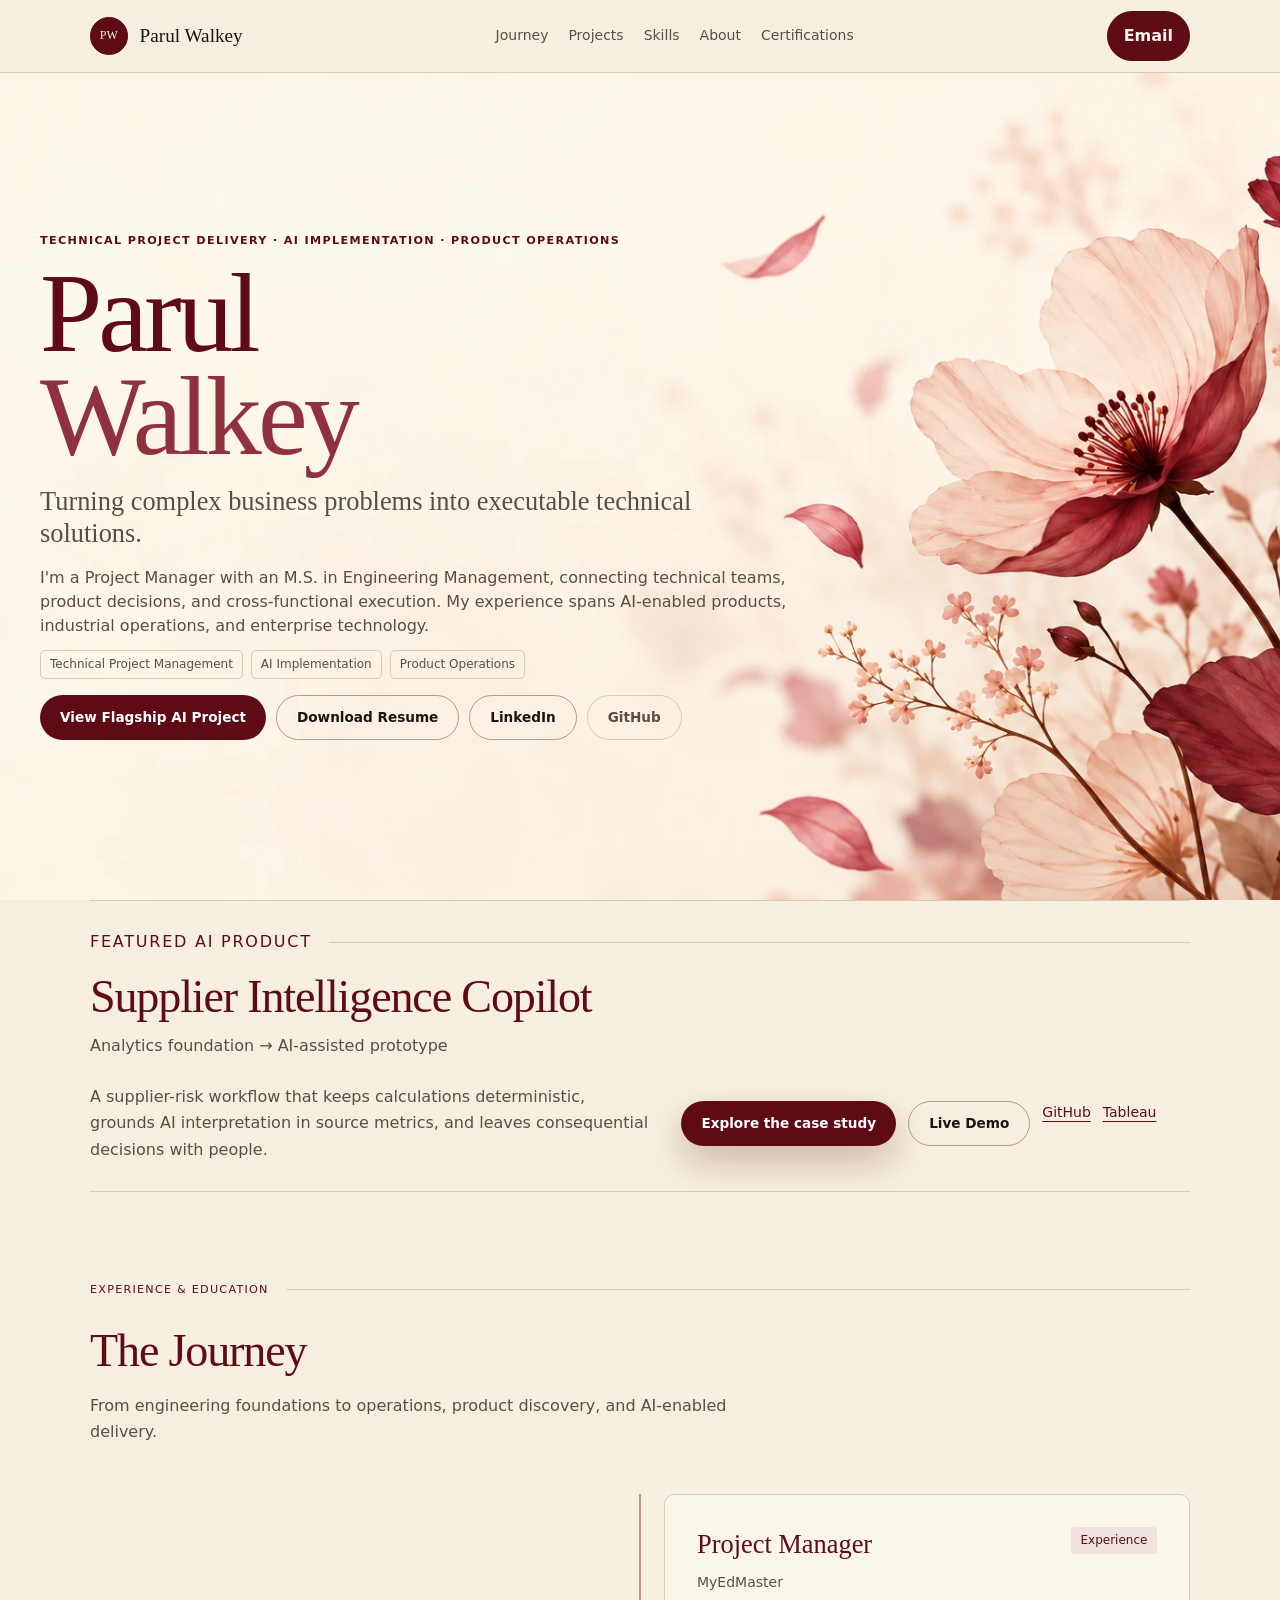
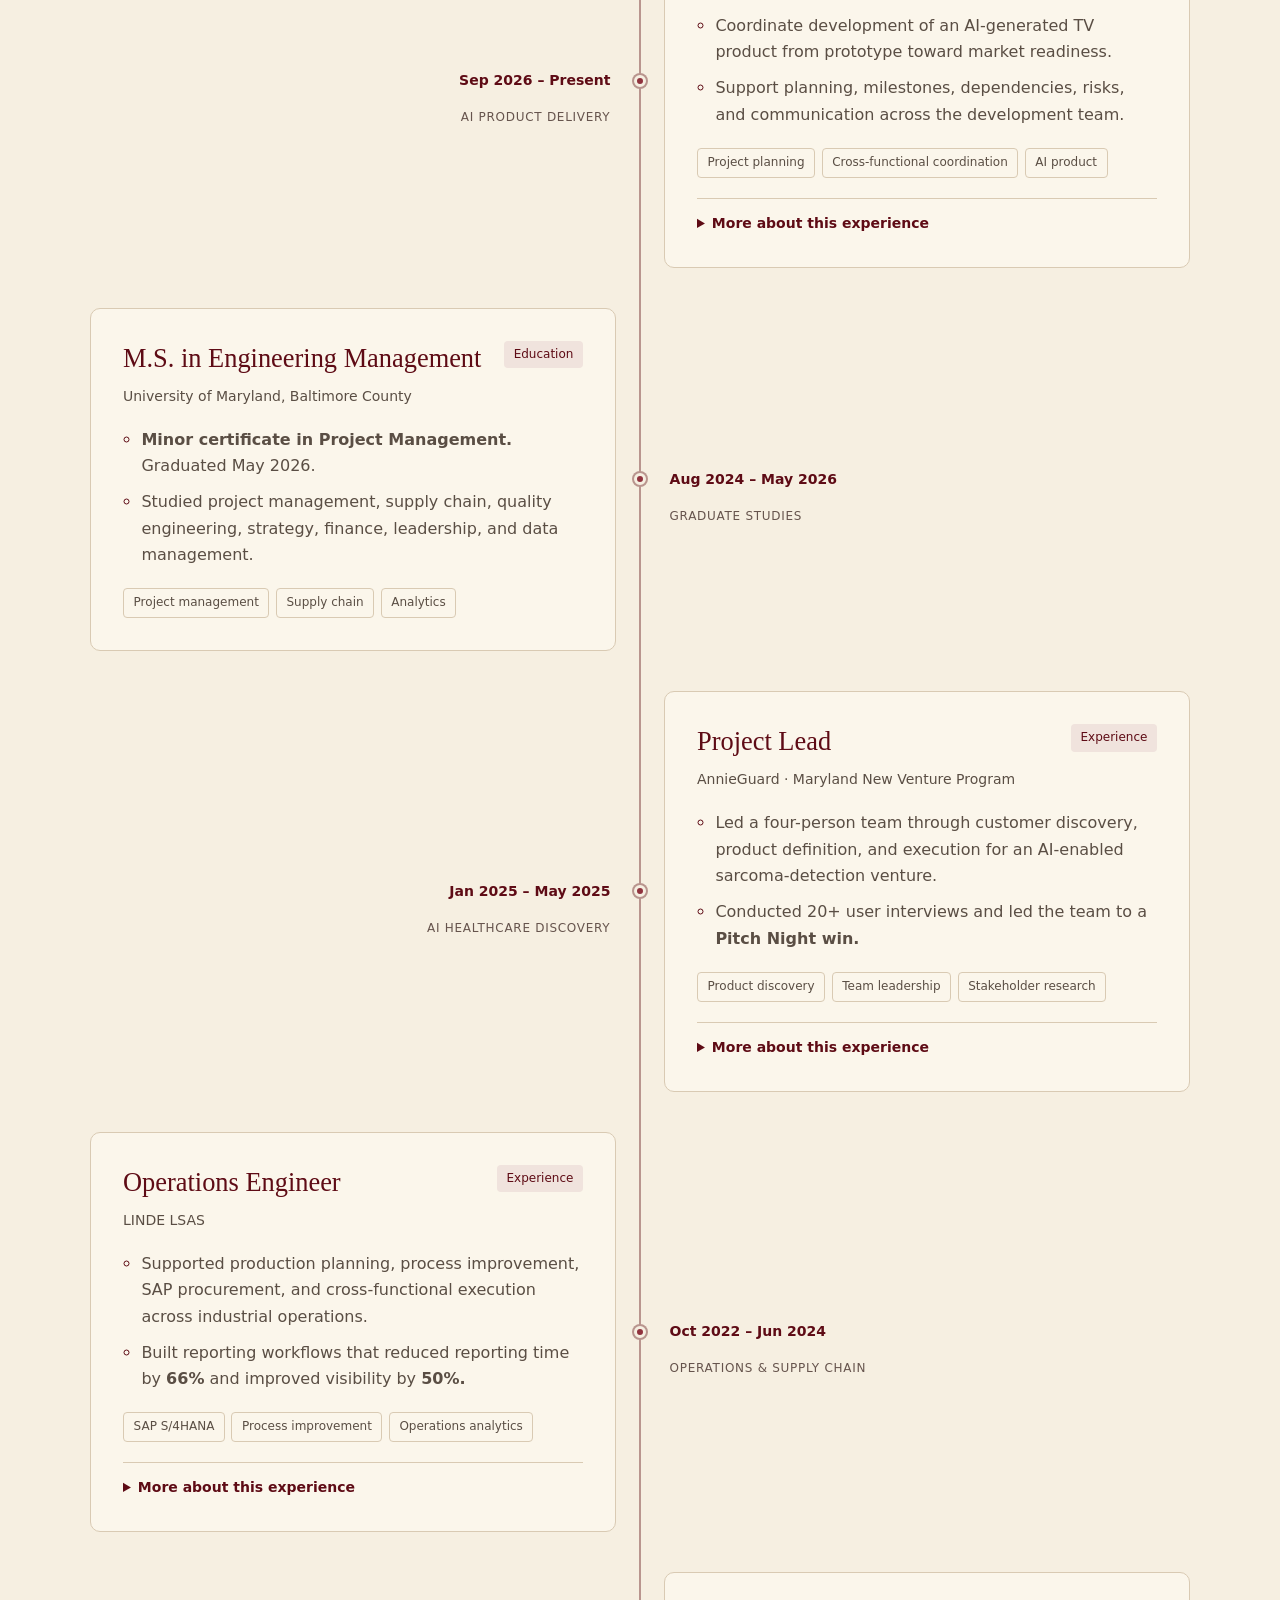
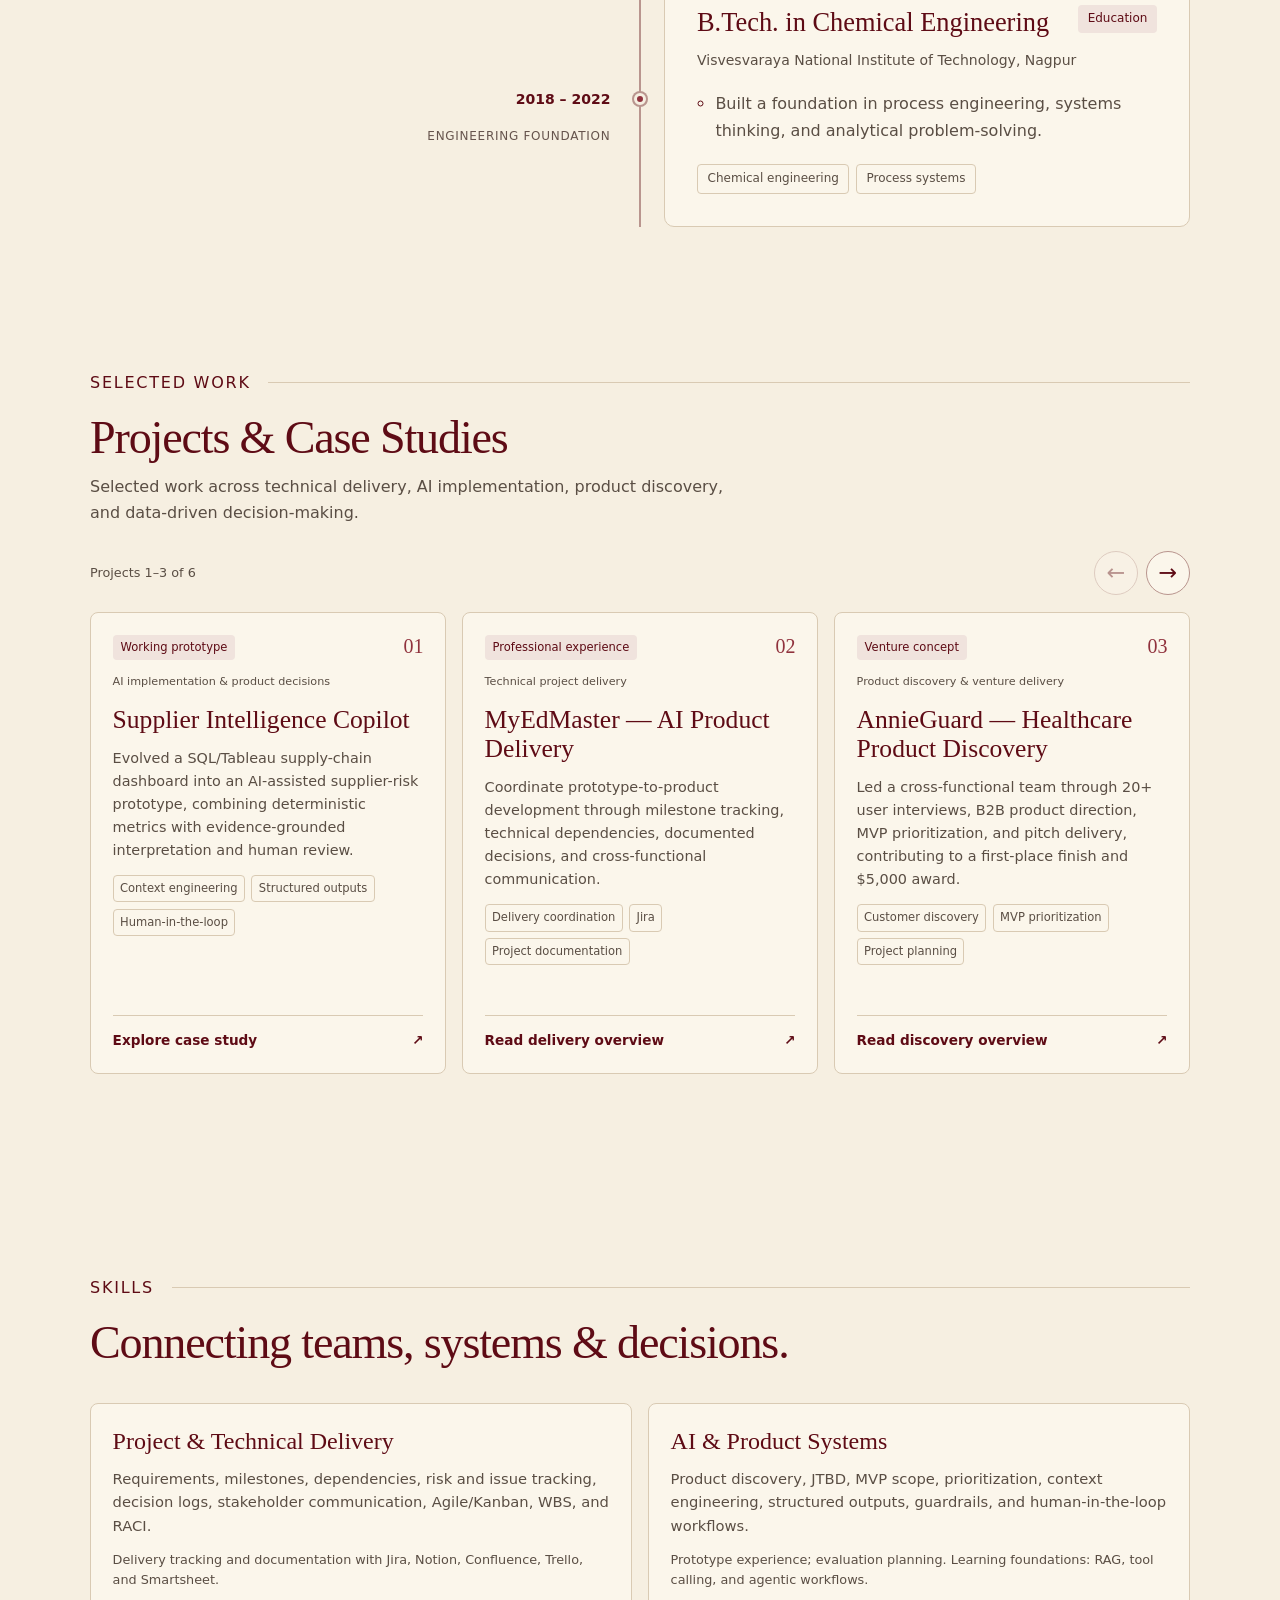
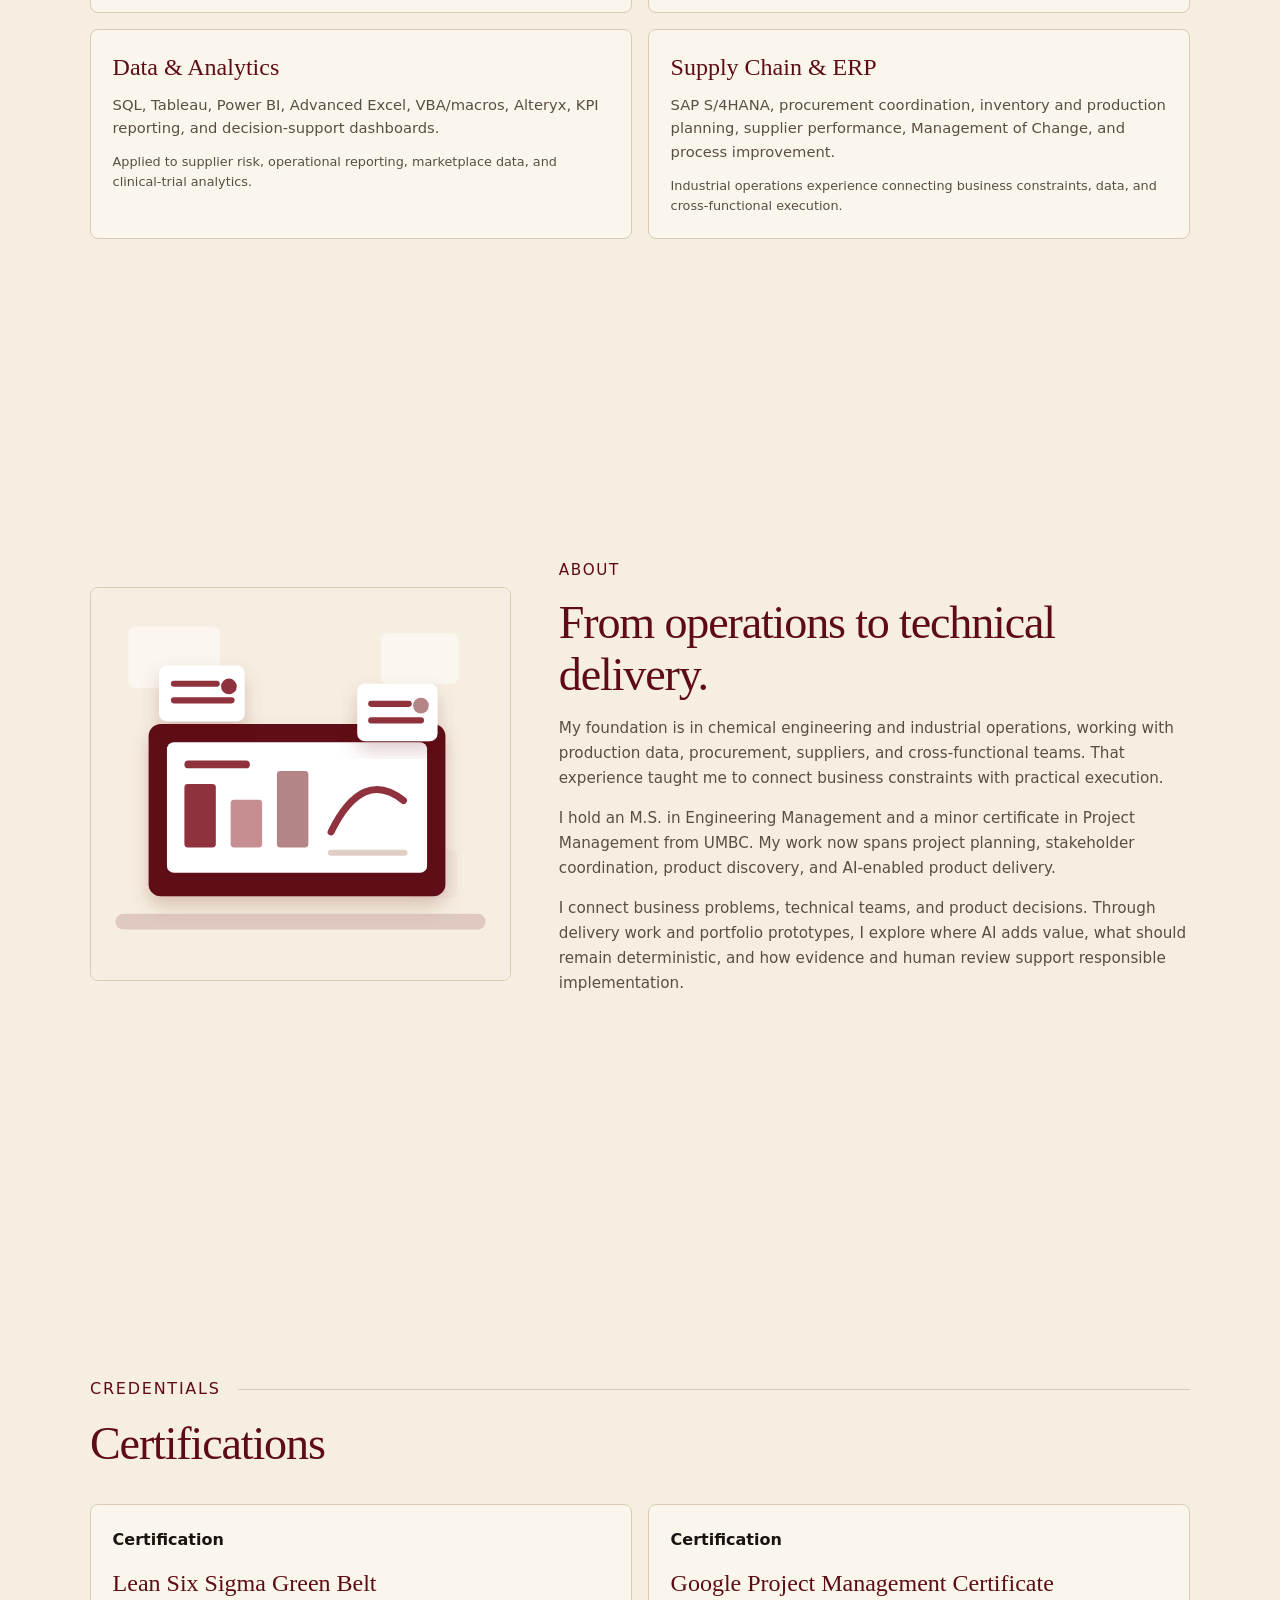
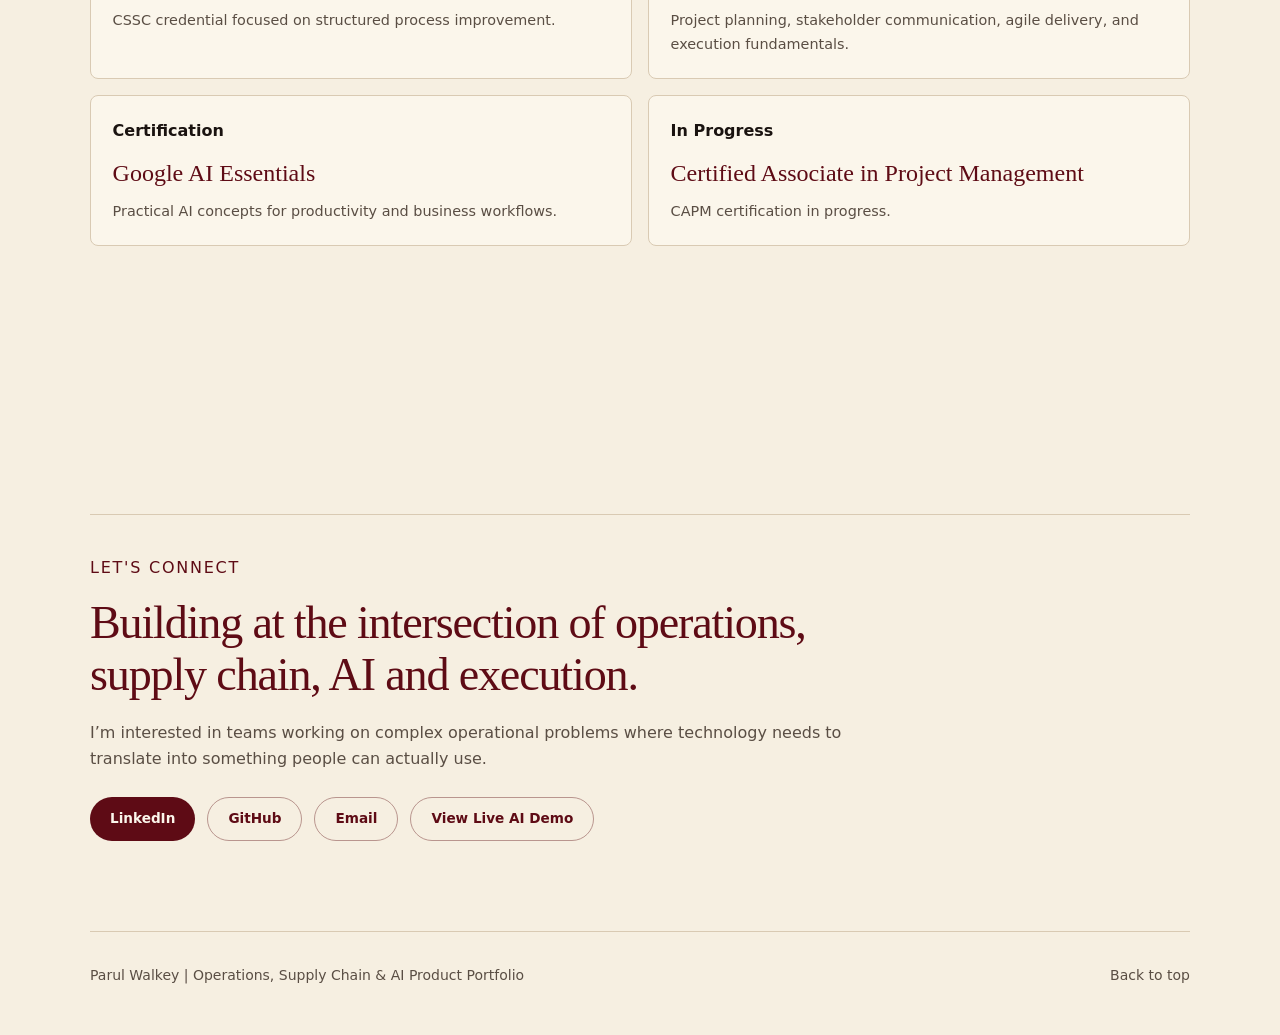
==== index.html @ 0cdbbcbc "Apply approved portfolio showcase and responsive floral hero" ====
<!doctype html>
<html lang="en">
  <head>
    <meta charset="utf-8">
    <meta name="viewport" content="width=device-width, initial-scale=1">
    <title>Parul Walkey | Technical Project Delivery, AI Implementation & Product Operations</title>
    <meta
      name="description"
      content="Project Manager with an M.S. in Engineering Management, focused on technical project delivery, AI implementation, product operations, and cross-functional execution."
    >
    <meta property="og:title" content="Parul Walkey | Technical Project Delivery, AI Implementation &amp; Product Operations">
    <meta
      property="og:description"
      content="Turning complex business problems into executable technical solutions. Technical project delivery, AI implementation, and product operations, with domain expertise in industrial operations, supply chain, and SAP S/4HANA."
    >
    <meta property="og:type" content="website">
    <link rel="preload" href="styles.css" as="style">
    <link rel="stylesheet" href="styles.css">
  </head>
  <body>
    <a class="skip-link" href="#main">Skip to content</a>

    <header class="site-header">
      <nav class="nav" aria-label="Primary navigation">
        <a class="brand" href="#top" aria-label="Parul Walkey home">
          <span class="brand-mark" aria-hidden="true">PW</span>
          <span>Parul Walkey</span>
        </a>
        <div class="nav-links" aria-label="Page sections">
          <a href="#experience">Journey</a>
          <a href="#projects">Projects</a>
          <a href="#skills">Skills</a>
          <a href="#about">About</a>
          <a href="#certificates">Certifications</a>
        </div>
        <a class="nav-cta" href="mailto:parulwalkey189@gmail.com">Email</a>
      </nav>
    </header>

    <main id="main">
      <section id="top" class="hero section-band">
        <div class="hero-inner">
        <div class="hero-content">
          <p class="eyebrow">Technical Project Delivery · AI Implementation · Product Operations</p>
          <h1>Parul <span>Walkey</span></h1>
          <p class="hero-copy">
            Turning complex business problems into executable technical solutions.
          </p>
          <p class="hero-copy">
            I'm a Project Manager with an M.S. in Engineering Management, connecting technical teams, product decisions, and cross-functional execution. My experience spans AI-enabled products, industrial operations, and enterprise technology.
          </p>
          <p class="hero-subtitle" aria-label="Technical Project Management, AI Implementation, Product Operations">
            <span>Technical Project Management</span>
            <span>AI Implementation</span>
            <span>Product Operations</span>
          </p>
          <div class="hero-actions" aria-label="Featured links">
            <a class="button button-primary" href="#supplier-copilot">View Flagship AI Project</a>
            <a class="button button-secondary" href="https://drive.google.com/file/d/1v-3nt0WyWOJF43YOQ17Bl2f2DAYqGX24/view?usp=drive_link" target="_blank" rel="noreferrer">Download Resume</a>
            <a class="button button-secondary" href="https://www.linkedin.com/in/parul-walkey/" rel="noreferrer">LinkedIn</a>
            <a class="button button-secondary button-compact" href="https://github.com/parulwalkey" rel="noreferrer">GitHub</a>
          </div>
        </div>
        </div>
      </section>

<section id="supplier-copilot" class="section flagship-section" aria-labelledby="supplier-copilot-title">
        <div class="section-heading">
          <p class="section-kicker">Featured AI Product</p>
          <h2 id="supplier-copilot-title">Supplier Intelligence Copilot</h2>
          <p>Analytics foundation → AI-assisted prototype</p>
        </div>
        <div class="flagship-intro">
          <p>A supplier-risk workflow that keeps calculations deterministic, grounds AI interpretation in source metrics, and leaves consequential decisions with people.</p>
          <div class="project-actions">
            <a class="button button-primary" href="case-studies/supplier-intelligence-copilot.html">Explore the case study</a>
            <a class="button button-secondary" href="https://supplier-intelligence-copilot.netlify.app" rel="noreferrer">Live Demo</a>
            <a class="text-link" href="https://github.com/parulwalkey/supply-chain-health-monitor" rel="noreferrer">GitHub</a>
            <a class="text-link" href="https://public.tableau.com/views/InventorySupplyChainHealthMonitoringStory/Story1?:language=en-US&amp;:sid=&amp;:redirect=auth&amp;:display_count=n&amp;:origin=viz_share_link" rel="noreferrer">Tableau</a>
          </div>
        </div>
      </section>

      <section id="experience" class="section career-journey" aria-labelledby="journey-title">
        <div class="journey-heading">
          <p class="section-kicker">Experience &amp; Education</p>
          <h2 id="journey-title">The Journey</h2>
          <p>From engineering foundations to operations, product discovery, and AI-enabled delivery.</p>
        </div>
        <ol class="journey-line" aria-label="Experience and education, most recent first">
          <li class="journey-milestone">
            <div class="journey-date"><span>Sep 2026 – Present</span><p>AI product delivery</p></div>
            <span class="journey-dot" aria-hidden="true"></span>
            <article class="journey-card">
              <div class="journey-card-heading"><h3>Project Manager</h3><span class="journey-kind">Experience</span></div>
              <p class="journey-organization">MyEdMaster</p>
              <ul class="journey-contributions"><li>Coordinate development of an AI-generated TV product from prototype toward market readiness.</li><li>Support planning, milestones, dependencies, risks, and communication across the development team.</li></ul>
              <div class="journey-tags" aria-label="Capabilities"><span>Project planning</span><span>Cross-functional coordination</span><span>AI product</span></div>
              <details class="journey-details"><summary>More about this experience</summary><div><ul><li><strong>Product Development.</strong> Supporting the progression of an AI-generated TV product from an early-stage prototype toward a market-ready product, translating product objectives into structured development activities and milestones.</li><li><strong>Technical Team Coordination.</strong> Coordinating with the development team across priorities, dependencies, deliverables, and technical implementation while helping maintain alignment between product goals and execution.</li><li><strong>Project Planning &amp; Execution.</strong> Supporting project planning, milestone tracking, task prioritization, risk identification, and follow-ups to maintain visibility into development progress and upcoming decisions.</li><li><strong>Prototype → Scale.</strong> Helping structure the transition from prototype development toward a scalable product by identifying requirements, execution gaps, dependencies, and considerations needed for future product readiness.</li></ul><p>This role is strengthening my experience at the intersection of project management, AI product development, and technical execution, particularly how an early-stage technology concept moves from prototype toward a usable and scalable product.</p></div></details>
            </article>
          </li>
          <li class="journey-milestone">
            <div class="journey-date"><span>Aug 2024 – May 2026</span><p>Graduate studies</p></div>
            <span class="journey-dot" aria-hidden="true"></span>
            <article class="journey-card">
              <div class="journey-card-heading"><h3>M.S. in Engineering Management</h3><span class="journey-kind">Education</span></div>
              <p class="journey-organization">University of Maryland, Baltimore County</p>
              <ul class="journey-contributions"><li><strong>Minor certificate in Project Management.</strong> Graduated May 2026.</li><li>Studied project management, supply chain, quality engineering, strategy, finance, leadership, and data management.</li></ul>
              <div class="journey-tags" aria-label="Capabilities"><span>Project management</span><span>Supply chain</span><span>Analytics</span></div>
              <span id="education" class="journey-anchor" aria-hidden="true"></span>
            </article>
          </li>
          <li class="journey-milestone">
            <div class="journey-date"><span>Jan 2025 – May 2025</span><p>AI healthcare discovery</p></div>
            <span class="journey-dot" aria-hidden="true"></span>
            <article class="journey-card">
              <div class="journey-card-heading"><h3>Project Lead</h3><span class="journey-kind">Experience</span></div>
              <p class="journey-organization">AnnieGuard · Maryland New Venture Program</p>
              <ul class="journey-contributions"><li>Led a four-person team through customer discovery, product definition, and execution for an AI-enabled sarcoma-detection venture.</li><li>Conducted 20+ user interviews and led the team to a <strong>Pitch Night win.</strong></li></ul>
              <div class="journey-tags" aria-label="Capabilities"><span>Product discovery</span><span>Team leadership</span><span>Stakeholder research</span></div>
              <details class="journey-details"><summary>More about this experience</summary><div><p>AnnieGuard was an AI-enabled healthcare venture exploring the use of a machine-learning API for sarcoma detection. I led a four-person team through the Maryland New Venture Program, working across customer discovery, product definition, prioritization, and project execution.</p><ul><li><strong>Discovery &amp; Problem Validation.</strong> Conducted 20+ user interviews to understand user needs, workflow challenges, adoption barriers, and assumptions around the proposed solution.</li><li><strong>Product Thinking.</strong> Translated Voice-of-Customer insights into product requirements and priorities, helping refine the problem statement and shape the direction of the proposed AI-enabled solution.</li><li><strong>Project Leadership.</strong> Led a four-person team across milestones, sprint planning, responsibilities, risks, dependencies, stakeholder communication, and final deliverables.</li><li><strong>Execution &amp; Outcome.</strong> Improved team execution cadence, reduced task slippage, and led the project through the final venture presentation, resulting in a Pitch Night win.</li></ul><p>AnnieGuard taught me that a strong AI model is only one part of a successful product. User needs, workflow fit, trust, adoption, execution, and measurable value determine whether the technology becomes useful.</p></div></details>
            </article>
          </li>
          <li class="journey-milestone">
            <div class="journey-date"><span>Oct 2022 – Jun 2024</span><p>Operations & supply chain</p></div>
            <span class="journey-dot" aria-hidden="true"></span>
            <article class="journey-card">
              <div class="journey-card-heading"><h3>Operations Engineer</h3><span class="journey-kind">Experience</span></div>
              <p class="journey-organization">LINDE LSAS</p>
              <ul class="journey-contributions"><li>Supported production planning, process improvement, SAP procurement, and cross-functional execution across industrial operations.</li><li>Built reporting workflows that reduced reporting time by <strong>66%</strong> and improved visibility by <strong>50%.</strong></li></ul>
              <div class="journey-tags" aria-label="Capabilities"><span>SAP S/4HANA</span><span>Process improvement</span><span>Operations analytics</span></div>
              <details class="journey-details"><summary>More about this experience</summary><div><p>The experience gave me a practical foundation in operations, supply chain, analytics, improvement, and cross-functional execution in real operational environments.</p><ul><li><strong>Operations &amp; Planning.</strong> Used historical production and demand data to support planning and operational decision-making across large-scale manufacturing operations.</li><li><strong>Process Improvement.</strong> Identified performance gaps and supported process optimization initiatives that reduced waste, improved efficiency, and contributed to significant recurring cost savings.</li><li><strong>Procurement &amp; SAP.</strong> Supported procurement workflows through SAP S/4HANA, including purchase-order processing, material coordination, vendor interactions, and GR/IR activities.</li><li><strong>Analytics &amp; Decision Support.</strong> Built reporting workflows that reduced reporting time by 66% and improved visibility by 50%, with biweekly procurement/change-order reporting related to procurement and Management of Change, alongside separate monthly customer reports.</li><li><strong>Cross-Functional Project Execution.</strong> Coordinated work across operations, engineering, maintenance, procurement, and external stakeholders while tracking priorities, dependencies, risks, and deliverables.</li></ul><p>The experience gave me a practical understanding of how data, supply chains, business constraints, technical teams, and project execution come together in real operational environments.</p></div></details>
            </article>
          </li>
          <li class="journey-milestone">
            <div class="journey-date"><span>2018 – 2022</span><p>Engineering foundation</p></div>
            <span class="journey-dot" aria-hidden="true"></span>
            <article class="journey-card">
              <div class="journey-card-heading"><h3>B.Tech. in Chemical Engineering</h3><span class="journey-kind">Education</span></div>
              <p class="journey-organization">Visvesvaraya National Institute of Technology, Nagpur</p>
              <ul class="journey-contributions"><li>Built a foundation in process engineering, systems thinking, and analytical problem-solving.</li></ul>
              <div class="journey-tags" aria-label="Capabilities"><span>Chemical engineering</span><span>Process systems</span></div>
              
            </article>
          </li>
        </ol>
      </section>

      <section id="projects" class="section projects-section viewport-section" aria-labelledby="projects-title">
        <div class="section-heading">
          <p class="section-kicker">Selected Work</p>
          <h2 id="projects-title">Projects &amp; Case Studies</h2>
          <p>Selected work across technical delivery, AI implementation, product discovery, and data-driven decision-making.</p>
        </div>
        <div class="project-showcase" role="region" aria-roledescription="carousel" aria-label="Projects and case studies">
          <div class="showcase-toolbar" hidden>
            <p class="showcase-position" aria-live="polite" aria-atomic="true">Projects 1–3 of 6</p>
            <div class="showcase-controls">
              <button class="icon-button" type="button" data-carousel-prev aria-label="Previous projects" aria-controls="project-track" title="Previous projects" disabled>
                <span aria-hidden="true">←</span>
              </button>
              <button class="icon-button" type="button" data-carousel-next aria-label="Next projects" aria-controls="project-track" title="Next projects">
                <span aria-hidden="true">→</span>
              </button>
            </div>
          </div>
          <div id="project-track" class="project-track" tabindex="0" aria-label="Project gallery">
            <article class="showcase-card" role="group" aria-roledescription="slide" aria-label="1 of 6: Supplier Intelligence Copilot">
              <div class="showcase-card-top"><span class="project-type">Working prototype</span><span class="project-index" aria-hidden="true">01</span></div>
              <p class="capability-label">AI implementation &amp; product decisions</p>
              <h3>Supplier Intelligence Copilot</h3>
              <p class="showcase-description">Evolved a SQL/Tableau supply-chain dashboard into an AI-assisted supplier-risk prototype, combining deterministic metrics with evidence-grounded interpretation and human review.</p>
              <ul class="showcase-competencies" aria-label="Competencies"><li>Context engineering</li><li>Structured outputs</li><li>Human-in-the-loop</li></ul>
              <a class="showcase-link" href="case-studies/supplier-intelligence-copilot.html">Explore case study <span aria-hidden="true">↗</span></a>

            </article>
            <article class="showcase-card" role="group" aria-roledescription="slide" aria-label="2 of 6: MyEdMaster — AI Product Delivery">
              <div class="showcase-card-top"><span class="project-type">Professional experience</span><span class="project-index" aria-hidden="true">02</span></div>
              <p class="capability-label">Technical project delivery</p>
              <h3>MyEdMaster — AI Product Delivery</h3>
              <p class="showcase-description">Coordinate prototype-to-product development through milestone tracking, technical dependencies, documented decisions, and cross-functional communication.</p>
              <ul class="showcase-competencies" aria-label="Competencies"><li>Delivery coordination</li><li>Jira</li><li>Project documentation</li></ul>
              <a class="showcase-link" href="case-studies/myedmaster.html">Read delivery overview <span aria-hidden="true">↗</span></a>

            </article>
            <article class="showcase-card" role="group" aria-roledescription="slide" aria-label="3 of 6: AnnieGuard — Healthcare Product Discovery">
              <div class="showcase-card-top"><span class="project-type">Venture concept</span><span class="project-index" aria-hidden="true">03</span></div>
              <p class="capability-label">Product discovery &amp; venture delivery</p>
              <h3>AnnieGuard — Healthcare Product Discovery</h3>
              <p class="showcase-description">Led a cross-functional team through 20+ user interviews, B2B product direction, MVP prioritization, and pitch delivery, contributing to a first-place finish and $5,000 award.</p>
              <ul class="showcase-competencies" aria-label="Competencies"><li>Customer discovery</li><li>MVP prioritization</li><li>Project planning</li></ul>
              <a class="showcase-link" href="case-studies/annieguard.html">Read discovery overview <span aria-hidden="true">↗</span></a>

            </article>
            <article class="showcase-card" role="group" aria-roledescription="slide" aria-label="4 of 6: ChatGPT Projects — Product Teardown">
              <div class="showcase-card-top"><span class="project-type">Concept proposal</span><span class="project-index" aria-hidden="true">04</span></div>
              <p class="capability-label">Product analysis &amp; strategy</p>
              <h3>ChatGPT Projects — Product Teardown</h3>
              <p class="showcase-description">Analyzed the difficulty of resuming long-running work and proposed a Project State experience covering decisions, open questions, constraints, and supporting sources.</p>
              <ul class="showcase-competencies" aria-label="Competencies"><li>Product analysis</li><li>Experiment design</li><li>User control</li></ul>
              <a class="showcase-link" href="case-studies/chatgpt-projects.html">Explore product teardown <span aria-hidden="true">↗</span></a>
              <a class="secondary-project-link" href="https://app.notion.com/p/Product-Teardown-3e2d02e1221d8037babde3b112c019e1">Original Notion analysis ↗</a>
            </article>
            <article class="showcase-card" role="group" aria-roledescription="slide" aria-label="5 of 6: Airbnb Rental Decision Support">
              <div class="showcase-card-top"><span class="project-type">Analytics dashboards</span><span class="project-index" aria-hidden="true">05</span></div>
              <p class="capability-label">Product analytics &amp; decision support</p>
              <h3>Airbnb Rental Decision Support</h3>
              <p class="showcase-description">Collaborated on Power BI dashboards translating NYC marketplace data into distinct Host and Traveler workflows for exploring pricing, location, reviews, and booking restrictions.</p>
              <ul class="showcase-competencies" aria-label="Competencies"><li>Power BI</li><li>User workflows</li><li>Marketplace analytics</li></ul>
              <a class="showcase-link" href="https://github.com/parulwalkey/airbnb-rental-decision-support">View project & dashboard <span aria-hidden="true">↗</span></a>
              <a class="secondary-project-link" href="https://github.com/parulwalkey/airbnb-rental-decision-support/blob/main/Airbnb.pdf">Host &amp; Traveler dashboard PDF ↗</a>
            </article>
            <article class="showcase-card" role="group" aria-roledescription="slide" aria-label="6 of 6: ClinicalIQ — Clinical Trial Analytics">
              <div class="showcase-card-top"><span class="project-type">Analytics dashboard</span><span class="project-index" aria-hidden="true">06</span></div>
              <p class="capability-label">Analytics &amp; monitoring</p>
              <h3>ClinicalIQ — Clinical Trial Analytics</h3>
              <p class="showcase-description">Collaborated on a three-page Tableau dashboard exploring enrollment, subject disposition, adverse events, and laboratory results across 500 subjects and five sites.</p>
              <ul class="showcase-competencies" aria-label="Competencies"><li>Tableau</li><li>KPI design</li><li>Clinical-trial analytics</li></ul>
              <a class="showcase-link" href="https://public.tableau.com/views/ClinicalIQ/Overview?:language=en-US&amp;publish=yes&amp;:sid=&amp;:redirect=auth&amp;:display_count=n&amp;:origin=viz_share_link">View Tableau dashboard <span aria-hidden="true">↗</span></a>

            </article>
          </div>
        </div>
      </section>

      <section id="skills" class="section skills-section viewport-section" aria-labelledby="skills-title">
        <div class="section-heading">
          <p class="section-kicker">Skills</p>
          <h2 id="skills-title">Connecting teams, systems &amp; decisions.</h2>
        </div>
        <div class="competency-grid">
          <article>
            <h3>Project &amp; Technical Delivery</h3>
            <p>Requirements, milestones, dependencies, risk and issue tracking, decision logs, stakeholder communication, Agile/Kanban, WBS, and RACI.</p>
            <p class="skill-evidence">Delivery tracking and documentation with Jira, Notion, Confluence, Trello, and Smartsheet.</p>
          </article>
          <article>
            <h3>AI &amp; Product Systems</h3>
            <p>Product discovery, JTBD, MVP scope, prioritization, context engineering, structured outputs, guardrails, and human-in-the-loop workflows.</p>
            <p class="skill-evidence">Prototype experience; evaluation planning. Learning foundations: RAG, tool calling, and agentic workflows.</p>
          </article>
          <article>
            <h3>Data &amp; Analytics</h3>
            <p>SQL, Tableau, Power BI, Advanced Excel, VBA/macros, Alteryx, KPI reporting, and decision-support dashboards.</p>
            <p class="skill-evidence">Applied to supplier risk, operational reporting, marketplace data, and clinical-trial analytics.</p>
          </article>
          <article>
            <h3>Supply Chain &amp; ERP</h3>
            <p>SAP S/4HANA, procurement coordination, inventory and production planning, supplier performance, Management of Change, and process improvement.</p>
            <p class="skill-evidence">Industrial operations experience connecting business constraints, data, and cross-functional execution.</p>
          </article>
        </div>
      </section>

      <section id="about" class="section split-section viewport-section" aria-labelledby="about-title">
        <div class="visual-panel">
          <img src="assets/performance-dashboard.svg" alt="Illustration of dashboards, project milestones, and performance metrics" width="960" height="900" loading="lazy">
        </div>
        <div class="copy-block">
          <p class="section-kicker">About</p>
          <h2 id="about-title">From operations to technical delivery.</h2>
          <p>My foundation is in chemical engineering and industrial operations, working with production data, procurement, suppliers, and cross-functional teams. That experience taught me to connect business constraints with practical execution.</p>
          <p>I hold an M.S. in Engineering Management and a minor certificate in Project Management from UMBC. My work now spans project planning, stakeholder coordination, product discovery, and AI-enabled product delivery.</p>
          <p>I connect business problems, technical teams, and product decisions. Through delivery work and portfolio prototypes, I explore where AI adds value, what should remain deterministic, and how evidence and human review support responsible implementation.</p>
        </div>
      </section>

      <section id="certificates" class="section education-section viewport-section" aria-labelledby="certificates-title">
        <div class="section-heading">
          <p class="section-kicker">Credentials</p>
          <h2 id="certificates-title">Certifications</h2>
        </div>
        <div class="education-grid">
          <article>
            <span>Certification</span>
            <h3>Lean Six Sigma Green Belt</h3>
            <p>CSSC credential focused on structured process improvement.</p>
          </article>
          <article>
            <span>Certification</span>
            <h3>Google Project Management Certificate</h3>
            <p>Project planning, stakeholder communication, agile delivery, and execution fundamentals.</p>
          </article>
          <article>
            <span>Certification</span>
            <h3>Google AI Essentials</h3>
            <p>Practical AI concepts for productivity and business workflows.</p>
          </article>
          <article>
            <span>In Progress</span>
            <h3>Certified Associate in Project Management</h3>
            <p>CAPM certification in progress.</p>
          </article>
        </div>
      </section>

      <section class="section contact-section reveal" aria-labelledby="contact-title">
        <div class="contact-card">
          <div>
            <p class="section-kicker">Let's Connect</p>
            <h2 id="contact-title">Building at the intersection of operations, supply chain, AI and execution.</h2>
            <p>
              I’m interested in teams working on complex operational problems where technology needs to translate into something people can actually use.
            </p>
          </div>
          <div class="contact-actions">
            <a class="button button-primary" href="https://www.linkedin.com/in/parul-walkey/" rel="noreferrer">LinkedIn</a>
            <a class="button button-secondary" href="https://github.com/parulwalkey" rel="noreferrer">GitHub</a>
            <a class="button button-secondary" href="mailto:parulwalkey189@gmail.com">Email</a>
            <a class="button button-secondary" href="https://supplier-intelligence-copilot.netlify.app" rel="noreferrer">View Live AI Demo</a>
          </div>
        </div>
      </section>
    </main>

    <footer class="site-footer">
      <p>Parul Walkey | Operations, Supply Chain & AI Product Portfolio</p>
      <a href="#top">Back to top</a>
    </footer>

    <script src="scripts/portfolio.js" defer></script>
  </body>
</html>
---- styles.css ----
:root {
  color-scheme: light;

  /* Bordeaux, rose, and warm paper; adapted from Amber Harriger, without bronze. */
  --bg: #FBF6EB;
  --bg-secondary: #F6EFE1;
  --bg-warm: #F3E6E1;
  --card: #ffffff;
  --card-hover: #FCF4F0;

  --text-primary: #1A1310;
  --text-secondary: #5A4E44;
  --text-muted: #66544D;

  --accent-primary: #5E0B15;
  --accent-hover: #470810;
  --accent-text: #5E0B15;
  --on-accent: #ffffff;
  --accent-secondary: #1A1310;
  --accent-soft: #F1E0DF;

  --tag-peach: #F3E3DE;
  --tag-mint: #F0E5DF;
  --tag-blue: #ECE6E8;
  --tag-pink: #F5E8E8;

  --border: #E0CFC4;
  --border-strong: #B58487;

  --success: #5E0B15;
  --success-soft: #F1E0DF;
  --warning: #90323D;
  --warning-soft: #F5E8E8;

  --font-xs: 0.75rem;
  --font-sm: 0.875rem;
  --font-base: 1rem;
  --font-md: 1.125rem;
  --font-lg: 1.375rem;
  --font-xl: 1.75rem;
  --font-2xl: 2.25rem;
  --font-3xl: 3rem;
  --font-hero: clamp(3.5rem, 6vw, 5.25rem);

  --content-width: 1220px;
  --section-space: clamp(5rem, 8vw, 8rem);
  --gap-sm: 0.75rem;
  --gap-card: 1.25rem;
  --gap-section: clamp(2rem, 4vw, 3rem);
  --card-padding: clamp(1.5rem, 3vw, 2rem);
  --button-height: 3rem;

  /* Legacy aliases used throughout the existing portfolio. */
  --ink: var(--text-primary);
  --muted: var(--text-secondary);
  --paper: var(--bg);
  --surface: var(--card);
  --accent: var(--accent-text);
  --secondary: var(--text-primary);
  --secondary-soft: var(--card-hover);
  --gold: var(--warning);
  --peach: var(--tag-peach);
  --peach-soft: var(--tag-peach);
  --sage: var(--accent-text);
  --sage-soft: var(--accent-soft);
  --blue: var(--accent-text);
  --blue-soft: var(--accent-soft);
  --line: var(--border);

  --shadow: 0 18px 48px rgba(94, 11, 21, 0.07);
  --radius: 26px;

  font-family: Inter, ui-sans-serif, system-ui, -apple-system, BlinkMacSystemFont, "Segoe UI", sans-serif;
  color: var(--ink);
  background: var(--paper);
}

* {
  box-sizing: border-box;
}

html {
  scroll-behavior: smooth;
  scroll-padding-top: 6rem;
}

body {
  margin: 0;
  min-width: 320px;
  overflow-x: clip;
  background: var(--bg);
  color: var(--ink);
  font-size: var(--font-base);
  line-height: 1.65;
}

a {
  color: inherit;
  text-decoration: none;
}

a:focus-visible,
button:focus-visible,
summary:focus-visible {
  outline: 3px solid var(--accent-text);
  outline-offset: 4px;
}

img {
  display: block;
  max-width: 100%;
}

.skip-link {
  position: absolute;
  left: 1rem;
  top: -4rem;
  z-index: 10;
  border-radius: var(--radius);
  background: var(--accent-primary);
  color: var(--on-accent);
  padding: 0.75rem 1rem;
  transition: top 160ms ease;
}

.skip-link:focus {
  top: 1rem;
}

.site-header {
  position: sticky;
  top: 0;
  z-index: 5;
  border-bottom: 1px solid var(--border);
  background: rgba(251, 246, 235, 0.94);
  backdrop-filter: blur(18px);
}

.nav {
  width: min(var(--content-width), calc(100% - 32px));
  margin: 0 auto;
  min-height: 72px;
  display: flex;
  align-items: center;
  justify-content: space-between;
  gap: var(--gap-card);
}

.brand,
.nav-links,
.hero-actions,
.contact-actions {
  display: flex;
  align-items: center;
}

.brand {
  gap: var(--gap-sm);
  font-weight: 700;
}

.brand-mark {
  display: grid;
  place-items: center;
  width: 2.35rem;
  aspect-ratio: 1;
  border-radius: var(--radius);
  border: 1px solid var(--border-strong);
  background: var(--accent-soft);
  color: var(--accent-text);
  font-size: var(--font-xs);
  letter-spacing: 0;
}

.nav-links {
  gap: var(--gap-card);
  font-size: var(--font-sm);
  color: var(--muted);
}

.nav-links a,
.site-footer a {
  transition: color 160ms ease;
}

.nav-links a:hover,
.site-footer a:hover {
  color: var(--accent);
  text-decoration: underline;
  text-underline-offset: 0.3em;
}

.nav-links a:focus-visible,
.site-footer a:focus-visible {
  color: var(--accent);
}

.nav-cta {
  border: 1px solid var(--line);
  border-radius: 999px;
  padding: 0.65rem 1rem;
  font-weight: 700;
  background: var(--surface);
  box-shadow: 0 10px 24px rgba(94, 11, 21, 0.08);
}

.nav-cta:hover {
  border-color: var(--border-strong);
  color: var(--accent-text);
  background: var(--accent-soft);
}

.section {
  width: min(var(--content-width), calc(100% - 32px));
  margin: 0 auto;
  padding: var(--section-space) 0;
}

.section-band {
  width: min(var(--content-width), calc(100% - 24px));
  margin: 12px auto 0;
}

.hero {
  position: relative;
  min-height: min(720px, calc(100vh - 96px));
  display: grid;
  grid-template-columns: minmax(0, 1.45fr) minmax(340px, 0.95fr);
  align-items: center;
  gap: var(--gap-section);
  overflow: hidden;
  border-radius: var(--radius);
  background: var(--bg);
  box-shadow: var(--shadow);
  padding: var(--card-padding);
}

.hero::after {
  content: none;
}

.hero-media {
  position: relative;
  z-index: 1;
  grid-column: 2;
  grid-row: 1;
  align-self: center;
}

.hero-content {
  position: relative;
  z-index: 1;
  grid-column: 1;
  grid-row: 1;
  width: min(100%, 690px);
  padding: var(--card-padding);
}

.eyebrow,
.section-kicker {
  margin: 0 0 1rem;
  width: fit-content;
  border: 1px solid var(--border-strong);
  border-radius: 999px;
  padding: 0.45rem 0.75rem;
  background: var(--accent-soft);
  color: var(--accent);
  font-size: var(--font-xs);
  font-weight: 700;
  line-height: 1;
  text-transform: uppercase;
  letter-spacing: 0.1em;
}

h1,
h2,
h3,
p {
  margin-top: 0;
}

h1 {
  margin-bottom: 1rem;
  font-size: var(--font-hero);
  line-height: 0.98;
  letter-spacing: 0;
}

.hero-copy {
  max-width: 600px;
  margin-bottom: 1.4rem;
  color: var(--muted);
  font-size: var(--font-md);
  line-height: 1.65;
}

.hero-subtitle {
  display: flex;
  flex-wrap: wrap;
  gap: var(--gap-sm);
  max-width: 620px;
  margin-bottom: 1.8rem;
  color: var(--secondary);
  font-size: var(--font-sm);
  line-height: 1.2;
}

.hero-subtitle span {
  border: 1px solid var(--border);
  border-radius: 999px;
  background: rgba(255, 255, 255, 0.9);
  padding: 0.45rem 0.75rem;
  color: var(--text-primary);
  font-weight: 600;
  transition: border-color 160ms ease, color 160ms ease, background 160ms ease;
}

.hero-subtitle span:hover {
  border-color: var(--border-strong);
  background: var(--card-hover);
  color: var(--accent-text);
}

.hero-actions,
.contact-actions {
  flex-wrap: wrap;
  gap: var(--gap-sm);
}

.button {
  display: inline-flex;
  align-items: center;
  justify-content: center;
  min-height: var(--button-height);
  border-radius: 999px;
  padding: 0.75rem 1.25rem;
  font-size: var(--font-sm);
  font-weight: 700;
  line-height: 1.1;
  transition: transform 160ms ease, box-shadow 160ms ease, border-color 160ms ease, background 160ms ease, color 160ms ease;
}

.button:hover {
  transform: translateY(-2px);
}

.button-primary {
  background: var(--accent-primary);
  color: var(--on-accent);
  box-shadow: 0 12px 30px rgba(94, 11, 21, 0.22);
}

.button-primary:hover {
  background: var(--accent-hover);
}

.button-secondary {
  border: 1px solid var(--text-primary);
  background: transparent;
  color: var(--text-primary);
}

.button-secondary:hover {
  border-color: var(--accent-primary);
  color: var(--accent-text);
}

.hero-actions .button-secondary:last-child {
  border-color: var(--line);
  background: transparent;
  color: var(--muted);
  box-shadow: none;
}

.hero-preview-card {
  display: block;
  border: 1px solid var(--border-strong);
  border-radius: var(--radius);
  background: #ffffff;
  padding: var(--card-padding);
  box-shadow: 0 24px 60px rgba(94, 11, 21, 0.1);
  transition: transform 160ms ease, box-shadow 160ms ease, border-color 160ms ease;
}

.hero-preview-card:hover {
  border-color: var(--accent-primary);
  box-shadow: 0 28px 72px rgba(94, 11, 21, 0.16);
  transform: translateY(-3px);
}

.preview-label,
.preview-tags span,
.preview-link {
  text-transform: uppercase;
  letter-spacing: 0.08em;
}

.preview-label {
  display: inline-flex;
  margin-bottom: 0.75rem;
  border-radius: 999px;
  background: var(--accent-soft);
  padding: 0.45rem 0.75rem;
  color: var(--accent-text);
  font-size: var(--font-xs);
  font-weight: 700;
}

.hero-preview-card h2 {
  margin-bottom: 0.45rem;
  color: var(--text-primary);
  font-size: var(--font-xl);
  line-height: 1.15;
}

.hero-preview-card > p {
  margin-bottom: 1rem;
  color: var(--muted);
  line-height: 1.55;
}

.preview-tags {
  display: flex;
  flex-wrap: wrap;
  gap: var(--gap-sm);
  margin-bottom: 1rem;
}

.preview-tags span {
  border: 1px solid var(--line);
  border-radius: 999px;
  background: var(--bg-secondary);
  padding: 0.45rem 0.75rem;
  color: var(--accent);
  font-size: var(--font-xs);
  font-weight: 700;
}

.preview-tags span:nth-child(3) {
  background: var(--success-soft);
  color: var(--success);
}

.preview-interface {
  display: grid;
  gap: var(--gap-sm);
  border: 1px solid var(--line);
  border-radius: calc(var(--radius) - 2px);
  background: var(--bg);
  padding: 1rem;
}

.preview-interface-header,
.preview-metric {
  display: flex;
  align-items: center;
  justify-content: space-between;
  gap: var(--gap-sm);
}

.preview-interface-header {
  border-bottom: 1px solid var(--line);
  padding-bottom: 0.75rem;
}

.preview-interface-header strong {
  color: var(--text-primary);
}

.preview-interface-header span {
  border-radius: 999px;
  background: var(--warning-soft);
  padding: 0.45rem 0.75rem;
  color: var(--warning);
  font-size: var(--font-xs);
  font-weight: 700;
}

.preview-metric span {
  color: var(--muted);
  font-size: var(--font-sm);
}

.preview-metric strong {
  color: var(--text-primary);
  font-size: var(--font-sm);
}

.preview-link {
  display: inline-flex;
  margin-top: 1rem;
  color: var(--accent);
  font-size: var(--font-xs);
  font-weight: 700;
}

.split-section {
  display: grid;
  grid-template-columns: minmax(280px, 0.92fr) minmax(320px, 1fr);
  gap: var(--gap-section);
  align-items: center;
}

.split-section.reverse {
  grid-template-columns: minmax(320px, 1fr) minmax(280px, 0.92fr);
}

.visual-panel {
  overflow: hidden;
  border: 1px solid var(--line);
  border-radius: var(--radius);
  background: var(--surface);
  box-shadow: var(--shadow);
}

.visual-panel.dark {
  background: var(--card-hover);
  border-color: var(--border);
}

.visual-panel img {
  width: 100%;
  min-height: 420px;
  object-fit: cover;
}

.copy-block h2,
.section-heading h2,
.contact-card h2 {
  margin-bottom: 1.2rem;
  font-size: var(--font-2xl);
  line-height: 1.15;
  letter-spacing: 0;
  color: var(--text-primary);
}

.copy-block p,
.section-heading p,
.contact-card p,
.experience-entry p,
.feature-card p,
.process-grid p,
.competency-grid p,
.education-grid p,
.timeline p,
.stacked-list p,
.project-card p {
  color: var(--muted);
  font-size: var(--font-base);
  line-height: 1.65;
}

.eyebrow,
.section-heading .section-kicker,
.copy-block .section-kicker,
.contact-card .section-kicker {
  color: var(--accent-text);
}

.copy-block > p:not(.section-kicker) {
  max-width: 72ch;
  font-size: var(--font-base);
}

.section-heading {
  display: grid;
  grid-template-columns: minmax(260px, 0.8fr) minmax(320px, 1.2fr);
  gap: var(--gap-section);
  align-items: end;
  margin-bottom: var(--gap-section);
}

.section-heading.compact {
  display: block;
  max-width: 880px;
}

.section-heading .section-kicker {
  align-self: start;
}

.feature-grid,
.process-grid,
.competency-grid,
.education-grid {
  display: grid;
  gap: var(--gap-card);
}

.feature-card,
.process-grid article,
.competency-grid article,
.education-grid article {
  border: 1px solid var(--line);
  border-radius: var(--radius);
  background: var(--surface);
  box-shadow: var(--shadow);
  transition: transform 160ms ease, border-color 160ms ease, background 160ms ease;
}

.feature-card:hover,
.process-grid article:hover,
.competency-grid article:hover,
.education-grid article:hover,
.project-card:hover,
.experience-entry:hover {
  border-color: var(--border-strong);
  background: var(--card-hover);
}

.education-grid span {
  display: block;
  margin-bottom: 0.9rem;
  color: var(--text-primary);
  font-size: var(--font-base);
  font-weight: 700;
}

.feature-section,
.experience-section {
  padding-top: var(--section-space);
}

.experience-stack {
  display: grid;
  gap: var(--gap-card);
}

.experience-entry {
  display: grid;
  grid-template-columns: minmax(220px, 0.45fr) minmax(0, 1fr);
  gap: var(--gap-section);
  border: 1px solid var(--line);
  border-radius: var(--radius);
  background: var(--surface);
  box-shadow: var(--shadow);
  padding: var(--card-padding);
  transition: border-color 160ms ease, background 160ms ease;
}

.experience-entry:nth-child(3) {
  border-top: 4px solid var(--accent-primary);
}

.experience-entry-header h3,
.experience-entry-body h2 {
  margin-bottom: 0.65rem;
  letter-spacing: 0;
}

.experience-entry-header h3 {
  font-size: var(--font-lg);
  line-height: 1.25;
}

.experience-entry-header p,
.experience-entry-body > p {
  margin-bottom: 0;
}

.experience-entry-body h2 {
  font-size: var(--font-xl);
  line-height: 1.15;
}

.experience-entry-body > p + .feature-grid,
.experience-entry-body > p + .stacked-list {
  margin-top: 1.8rem;
}

.feature-grid {
  grid-template-columns: repeat(auto-fit, minmax(190px, 1fr));
}

.feature-card {
  min-height: 260px;
  padding: var(--card-padding);
}

.card-number,
.process-grid span,
.timeline-index {
  display: grid;
  place-items: center;
  width: 2.55rem;
  aspect-ratio: 1;
  margin-bottom: 1.6rem;
  border-radius: 50%;
  background: var(--sage-soft);
  color: var(--sage);
  font-weight: 700;
}

.feature-card h3,
.process-grid h3,
.competency-grid h3,
.education-grid h3,
.stacked-list h3,
.timeline h3 {
  margin-bottom: 0.65rem;
  font-size: var(--font-lg);
  line-height: 1.25;
  letter-spacing: 0;
  color: var(--text-primary);
}

.stacked-list {
  display: grid;
  gap: var(--gap-sm);
  margin-top: 1.8rem;
}

.stacked-list article {
  border-left: 4px solid var(--accent-primary);
  padding: 0.2rem 0 0.25rem 1rem;
}

.stacked-list p {
  margin-bottom: 0;
}

.projects-section {
  padding-top: var(--section-space);
}

.project-card {
  display: grid;
  grid-template-columns: minmax(0, 1.45fr) minmax(280px, 0.75fr);
  gap: var(--gap-card);
  border: 1px solid var(--line);
  border-radius: var(--radius);
  background: var(--surface);
  box-shadow: var(--shadow);
  padding: var(--card-padding);
  transition: border-color 160ms ease, background 160ms ease, box-shadow 160ms ease;
}

.flagship-section {
  width: min(var(--content-width), calc(100% - 32px));
  margin: 0 auto;
  border: 1px solid #5E0B15;
  border-radius: var(--radius);
  background: var(--bg);
  padding: var(--section-space) var(--card-padding);
}

.flagship-section .section-heading h2,
.flagship-section .section-heading p:not(.section-kicker) {
  color: #FBF6EB;
}

.flagship-section .section-kicker {
  border-color: #DDBBB8;
  background: #F1E0DF;
  color: #5E0B15;
}

.flagship-section .project-card {
  border-color: var(--border-strong);
  box-shadow: 0 24px 70px rgba(94, 11, 21, 0.12);
}

.flagship-section .project-actions .button-primary {
  box-shadow: 0 16px 36px rgba(94, 11, 21, 0.25);
}

.flagship-section .project-card-aside > .feature-card {
  min-height: auto;
}

.flagship-section .project-card-aside h3 {
  font-size: var(--font-lg);
  line-height: 1.25;
}

.flagship-section .tech-stack + .project-actions {
  margin-top: 1rem;
}

.project-card-main,
.project-card-aside {
  min-width: 0;
}

.project-label {
  margin-bottom: 0.8rem;
  color: var(--accent-text);
  font-size: var(--font-xs);
  font-weight: 700;
  line-height: 1.35;
  text-transform: uppercase;
  letter-spacing: 0.08em;
}

.project-card h3 {
  margin-bottom: 0.9rem;
  font-size: var(--font-xl);
  line-height: 1.15;
  letter-spacing: 0;
  color: var(--text-primary);
}

.project-summary {
  max-width: 780px;
  margin-bottom: 1rem;
  font-size: var(--font-md);
}

.project-impact {
  border-left: 4px solid var(--accent-primary);
  margin-bottom: 1.2rem;
  border-radius: 0 var(--radius) var(--radius) 0;
  background: var(--accent-soft);
  padding: 0.85rem 1rem;
  color: var(--text-primary);
  font-weight: 700;
}

.project-achievements {
  display: grid;
  gap: var(--gap-sm);
  margin: 0 0 1.45rem;
  padding-left: 1.15rem;
  color: var(--muted);
  line-height: 1.65;
}

.project-achievements li::marker {
  color: var(--accent);
}

.project-actions {
  display: flex;
  flex-wrap: wrap;
  gap: var(--gap-sm);
}

.project-card-aside {
  display: grid;
  align-content: start;
  gap: var(--gap-sm);
}

.project-stat {
  border-radius: var(--radius);
  background: var(--tag-peach);
  padding: var(--card-padding);
}

.project-stat:nth-child(2) {
  background: var(--tag-mint);
}

.project-stat:nth-child(3) {
  background: var(--tag-blue);
}

.project-stat strong {
  display: block;
  margin-bottom: 0.35rem;
  color: var(--blue);
  font-size: clamp(2.5rem, 4vw, 3.5rem);
  line-height: 1;
}

.project-stat span {
  display: block;
  color: var(--text-primary);
  font-size: var(--font-base);
  font-weight: 700;
  line-height: 1.35;
}

.tech-stack {
  display: flex;
  flex-wrap: wrap;
  gap: var(--gap-sm);
  padding-top: 0.3rem;
}

.tech-stack span {
  border: 1px solid var(--line);
  border-radius: 999px;
  background: var(--bg-secondary);
  padding: 0.45rem 0.75rem;
  color: var(--text-secondary);
  font-size: var(--font-sm);
  font-weight: 600;
  line-height: 1;
}

.project-details {
  grid-column: 1 / -1;
  border-top: 1px solid var(--line);
  padding-top: 1rem;
}

.project-details summary {
  width: fit-content;
  cursor: pointer;
  color: var(--blue);
  font-weight: 700;
}

.project-details summary:focus-visible {
  outline: 3px solid var(--accent-text);
  outline-offset: 4px;
}

.project-detail-grid {
  display: grid;
  grid-template-columns: repeat(2, minmax(0, 1fr));
  gap: var(--gap-card);
  margin-top: 1rem;
}

.project-detail-grid h4 {
  margin: 0 0 0.45rem;
  font-size: var(--font-base);
}

.project-detail-grid p {
  margin-bottom: 0;
}

.process-grid,
.competency-grid {
  grid-template-columns: repeat(2, minmax(0, 1fr));
}

.process-grid article,
.competency-grid article,
.education-grid article {
  padding: var(--card-padding);
}

.process-grid article:nth-child(2),
.competency-grid article:nth-child(2),
.education-grid article:nth-child(3) {
  background: var(--tag-mint);
}

.process-grid article:nth-child(3),
.competency-grid article:nth-child(3),
.education-grid article:nth-child(4) {
  background: var(--tag-blue);
}

.process-grid article:nth-child(4),
.competency-grid article:nth-child(4) {
  background: var(--tag-pink);
}

.journey-section {
  padding-top: 48px;
}

.timeline {
  display: grid;
  grid-template-columns: repeat(4, minmax(0, 1fr));
  gap: var(--gap-card);
  padding: 0;
  margin: 0;
  list-style: none;
  counter-reset: none;
}

.timeline li {
  min-height: 260px;
  border: 1px solid var(--line);
  border-radius: var(--radius);
  background: var(--surface);
  padding: var(--card-padding);
  box-shadow: var(--shadow);
}

.timeline-index {
  background: var(--accent-soft);
  color: var(--accent);
}

.skills-section {
  padding-top: var(--section-space);
}

.tool-cloud {
  display: flex;
  flex-wrap: wrap;
  gap: var(--gap-sm);
  margin-top: 1.4rem;
}

.process-section,
.education-section:nth-of-type(odd) {
  position: relative;
}

.process-section::before {
  content: "";
  position: absolute;
  inset: 32px 0;
  z-index: -1;
  border-radius: var(--radius);
  background: rgba(246, 239, 225, 0.8);
}

.tool-cloud span {
  border: 1px solid var(--line);
  border-radius: 999px;
  background: var(--surface);
  padding: 0.45rem 0.75rem;
  color: var(--text-secondary);
  font-size: var(--font-sm);
  font-weight: 600;
}

.education-grid {
  grid-template-columns: repeat(3, minmax(0, 1fr));
}

.contact-section {
  padding-top: var(--section-space);
}

.contact-card {
  display: grid;
  grid-template-columns: 1fr auto;
  gap: var(--gap-section);
  align-items: end;
  border-radius: var(--radius);
  border: 1px solid #5E0B15;
  background: var(--bg);
  color: #FBF6EB;
  padding: var(--card-padding);
  box-shadow: var(--shadow);
}

.contact-card .section-kicker {
  border-color: #DDBBB8;
  background: #F1E0DF;
  color: #5E0B15;
}

.contact-card h2,
.contact-card p {
  max-width: 760px;
  color: #FBF6EB;
}

.contact-card .button-secondary {
  background: transparent;
  color: #FBF6EB;
  border-color: #DDBBB8;
}

.contact-card .button-secondary:hover {
  background: #FBF6EB;
  color: #5E0B15;
  border-color: #FBF6EB;
}

.contact-card .button-primary {
  background: #F1E0DF;
  color: #5E0B15;
}

.contact-card .button-primary:hover {
  background: #FFFFFF;
}

.flagship-section a:focus-visible,
.contact-card a:focus-visible {
  outline-color: #FFFFFF;
}

.project-details summary:hover {
  color: var(--accent-hover);
}

.site-footer {
  width: min(var(--content-width), calc(100% - 32px));
  margin: 0 auto;
  padding: 32px 0 48px;
  display: flex;
  justify-content: space-between;
  gap: var(--gap-card);
  color: var(--muted);
  font-size: var(--font-sm);
}

.site-footer p {
  margin: 0;
}

@media (prefers-reduced-motion: reduce) {
  html {
    scroll-behavior: auto;
  }

  *,
  *::before,
  *::after {
    animation-duration: 1ms !important;
    scroll-behavior: auto !important;
    transition-duration: 1ms !important;
  }
}

@media (max-width: 980px) {
  :root {
    --font-2xl: 2rem;
    --font-xl: 1.625rem;
    --font-lg: 1.3rem;
  }

  .nav {
    flex-wrap: wrap;
    gap: 0.2rem 1rem;
    padding: 0.5rem 0;
  }

  .nav-links {
    order: 3;
    flex-basis: 100%;
    justify-content: space-between;
    gap: 1rem;
    overflow-x: auto;
    white-space: nowrap;
    padding: 0.25rem 0 0.45rem;
  }

  html {
    scroll-padding-top: 8rem;
  }

  .hero {
    min-height: auto;
    grid-template-columns: 1fr;
    gap: var(--gap-card);
  }

  .hero-media,
  .hero-content {
    grid-column: 1;
    grid-row: auto;
  }

  .hero-media {
    order: 2;
    padding: 0 var(--card-padding) var(--card-padding);
  }

  .split-section,
  .split-section.reverse,
  .section-heading,
  .experience-entry,
  .project-card,
  .contact-card {
    grid-template-columns: 1fr;
  }

  .timeline,
  .education-grid {
    grid-template-columns: repeat(2, minmax(0, 1fr));
  }

  .contact-actions {
    justify-content: flex-start;
  }

  .project-card-aside {
    grid-template-columns: repeat(3, minmax(0, 1fr));
  }

  .tech-stack {
    grid-column: 1 / -1;
  }
}

@media (max-width: 680px) {
  :root {
    --font-hero: 3rem;
    --font-2xl: 2rem;
    --font-xl: 1.5rem;
    --font-lg: 1.3rem;
    --section-space: 3.5rem;
    --card-padding: 1.4rem;
  }

  .section {
    width: min(100% - 24px, var(--content-width));
    padding: var(--section-space) 0;
  }

  .section-band {
    width: min(100% - 16px, var(--content-width));
  }

  .nav {
    width: min(100% - 24px, var(--content-width));
    min-height: 64px;
  }

  .nav-links {
    gap: 0.5rem;
  }

  .nav-cta {
    display: inline-flex;
  }

  .hero {
    padding: 0;
  }

  .hero-content {
    padding: var(--card-padding);
  }

  .hero-media {
    padding: 0 var(--card-padding) var(--card-padding);
  }

  .button {
    width: 100%;
  }

  .hero-actions,
  .project-actions,
  .contact-actions {
    width: 100%;
  }

  .visual-panel img {
    min-height: 320px;
  }

  .feature-grid,
  .process-grid,
  .competency-grid,
  .education-grid,
  .timeline,
  .project-card-aside,
  .project-detail-grid {
    grid-template-columns: 1fr;
  }

  .feature-card,
  .process-grid article,
  .competency-grid article,
  .education-grid article,
  .timeline li {
    min-height: auto;
  }

  .site-footer {
    width: min(100% - 24px, var(--content-width));
    flex-direction: column;
  }
}

/* Connected experience and education milestones. */
.journey-heading { text-align: center; max-width: 720px; margin: 0 auto 3.5rem; }
.journey-heading .section-kicker { margin-inline: auto; }
.journey-heading h2 { font-size: var(--font-2xl); line-height: 1.15; margin: 0 0 1rem; }
.journey-heading > p:last-child { color: var(--text-secondary); margin: 0; }
.journey-line { position: relative; margin: 0; padding: 0; list-style: none; display: grid; gap: 2.5rem; }
.journey-line::before { content: ""; position: absolute; width: 2px; background: var(--border-strong); top: 0; bottom: 0; left: calc(50% - 1px); }
.journey-milestone { position: relative; display: grid; grid-template-columns: minmax(0, 1fr) 48px minmax(0, 1fr); align-items: center; }
.journey-date { grid-column: 1; grid-row: 1; text-align: right; padding-right: .35rem; }
.journey-date > span { display: inline-block; border: 1px solid var(--border); border-radius: 999px; padding: .4rem .85rem; background: var(--card); font-size: var(--font-sm); font-weight: 600; }
.journey-date p { color: var(--text-muted); font-size: var(--font-xs); text-transform: uppercase; letter-spacing: .06em; margin: .6rem 0 0; }
.journey-dot { grid-column: 2; grid-row: 1; align-self: center; justify-self: center; margin-top: 0; width: 12px; height: 12px; border-radius: 50%; background: var(--accent-primary); border: 3px solid var(--bg); box-shadow: 0 0 0 2px var(--border-strong); z-index: 1; }
.journey-card { position: relative; grid-column: 3; grid-row: 1; min-width: 0; border: 1px solid var(--border); border-radius: var(--radius); background: var(--card); padding: var(--card-padding); box-shadow: var(--shadow); transition: border-color 160ms ease, background 160ms ease; }
.journey-card:hover { border-color: var(--border-strong); background: var(--card-hover); }
.journey-milestone:nth-child(even) .journey-card { grid-column: 1; }
.journey-milestone:nth-child(even) .journey-date { grid-column: 3; text-align: left; padding: 0 0 0 .35rem; }
.journey-card-heading { display: flex; align-items: flex-start; justify-content: space-between; gap: .75rem; }
.journey-card h3 { margin: 0; font-size: var(--font-lg); line-height: 1.3; }
.journey-kind { flex-shrink: 0; border-radius: 999px; padding: .25rem .6rem; color: var(--accent-text); background: var(--accent-soft); font-size: var(--font-xs); font-weight: 600; }
.journey-organization { color: var(--text-secondary); font-weight: 600; font-size: var(--font-sm); margin: .6rem 0 1.2rem; }
.journey-contributions { margin: 0 0 1.25rem; padding-left: 1.15rem; color: var(--text-secondary); display: grid; gap: .6rem; }
.journey-contributions li::marker { color: var(--accent-primary); }
.journey-tags { display: flex; flex-wrap: wrap; gap: .4rem; }
.journey-tags span { font-size: var(--font-xs); border: 1px solid var(--border); border-radius: 999px; padding: .25rem .6rem; color: var(--text-secondary); background: var(--bg); }
.journey-details { border-top: 1px solid var(--border); margin-top: 1.25rem; padding-top: .8rem; font-size: var(--font-sm); color: var(--text-secondary); }
.journey-details summary { cursor: pointer; color: var(--accent-text); font-weight: 600; width: fit-content; }
.journey-details li { margin-bottom: .75rem; }
.journey-anchor { position: absolute; top: 0; scroll-margin-top: 9rem; }
@media (max-width: 760px) {
 .journey-line { gap: 2rem; }
 .journey-line::before { left: 9px; }
 .journey-milestone { grid-template-columns: 20px minmax(0, 1fr); gap: .75rem; align-items: start; }
 .journey-dot { grid-column: 1; grid-row: 2; margin-top: 0; }
 .journey-milestone .journey-date, .journey-milestone:nth-child(even) .journey-date { grid-column: 2; grid-row: 1; text-align: left; padding: 0; }
 .journey-milestone .journey-card, .journey-milestone:nth-child(even) .journey-card { grid-column: 2; grid-row: 2; }
 .journey-card-heading { flex-direction: column-reverse; gap: .6rem; }
 .journey-heading { margin-bottom: 2rem; }
}

/* Align the date pill itself with each card's midpoint. */
@media (min-width: 761px) {
 .journey-date { position: relative; }
 .journey-date p { position: absolute; top: 100%; right: .35rem; margin-top: .6rem; }
 .journey-milestone:nth-child(even) .journey-date p { right: auto; left: .35rem; }
}

/* Solid paper canvas, editorial typography, and consistent surfaces. */
:root {
 --bg: #F6EFE1;
 --bg-secondary: #F6EFE1;
 --bg-warm: #F6EFE1;
 --card: #FBF6EB;
 --card-hover: #FBF6EB;
 --text-primary: #1A1310;
 --text-secondary: #5A4E44;
 --text-muted: #66544D;
 --accent-primary: #5E0B15;
 --accent-hover: #90323D;
 --accent-text: #5E0B15;
 --accent-soft: #F0E3DD;
 --rose: #90323D;
 --border: #D9CAB3;
 --border-strong: #B9958E;
 --tag-peach: #F0E3DD;
 --tag-mint: #FBF6EB;
 --tag-blue: #FBF6EB;
 --tag-pink: #FBF6EB;
 --radius: 10px;
 --content-width: 1100px;
 --section-space: clamp(3.75rem, 7vw, 6rem);
 --shadow: 0 4px 16px rgba(94,11,21,.035);
 --font-editorial: Georgia, 'Times New Roman', serif;
}
body { background: var(--bg); -webkit-font-smoothing: antialiased; }
::selection { color: #5E0B15; background: #EBD0CE; }
.site-header { background: var(--bg); backdrop-filter: none; border-color: var(--border); }
.brand { font-family: var(--font-editorial); font-size: 1.2rem; font-weight: 500; }
.brand-mark { background: var(--accent-primary); color: #FBF6EB; border-color: var(--accent-primary); border-radius: 50%; }
.nav-cta { background: var(--accent-primary); color: #FBF6EB; border-color: var(--accent-primary); box-shadow: none; }
.nav-cta:hover { background: var(--rose); color: #FBF6EB; border-color: var(--rose); }
.nav-links a:hover, .site-footer a:hover { color: var(--rose); }
.hero { min-height: auto; background: var(--bg); border: 0; border-radius: 0; box-shadow: none; padding: clamp(3rem, 6vw, 5rem) 0; gap: clamp(2rem, 5vw, 4rem); grid-template-columns: minmax(0, 1.25fr) minmax(0, .85fr); }
.hero-content { padding: 0; }
.hero h1 { font-family: var(--font-editorial); font-size: clamp(5.5rem, 9vw, 8rem); font-weight: 400; color: var(--accent-primary); letter-spacing: -.035em; line-height: .96; margin-bottom: 1.8rem; }
.hero h1 span { display: block; color: var(--rose); }
.hero-copy { font-size: 1.05rem; max-width: 55ch; }
.eyebrow { border: 0; padding: 0; background: none; border-radius: 0; letter-spacing: .12em; margin-bottom: 1.75rem; line-height: 1.5; }
.hero-subtitle { gap: .4rem 1rem; }
.hero-subtitle span { background: transparent; border: 0; border-radius: 0; padding: .2rem 0; color: var(--text-secondary); font-size: .8rem; font-weight: 500; }
.hero-preview-card { background: var(--card); border-radius: 10px; border: 1px solid var(--border); padding: 1.75rem; box-shadow: none; }
.hero-preview-card:hover { border-color: var(--border-strong); box-shadow: var(--shadow); transform: translateY(-2px); }
.hero-preview-card h2 { font-family: var(--font-editorial); font-size: 2rem; font-weight: 400; color: var(--accent-primary); }
.preview-label { color: var(--rose); background: none; padding: 0; border-radius: 0; font-weight: 500; }
.preview-interface { background: var(--bg); border-radius: 6px; }
.preview-tags span { background: var(--card); border-radius: 4px; padding: .35rem .55rem; letter-spacing: .04em; }
.preview-tags span:nth-child(3) { background: var(--accent-soft); color: var(--accent-primary); }
.preview-interface-header span { background: var(--accent-soft); color: var(--rose); }
.button { min-height: 2.8rem; border-radius: 999px; font-size: .85rem; }
.button-primary { box-shadow: none; }
.button-secondary { border-color: var(--border-strong); }
.button-secondary:hover { background: var(--card); }
.section-heading { display: block; margin-bottom: 2.25rem; }
.section-kicker { background: transparent; border: 0; border-radius: 0; padding: 0; letter-spacing: .11em; font-size: .7rem; font-weight: 500; line-height: 1.4; }
.section-heading > .section-kicker, .journey-heading > .section-kicker { display: flex; width: 100%; align-items: center; gap: 1.1rem; margin-bottom: 1.75rem; }
.section-heading > .section-kicker::after, .journey-heading > .section-kicker::after { content: ""; flex: 1; height: 1px; background: var(--border); }
.section-heading h2, .copy-block h2, .journey-heading h2, .contact-card h2 { font-family: var(--font-editorial); font-weight: 400; font-size: clamp(2rem, 3.6vw, 3rem); line-height: 1.12; color: var(--accent-primary); letter-spacing: -.025em; }
.section-heading p:not(.section-kicker) { max-width: 65ch; }
.flagship-section { background: var(--bg); border: 0; border-radius: 0; padding: var(--section-space) 0; }
.flagship-section .section-heading h2 { color: var(--accent-primary); }
.flagship-section .section-heading p:not(.section-kicker) { color: var(--text-secondary); }
.flagship-section .section-kicker { color: var(--accent-primary); background: none; border: 0; }
.flagship-section .project-card, .project-card { background: var(--card); box-shadow: none; border-color: var(--border); }
.project-card:hover { background: var(--card); box-shadow: var(--shadow); }
.project-card h3 { font-family: var(--font-editorial); font-weight: 400; color: var(--accent-primary); }
.project-impact { background: var(--bg); border-left: 2px solid var(--rose); border-radius: 0; font-weight: 500; }
.tech-stack span, .tool-cloud span { background: transparent; border-radius: 4px; font-size: .75rem; font-weight: 500; }
.stacked-list article { border-left: 2px solid var(--border-strong); }
.process-section::before { content: none; }
.process-grid article { background: transparent; border: 0; border-top: 1px solid var(--border); border-radius: 0; box-shadow: none; padding: 1.5rem 0; }
.process-grid article:nth-child(n) { background: transparent; }
.process-grid span { display: block; width: auto; aspect-ratio: auto; background: none; border-radius: 0; color: var(--rose); font-family: var(--font-editorial); font-size: 1.6rem; font-weight: 400; margin-bottom: .75rem; }
.competency-grid article, .education-grid article { background: var(--card); box-shadow: none; }
.competency-grid article:nth-child(n), .education-grid article:nth-child(n) { background: var(--card); }
.competency-grid h3, .education-grid h3 { font-family: var(--font-editorial); font-size: 1.5rem; font-weight: 400; color: var(--accent-primary); }
.journey-heading { max-width: none; text-align: left; margin: 0 0 3rem; }
.journey-heading .section-kicker { margin-inline: 0; }
.journey-heading > p:last-child { max-width: 65ch; }
.journey-line::before { background: var(--border-strong); }
.journey-dot { background: var(--rose); }
.journey-card { background: var(--card); border-color: var(--border); box-shadow: none; }
.journey-card:hover { background: var(--card); border-color: var(--border-strong); box-shadow: none; }
.journey-card h3 { font-family: var(--font-editorial); font-size: 1.65rem; font-weight: 400; color: var(--accent-primary); }
.journey-organization { font-weight: 500; }
.journey-date > span { background: transparent; border: 0; border-radius: 0; color: var(--accent-primary); padding: .4rem 0; }
.journey-kind { background: var(--accent-soft); border-radius: 4px; font-weight: 500; }
.journey-tags span { background: transparent; border-radius: 4px; }
.visual-panel { background: var(--card); box-shadow: none; }
.contact-card { display: block; background: var(--bg); border: 0; border-top: 1px solid var(--border); border-radius: 0; box-shadow: none; padding: 2.5rem 0 0; }
.contact-card h2 { max-width: 800px; }
.contact-card p { color: var(--text-secondary); }
.contact-card .section-kicker { background: transparent; border: 0; color: var(--accent-primary); }
.contact-actions { justify-content: flex-start; margin-top: 1.5rem; }
.contact-card .button-primary { color: #FBF6EB; background: var(--accent-primary); }
.contact-card .button-primary:hover { background: var(--rose); }
.contact-card .button-secondary { color: var(--accent-primary); border-color: var(--border-strong); }
.contact-card .button-secondary:hover { color: var(--accent-primary); background: var(--card); border-color: var(--accent-primary); }
.flagship-section a:focus-visible, .contact-card a:focus-visible { outline-color: var(--accent-primary); }
.site-footer { border-top: 1px solid var(--border); }
@media (max-width: 980px) {
 .hero { grid-template-columns: 1fr; }
 .hero-media { padding: 0; }
}
@media (max-width: 680px) {
 .hero { padding: 2.5rem .75rem; }
 .hero-content { padding: 0; }
 .hero h1 { font-size: clamp(4rem, 20vw, 5.4rem); }
 .hero-preview-card { padding: 1.4rem; }
 .journey-heading { margin-bottom: 2rem; }
 .journey-card-heading { gap: .7rem; }
 .journey-card h3 { font-size: 1.45rem; }
 .contact-actions { flex-wrap: wrap; }
}

/* Compact editorial sections; content can always grow beyond the viewport. */
:root { --header-height: 73px; --section-inset: 28px; }
html { scroll-padding-top: var(--header-height); }
.section.viewport-section, .hero, .flagship-section { padding-block: var(--section-inset); }
.viewport-section { min-height: calc(100svh - var(--header-height)); display: flex; flex-direction: column; justify-content: center; }
.section-heading { margin-bottom: 1.5rem; }
.section-heading > .section-kicker { margin-bottom: 1rem; }
.section-heading h2 { margin-bottom: .65rem; }
.section-heading p:last-child { margin-bottom: 0; }
.hero { display: block; overflow: visible; min-height: calc(100svh - var(--header-height)); margin-top: 0; }
.hero-content { display: grid; grid-template-columns: minmax(0, .9fr) minmax(0, 1.1fr); column-gap: 3rem; row-gap: .85rem; width: 100%; }
.hero-content .eyebrow { grid-column: 1 / -1; margin-bottom: .25rem; }
.hero-content h1 { grid-column: 1; grid-row: 2 / 7; align-self: start; margin: 0; }
.hero-content .hero-copy { grid-column: 2; margin: 0; }
.hero-content .hero-subtitle { grid-column: 2; margin: 0; line-height: 1.45; }
.hero-content .hero-actions { grid-column: 1 / -1; margin-top: .5rem; }
.flagship-section { border-block: 1px solid var(--border); }
.flagship-intro { display: grid; grid-template-columns: 1.1fr 1fr; gap: 2rem; align-items: center; }
.flagship-intro > p { color: var(--text-secondary); margin: 0; }
.flagship-intro .project-actions { margin: 0; }
.text-link { color: var(--accent-primary); text-decoration: underline; text-underline-offset: 4px; font-size: .875rem; }
[hidden] { display: none !important; }
.showcase-toolbar { display: flex; justify-content: space-between; align-items: center; gap: 1rem; margin-bottom: .8rem; }
.showcase-position { color: var(--text-secondary); font-size: .8rem; margin: 0; }
.showcase-controls { display: flex; gap: .5rem; }
.icon-button { display: inline-grid; place-items: center; width: 44px; height: 44px; flex: 0 0 44px; border: 1px solid var(--border-strong); border-radius: 50%; background: var(--card); color: var(--accent-primary); font: inherit; font-size: 1.4rem; cursor: pointer; }
.icon-button:hover:not(:disabled) { color: var(--card); background: var(--accent-primary); }
.icon-button:disabled { opacity: .4; cursor: default; }
.project-showcase { min-width: 0; }
.project-track { display: grid; grid-auto-flow: column; grid-auto-columns: calc((100% - 32px) / 3); gap: 16px; overflow-x: auto; overscroll-behavior-x: contain; padding: 5px 4px 16px; margin-inline: -4px; scrollbar-width: thin; scrollbar-color: var(--border-strong) transparent; touch-action: pan-x pan-y; }
.project-track:focus-visible { outline: 3px solid var(--accent-primary); outline-offset: 4px; }
.project-track[data-draggable] { cursor: grab; }
.project-track.is-dragging { cursor: grabbing; user-select: none; }
.showcase-card { min-width: 0; display: flex; flex-direction: column; gap: .8rem; padding: 1.35rem; background: var(--card); border: 1px solid var(--border); border-radius: 8px; }
.showcase-card-top { display: flex; align-items: start; justify-content: space-between; gap: .5rem; }
.project-type { font-size: .72rem; color: var(--accent-primary); background: var(--accent-soft); padding: .2rem .5rem; border-radius: 4px; }
.project-index { font: 1.25rem var(--font-editorial); color: var(--rose); }
.capability-label { font-size: .7rem; color: var(--text-secondary); margin: 0; }
.showcase-card h3 { font: 400 1.6rem/1.15 var(--font-editorial); color: var(--accent-primary); margin: 0; }
.showcase-description { font-size: .9rem; line-height: 1.6; color: var(--text-secondary); margin: 0; }
.showcase-competencies { display: flex; flex-wrap: wrap; gap: .4rem; list-style: none; padding: 0; margin: 0 0 .25rem; }
.showcase-competencies li { font-size: .72rem; padding: .2rem .4rem; border: 1px solid var(--border); border-radius: 4px; color: var(--text-secondary); }
.showcase-link { display: flex; justify-content: space-between; gap: .5rem; padding-top: .85rem; border-top: 1px solid var(--border); margin-top: auto; color: var(--accent-primary); font-size: .85rem; font-weight: 600; }
.showcase-link:hover, .secondary-project-link:hover { text-decoration: underline; text-underline-offset: 4px; }
.secondary-project-link { color: var(--text-secondary); font-size: .75rem; }
.competency-grid { display: grid; grid-template-columns: repeat(2, minmax(0, 1fr)); gap: 1rem; }
.competency-grid article, .education-grid article { padding: 1.35rem; border-radius: 8px; }
.competency-grid h3, .education-grid h3 { margin-bottom: .7rem; }
.competency-grid p { font-size: .92rem; line-height: 1.6; margin-bottom: .75rem; }
.competency-grid .skill-evidence { font-size: .8rem; color: var(--text-secondary); margin: 0; }
#about { display: grid; grid-template-columns: minmax(0, .8fr) minmax(0, 1.2fr); align-items: center; gap: 3rem; }
#about .visual-panel { border-radius: 8px; }
#about .visual-panel img { width: 100%; height: auto; min-height: 0; aspect-ratio: 960 / 900; object-fit: contain; }
#about h2 { margin-bottom: 1rem; }
#about .copy-block p { font-size: .95rem; line-height: 1.65; margin-bottom: .9rem; }
.education-grid { display: grid; grid-template-columns: repeat(2, minmax(0, 1fr)); gap: 1rem; }
.education-grid p { font-size: .9rem; margin-bottom: 0; }
.case-main { max-width: 860px; margin: 0 auto; padding: 2.5rem 24px 4rem; }
.case-header { padding-bottom: 2rem; border-bottom: 1px solid var(--border); }
.case-header h1 { font: 400 3rem/1.1 var(--font-editorial); color: var(--accent-primary); margin: 1rem 0; letter-spacing: 0; }
.case-deck { font-size: 1.1rem; color: var(--text-secondary); }
.case-main section { padding: 2rem 0; border-bottom: 1px solid var(--border); }
.case-main section h2 { font: 400 2rem/1.2 var(--font-editorial); color: var(--accent-primary); letter-spacing: 0; }
.case-main h3 { font: 400 1.4rem/1.3 var(--font-editorial); color: var(--accent-primary); }
.case-main p, .case-main li { color: var(--text-secondary); }
.case-main li { margin-bottom: .6rem; }
.case-main a:not(.button) { color: var(--accent-primary); text-decoration: underline; text-underline-offset: 4px; }
.case-main .project-card { display: block; border: 0; padding: 0; box-shadow: none; background: transparent; }
.case-main .project-card-main { padding: 0; }
.case-main .project-card-aside { margin-top: 2rem; }
.case-main .stacked-list { display: grid; grid-template-columns: repeat(3, minmax(0, 1fr)); gap: 1rem; }
.case-main .stacked-list article { padding-left: 1rem; }
.case-main .project-card .project-actions { display: none; }
.case-facts { display: flex; flex-wrap: wrap; gap: .6rem; list-style: none; padding: 0; }
.case-facts li { padding: .35rem .65rem; background: var(--card); border: 1px solid var(--border); border-radius: 4px; font-size: .8rem; }
.artifact-links { display: flex; flex-wrap: wrap; gap: .75rem 1.25rem; }
@media (max-width: 1100px) and (min-width: 981px) {
 .project-track { grid-auto-columns: calc((100% - 16px) / 2); }
 .hero-content { column-gap: 2rem; }
}
@media (max-width: 980px) {
 :root { --header-height: 104px; --section-inset: 28px; }
 .hero-content { display: block; }
 .hero-content .eyebrow, .hero-content .hero-copy, .hero-content .hero-subtitle { margin-bottom: 1.2rem; }
 .hero-content h1 { margin-bottom: 1.8rem; }
 .project-track { grid-auto-columns: calc((100% - 16px) / 2); }
 #about { gap: 1.5rem; grid-template-columns: minmax(0, .75fr) minmax(0, 1.25fr); }
 .flagship-intro { display: block; }
 .flagship-intro > p { margin-bottom: 1rem; }
}
@media (max-width: 680px) {
 .viewport-section, .hero { min-height: auto; }
 .hero { padding-inline: .75rem; }
 .project-track { grid-auto-columns: 100%; }
 .showcase-card { padding: 1.25rem; }
 .competency-grid, .education-grid { grid-template-columns: 1fr; }
 #about { display: flex; flex-direction: column; gap: 1.5rem; }
 #about .visual-panel { width: min(100%, 320px); align-self: center; }
 #about .copy-block { width: 100%; }
 .case-header h1 { font-size: 2.25rem; }
 .case-main .stacked-list { grid-template-columns: 1fr; }
 .case-main .button { width: auto; }
}
@media (min-width: 981px) and (max-height: 800px) {
 .project-track { grid-auto-columns: calc((100% - 16px) / 2); }
}

/* Floral landing page: isolated from the approved portfolio sections. */
#top.hero {
  width: 100%;
  max-width: none;
  display: flex;
  flex-direction: column;
  justify-content: center;
  position: relative;
  isolation: isolate;
  overflow: clip;
  min-height: calc(100svh - var(--header-height));
  padding: 24px 0;
  background: #FBF6EB url("assets/hero-background-landscape.webp") left center / 112% auto no-repeat;
}
#top .hero-inner {
  position: relative;
  z-index: 1;
  display: grid;
  grid-template-columns: minmax(0, .65fr) minmax(0, .35fr);
  column-gap: 32px;
  width: min(1200px, calc(100% - 64px));
  margin-inline: auto;
}
#top .hero-content { display: block; width: 100%; min-width: 0; padding: 0; }
#top .hero-content .eyebrow {
  font-size: .7rem;
  line-height: 1.5;
  letter-spacing: .12em;
  margin: 0 0 12px;
}
#top .hero-content h1 {
  font-size: 7rem;
  line-height: .92;
  margin: 0 0 18px;
}
#top .hero-content .hero-copy {
  max-width: none;
  font-size: 1rem;
  line-height: 1.5;
  margin: 0 0 12px;
}
#top .hero-content h1 + .hero-copy {
  font-family: var(--font-editorial);
  font-size: 1.65rem;
  line-height: 1.2;
  margin-bottom: 16px;
}
#top .hero-content .hero-subtitle {
  max-width: none;
  gap: 6px 8px;
  align-items: center;
  margin: 4px 0 16px;
}
#top .hero-subtitle span { font-size: .75rem; padding: 0; }
#top .hero-subtitle span {
  border: 1px solid var(--border);
  border-radius: 5px;
  padding: 5px 9px;
  background: transparent;
}
#top .hero-content .hero-actions { margin: 0; gap: 10px; }
@media (max-width: 1100px) {
  #top.hero {
    background-image: url("assets/hero-background-portrait.webp");
    background-position: right top;
    background-size: cover;
  }
}
@media (min-width: 981px) and (max-height: 800px) {
  #top.hero { padding-block: 20px; }
  #top .hero-content h1 { font-size: 6.25rem; margin-bottom: 12px; }
  #top .hero-content .eyebrow { margin-bottom: 8px; }
  #top .hero-content .hero-copy { margin-bottom: 10px; }
  #top .hero-content h1 + .hero-copy { font-size: 1.5rem; margin-bottom: 12px; }
  #top .hero-content .hero-subtitle { margin-bottom: 12px; }
}
@media (min-width: 1600px) and (min-height: 901px) {
  #top .hero-content h1 { font-size: 8rem; }
  #top .hero-content .hero-copy { line-height: 1.65; margin-bottom: 16px; }
}
@media (max-width: 980px) {
  #top.hero { min-height: auto; justify-content: flex-start; padding: 28px 0; }
  #top .hero-inner { width: calc(100% - 48px); display: block; }
  #top .hero-content { width: 100%; }
  #top .hero-content h1 { font-size: 6rem; }
  #top .hero-content .hero-copy { margin-bottom: 16px; }
  #top .hero-content .hero-subtitle { margin-bottom: 20px; }
}
@media (max-width: 680px) {
  #top .hero-inner { width: calc(100% - 40px); }
  #top .hero-content .eyebrow { font-size: .65rem; margin-bottom: 20px; }
  #top .hero-content h1 { font-size: 4.75rem; line-height: .96; margin-bottom: 24px; }
  #top .hero-content h1 + .hero-copy { font-size: 1.45rem; line-height: 1.3; margin-bottom: 22px; }
  #top .hero-content .hero-copy { line-height: 1.65; margin-bottom: 20px; }
  #top .hero-subtitle { line-height: 1.45; }
  #top .hero-content .hero-actions { gap: 10px; }
}
@media (max-width: 350px) {
  #top .hero-content h1 { font-size: 4.25rem; }
}
@media (max-width: 1100px) {
  #top.hero::before {
    content: "";
    position: absolute;
    inset: 0;
    pointer-events: none;
    background: linear-gradient(to right, rgb(251 246 235 / .94), rgb(251 246 235 / .86) 60%, rgb(251 246 235 / .28) 100%);
  }
}
---- styles.css ----
:root {
  color-scheme: light;

  /* Bordeaux, rose, and warm paper; adapted from Amber Harriger, without bronze. */
  --bg: #FBF6EB;
  --bg-secondary: #F6EFE1;
  --bg-warm: #F3E6E1;
  --card: #ffffff;
  --card-hover: #FCF4F0;

  --text-primary: #1A1310;
  --text-secondary: #5A4E44;
  --text-muted: #66544D;

  --accent-primary: #5E0B15;
  --accent-hover: #470810;
  --accent-text: #5E0B15;
  --on-accent: #ffffff;
  --accent-secondary: #1A1310;
  --accent-soft: #F1E0DF;

  --tag-peach: #F3E3DE;
  --tag-mint: #F0E5DF;
  --tag-blue: #ECE6E8;
  --tag-pink: #F5E8E8;

  --border: #E0CFC4;
  --border-strong: #B58487;

  --success: #5E0B15;
  --success-soft: #F1E0DF;
  --warning: #90323D;
  --warning-soft: #F5E8E8;

  --font-xs: 0.75rem;
  --font-sm: 0.875rem;
  --font-base: 1rem;
  --font-md: 1.125rem;
  --font-lg: 1.375rem;
  --font-xl: 1.75rem;
  --font-2xl: 2.25rem;
  --font-3xl: 3rem;
  --font-hero: clamp(3.5rem, 6vw, 5.25rem);

  --content-width: 1220px;
  --section-space: clamp(5rem, 8vw, 8rem);
  --gap-sm: 0.75rem;
  --gap-card: 1.25rem;
  --gap-section: clamp(2rem, 4vw, 3rem);
  --card-padding: clamp(1.5rem, 3vw, 2rem);
  --button-height: 3rem;

  /* Legacy aliases used throughout the existing portfolio. */
  --ink: var(--text-primary);
  --muted: var(--text-secondary);
  --paper: var(--bg);
  --surface: var(--card);
  --accent: var(--accent-text);
  --secondary: var(--text-primary);
  --secondary-soft: var(--card-hover);
  --gold: var(--warning);
  --peach: var(--tag-peach);
  --peach-soft: var(--tag-peach);
  --sage: var(--accent-text);
  --sage-soft: var(--accent-soft);
  --blue: var(--accent-text);
  --blue-soft: var(--accent-soft);
  --line: var(--border);

  --shadow: 0 18px 48px rgba(94, 11, 21, 0.07);
  --radius: 26px;

  font-family: Inter, ui-sans-serif, system-ui, -apple-system, BlinkMacSystemFont, "Segoe UI", sans-serif;
  color: var(--ink);
  background: var(--paper);
}

* {
  box-sizing: border-box;
}

html {
  scroll-behavior: smooth;
  scroll-padding-top: 6rem;
}

body {
  margin: 0;
  min-width: 320px;
  overflow-x: clip;
  background: var(--bg);
  color: var(--ink);
  font-size: var(--font-base);
  line-height: 1.65;
}

a {
  color: inherit;
  text-decoration: none;
}

a:focus-visible,
button:focus-visible,
summary:focus-visible {
  outline: 3px solid var(--accent-text);
  outline-offset: 4px;
}

img {
  display: block;
  max-width: 100%;
}

.skip-link {
  position: absolute;
  left: 1rem;
  top: -4rem;
  z-index: 10;
  border-radius: var(--radius);
  background: var(--accent-primary);
  color: var(--on-accent);
  padding: 0.75rem 1rem;
  transition: top 160ms ease;
}

.skip-link:focus {
  top: 1rem;
}

.site-header {
  position: sticky;
  top: 0;
  z-index: 5;
  border-bottom: 1px solid var(--border);
  background: rgba(251, 246, 235, 0.94);
  backdrop-filter: blur(18px);
}

.nav {
  width: min(var(--content-width), calc(100% - 32px));
  margin: 0 auto;
  min-height: 72px;
  display: flex;
  align-items: center;
  justify-content: space-between;
  gap: var(--gap-card);
}

.brand,
.nav-links,
.hero-actions,
.contact-actions {
  display: flex;
  align-items: center;
}

.brand {
  gap: var(--gap-sm);
  font-weight: 700;
}

.brand-mark {
  display: grid;
  place-items: center;
  width: 2.35rem;
  aspect-ratio: 1;
  border-radius: var(--radius);
  border: 1px solid var(--border-strong);
  background: var(--accent-soft);
  color: var(--accent-text);
  font-size: var(--font-xs);
  letter-spacing: 0;
}

.nav-links {
  gap: var(--gap-card);
  font-size: var(--font-sm);
  color: var(--muted);
}

.nav-links a,
.site-footer a {
  transition: color 160ms ease;
}

.nav-links a:hover,
.site-footer a:hover {
  color: var(--accent);
  text-decoration: underline;
  text-underline-offset: 0.3em;
}

.nav-links a:focus-visible,
.site-footer a:focus-visible {
  color: var(--accent);
}

.nav-cta {
  border: 1px solid var(--line);
  border-radius: 999px;
  padding: 0.65rem 1rem;
  font-weight: 700;
  background: var(--surface);
  box-shadow: 0 10px 24px rgba(94, 11, 21, 0.08);
}

.nav-cta:hover {
  border-color: var(--border-strong);
  color: var(--accent-text);
  background: var(--accent-soft);
}

.section {
  width: min(var(--content-width), calc(100% - 32px));
  margin: 0 auto;
  padding: var(--section-space) 0;
}

.section-band {
  width: min(var(--content-width), calc(100% - 24px));
  margin: 12px auto 0;
}

.hero {
  position: relative;
  min-height: min(720px, calc(100vh - 96px));
  display: grid;
  grid-template-columns: minmax(0, 1.45fr) minmax(340px, 0.95fr);
  align-items: center;
  gap: var(--gap-section);
  overflow: hidden;
  border-radius: var(--radius);
  background: var(--bg);
  box-shadow: var(--shadow);
  padding: var(--card-padding);
}

.hero::after {
  content: none;
}

.hero-media {
  position: relative;
  z-index: 1;
  grid-column: 2;
  grid-row: 1;
  align-self: center;
}

.hero-content {
  position: relative;
  z-index: 1;
  grid-column: 1;
  grid-row: 1;
  width: min(100%, 690px);
  padding: var(--card-padding);
}

.eyebrow,
.section-kicker {
  margin: 0 0 1rem;
  width: fit-content;
  border: 1px solid var(--border-strong);
  border-radius: 999px;
  padding: 0.45rem 0.75rem;
  background: var(--accent-soft);
  color: var(--accent);
  font-size: var(--font-xs);
  font-weight: 700;
  line-height: 1;
  text-transform: uppercase;
  letter-spacing: 0.1em;
}

h1,
h2,
h3,
p {
  margin-top: 0;
}

h1 {
  margin-bottom: 1rem;
  font-size: var(--font-hero);
  line-height: 0.98;
  letter-spacing: 0;
}

.hero-copy {
  max-width: 600px;
  margin-bottom: 1.4rem;
  color: var(--muted);
  font-size: var(--font-md);
  line-height: 1.65;
}

.hero-subtitle {
  display: flex;
  flex-wrap: wrap;
  gap: var(--gap-sm);
  max-width: 620px;
  margin-bottom: 1.8rem;
  color: var(--secondary);
  font-size: var(--font-sm);
  line-height: 1.2;
}

.hero-subtitle span {
  border: 1px solid var(--border);
  border-radius: 999px;
  background: rgba(255, 255, 255, 0.9);
  padding: 0.45rem 0.75rem;
  color: var(--text-primary);
  font-weight: 600;
  transition: border-color 160ms ease, color 160ms ease, background 160ms ease;
}

.hero-subtitle span:hover {
  border-color: var(--border-strong);
  background: var(--card-hover);
  color: var(--accent-text);
}

.hero-actions,
.contact-actions {
  flex-wrap: wrap;
  gap: var(--gap-sm);
}

.button {
  display: inline-flex;
  align-items: center;
  justify-content: center;
  min-height: var(--button-height);
  border-radius: 999px;
  padding: 0.75rem 1.25rem;
  font-size: var(--font-sm);
  font-weight: 700;
  line-height: 1.1;
  transition: transform 160ms ease, box-shadow 160ms ease, border-color 160ms ease, background 160ms ease, color 160ms ease;
}

.button:hover {
  transform: translateY(-2px);
}

.button-primary {
  background: var(--accent-primary);
  color: var(--on-accent);
  box-shadow: 0 12px 30px rgba(94, 11, 21, 0.22);
}

.button-primary:hover {
  background: var(--accent-hover);
}

.button-secondary {
  border: 1px solid var(--text-primary);
  background: transparent;
  color: var(--text-primary);
}

.button-secondary:hover {
  border-color: var(--accent-primary);
  color: var(--accent-text);
}

.hero-actions .button-secondary:last-child {
  border-color: var(--line);
  background: transparent;
  color: var(--muted);
  box-shadow: none;
}

.hero-preview-card {
  display: block;
  border: 1px solid var(--border-strong);
  border-radius: var(--radius);
  background: #ffffff;
  padding: var(--card-padding);
  box-shadow: 0 24px 60px rgba(94, 11, 21, 0.1);
  transition: transform 160ms ease, box-shadow 160ms ease, border-color 160ms ease;
}

.hero-preview-card:hover {
  border-color: var(--accent-primary);
  box-shadow: 0 28px 72px rgba(94, 11, 21, 0.16);
  transform: translateY(-3px);
}

.preview-label,
.preview-tags span,
.preview-link {
  text-transform: uppercase;
  letter-spacing: 0.08em;
}

.preview-label {
  display: inline-flex;
  margin-bottom: 0.75rem;
  border-radius: 999px;
  background: var(--accent-soft);
  padding: 0.45rem 0.75rem;
  color: var(--accent-text);
  font-size: var(--font-xs);
  font-weight: 700;
}

.hero-preview-card h2 {
  margin-bottom: 0.45rem;
  color: var(--text-primary);
  font-size: var(--font-xl);
  line-height: 1.15;
}

.hero-preview-card > p {
  margin-bottom: 1rem;
  color: var(--muted);
  line-height: 1.55;
}

.preview-tags {
  display: flex;
  flex-wrap: wrap;
  gap: var(--gap-sm);
  margin-bottom: 1rem;
}

.preview-tags span {
  border: 1px solid var(--line);
  border-radius: 999px;
  background: var(--bg-secondary);
  padding: 0.45rem 0.75rem;
  color: var(--accent);
  font-size: var(--font-xs);
  font-weight: 700;
}

.preview-tags span:nth-child(3) {
  background: var(--success-soft);
  color: var(--success);
}

.preview-interface {
  display: grid;
  gap: var(--gap-sm);
  border: 1px solid var(--line);
  border-radius: calc(var(--radius) - 2px);
  background: var(--bg);
  padding: 1rem;
}

.preview-interface-header,
.preview-metric {
  display: flex;
  align-items: center;
  justify-content: space-between;
  gap: var(--gap-sm);
}

.preview-interface-header {
  border-bottom: 1px solid var(--line);
  padding-bottom: 0.75rem;
}

.preview-interface-header strong {
  color: var(--text-primary);
}

.preview-interface-header span {
  border-radius: 999px;
  background: var(--warning-soft);
  padding: 0.45rem 0.75rem;
  color: var(--warning);
  font-size: var(--font-xs);
  font-weight: 700;
}

.preview-metric span {
  color: var(--muted);
  font-size: var(--font-sm);
}

.preview-metric strong {
  color: var(--text-primary);
  font-size: var(--font-sm);
}

.preview-link {
  display: inline-flex;
  margin-top: 1rem;
  color: var(--accent);
  font-size: var(--font-xs);
  font-weight: 700;
}

.split-section {
  display: grid;
  grid-template-columns: minmax(280px, 0.92fr) minmax(320px, 1fr);
  gap: var(--gap-section);
  align-items: center;
}

.split-section.reverse {
  grid-template-columns: minmax(320px, 1fr) minmax(280px, 0.92fr);
}

.visual-panel {
  overflow: hidden;
  border: 1px solid var(--line);
  border-radius: var(--radius);
  background: var(--surface);
  box-shadow: var(--shadow);
}

.visual-panel.dark {
  background: var(--card-hover);
  border-color: var(--border);
}

.visual-panel img {
  width: 100%;
  min-height: 420px;
  object-fit: cover;
}

.copy-block h2,
.section-heading h2,
.contact-card h2 {
  margin-bottom: 1.2rem;
  font-size: var(--font-2xl);
  line-height: 1.15;
  letter-spacing: 0;
  color: var(--text-primary);
}

.copy-block p,
.section-heading p,
.contact-card p,
.experience-entry p,
.feature-card p,
.process-grid p,
.competency-grid p,
.education-grid p,
.timeline p,
.stacked-list p,
.project-card p {
  color: var(--muted);
  font-size: var(--font-base);
  line-height: 1.65;
}

.eyebrow,
.section-heading .section-kicker,
.copy-block .section-kicker,
.contact-card .section-kicker {
  color: var(--accent-text);
}

.copy-block > p:not(.section-kicker) {
  max-width: 72ch;
  font-size: var(--font-base);
}

.section-heading {
  display: grid;
  grid-template-columns: minmax(260px, 0.8fr) minmax(320px, 1.2fr);
  gap: var(--gap-section);
  align-items: end;
  margin-bottom: var(--gap-section);
}

.section-heading.compact {
  display: block;
  max-width: 880px;
}

.section-heading .section-kicker {
  align-self: start;
}

.feature-grid,
.process-grid,
.competency-grid,
.education-grid {
  display: grid;
  gap: var(--gap-card);
}

.feature-card,
.process-grid article,
.competency-grid article,
.education-grid article {
  border: 1px solid var(--line);
  border-radius: var(--radius);
  background: var(--surface);
  box-shadow: var(--shadow);
  transition: transform 160ms ease, border-color 160ms ease, background 160ms ease;
}

.feature-card:hover,
.process-grid article:hover,
.competency-grid article:hover,
.education-grid article:hover,
.project-card:hover,
.experience-entry:hover {
  border-color: var(--border-strong);
  background: var(--card-hover);
}

.education-grid span {
  display: block;
  margin-bottom: 0.9rem;
  color: var(--text-primary);
  font-size: var(--font-base);
  font-weight: 700;
}

.feature-section,
.experience-section {
  padding-top: var(--section-space);
}

.experience-stack {
  display: grid;
  gap: var(--gap-card);
}

.experience-entry {
  display: grid;
  grid-template-columns: minmax(220px, 0.45fr) minmax(0, 1fr);
  gap: var(--gap-section);
  border: 1px solid var(--line);
  border-radius: var(--radius);
  background: var(--surface);
  box-shadow: var(--shadow);
  padding: var(--card-padding);
  transition: border-color 160ms ease, background 160ms ease;
}

.experience-entry:nth-child(3) {
  border-top: 4px solid var(--accent-primary);
}

.experience-entry-header h3,
.experience-entry-body h2 {
  margin-bottom: 0.65rem;
  letter-spacing: 0;
}

.experience-entry-header h3 {
  font-size: var(--font-lg);
  line-height: 1.25;
}

.experience-entry-header p,
.experience-entry-body > p {
  margin-bottom: 0;
}

.experience-entry-body h2 {
  font-size: var(--font-xl);
  line-height: 1.15;
}

.experience-entry-body > p + .feature-grid,
.experience-entry-body > p + .stacked-list {
  margin-top: 1.8rem;
}

.feature-grid {
  grid-template-columns: repeat(auto-fit, minmax(190px, 1fr));
}

.feature-card {
  min-height: 260px;
  padding: var(--card-padding);
}

.card-number,
.process-grid span,
.timeline-index {
  display: grid;
  place-items: center;
  width: 2.55rem;
  aspect-ratio: 1;
  margin-bottom: 1.6rem;
  border-radius: 50%;
  background: var(--sage-soft);
  color: var(--sage);
  font-weight: 700;
}

.feature-card h3,
.process-grid h3,
.competency-grid h3,
.education-grid h3,
.stacked-list h3,
.timeline h3 {
  margin-bottom: 0.65rem;
  font-size: var(--font-lg);
  line-height: 1.25;
  letter-spacing: 0;
  color: var(--text-primary);
}

.stacked-list {
  display: grid;
  gap: var(--gap-sm);
  margin-top: 1.8rem;
}

.stacked-list article {
  border-left: 4px solid var(--accent-primary);
  padding: 0.2rem 0 0.25rem 1rem;
}

.stacked-list p {
  margin-bottom: 0;
}

.projects-section {
  padding-top: var(--section-space);
}

.project-card {
  display: grid;
  grid-template-columns: minmax(0, 1.45fr) minmax(280px, 0.75fr);
  gap: var(--gap-card);
  border: 1px solid var(--line);
  border-radius: var(--radius);
  background: var(--surface);
  box-shadow: var(--shadow);
  padding: var(--card-padding);
  transition: border-color 160ms ease, background 160ms ease, box-shadow 160ms ease;
}

.flagship-section {
  width: min(var(--content-width), calc(100% - 32px));
  margin: 0 auto;
  border: 1px solid #5E0B15;
  border-radius: var(--radius);
  background: var(--bg);
  padding: var(--section-space) var(--card-padding);
}

.flagship-section .section-heading h2,
.flagship-section .section-heading p:not(.section-kicker) {
  color: #FBF6EB;
}

.flagship-section .section-kicker {
  border-color: #DDBBB8;
  background: #F1E0DF;
  color: #5E0B15;
}

.flagship-section .project-card {
  border-color: var(--border-strong);
  box-shadow: 0 24px 70px rgba(94, 11, 21, 0.12);
}

.flagship-section .project-actions .button-primary {
  box-shadow: 0 16px 36px rgba(94, 11, 21, 0.25);
}

.flagship-section .project-card-aside > .feature-card {
  min-height: auto;
}

.flagship-section .project-card-aside h3 {
  font-size: var(--font-lg);
  line-height: 1.25;
}

.flagship-section .tech-stack + .project-actions {
  margin-top: 1rem;
}

.project-card-main,
.project-card-aside {
  min-width: 0;
}

.project-label {
  margin-bottom: 0.8rem;
  color: var(--accent-text);
  font-size: var(--font-xs);
  font-weight: 700;
  line-height: 1.35;
  text-transform: uppercase;
  letter-spacing: 0.08em;
}

.project-card h3 {
  margin-bottom: 0.9rem;
  font-size: var(--font-xl);
  line-height: 1.15;
  letter-spacing: 0;
  color: var(--text-primary);
}

.project-summary {
  max-width: 780px;
  margin-bottom: 1rem;
  font-size: var(--font-md);
}

.project-impact {
  border-left: 4px solid var(--accent-primary);
  margin-bottom: 1.2rem;
  border-radius: 0 var(--radius) var(--radius) 0;
  background: var(--accent-soft);
  padding: 0.85rem 1rem;
  color: var(--text-primary);
  font-weight: 700;
}

.project-achievements {
  display: grid;
  gap: var(--gap-sm);
  margin: 0 0 1.45rem;
  padding-left: 1.15rem;
  color: var(--muted);
  line-height: 1.65;
}

.project-achievements li::marker {
  color: var(--accent);
}

.project-actions {
  display: flex;
  flex-wrap: wrap;
  gap: var(--gap-sm);
}

.project-card-aside {
  display: grid;
  align-content: start;
  gap: var(--gap-sm);
}

.project-stat {
  border-radius: var(--radius);
  background: var(--tag-peach);
  padding: var(--card-padding);
}

.project-stat:nth-child(2) {
  background: var(--tag-mint);
}

.project-stat:nth-child(3) {
  background: var(--tag-blue);
}

.project-stat strong {
  display: block;
  margin-bottom: 0.35rem;
  color: var(--blue);
  font-size: clamp(2.5rem, 4vw, 3.5rem);
  line-height: 1;
}

.project-stat span {
  display: block;
  color: var(--text-primary);
  font-size: var(--font-base);
  font-weight: 700;
  line-height: 1.35;
}

.tech-stack {
  display: flex;
  flex-wrap: wrap;
  gap: var(--gap-sm);
  padding-top: 0.3rem;
}

.tech-stack span {
  border: 1px solid var(--line);
  border-radius: 999px;
  background: var(--bg-secondary);
  padding: 0.45rem 0.75rem;
  color: var(--text-secondary);
  font-size: var(--font-sm);
  font-weight: 600;
  line-height: 1;
}

.project-details {
  grid-column: 1 / -1;
  border-top: 1px solid var(--line);
  padding-top: 1rem;
}

.project-details summary {
  width: fit-content;
  cursor: pointer;
  color: var(--blue);
  font-weight: 700;
}

.project-details summary:focus-visible {
  outline: 3px solid var(--accent-text);
  outline-offset: 4px;
}

.project-detail-grid {
  display: grid;
  grid-template-columns: repeat(2, minmax(0, 1fr));
  gap: var(--gap-card);
  margin-top: 1rem;
}

.project-detail-grid h4 {
  margin: 0 0 0.45rem;
  font-size: var(--font-base);
}

.project-detail-grid p {
  margin-bottom: 0;
}

.process-grid,
.competency-grid {
  grid-template-columns: repeat(2, minmax(0, 1fr));
}

.process-grid article,
.competency-grid article,
.education-grid article {
  padding: var(--card-padding);
}

.process-grid article:nth-child(2),
.competency-grid article:nth-child(2),
.education-grid article:nth-child(3) {
  background: var(--tag-mint);
}

.process-grid article:nth-child(3),
.competency-grid article:nth-child(3),
.education-grid article:nth-child(4) {
  background: var(--tag-blue);
}

.process-grid article:nth-child(4),
.competency-grid article:nth-child(4) {
  background: var(--tag-pink);
}

.journey-section {
  padding-top: 48px;
}

.timeline {
  display: grid;
  grid-template-columns: repeat(4, minmax(0, 1fr));
  gap: var(--gap-card);
  padding: 0;
  margin: 0;
  list-style: none;
  counter-reset: none;
}

.timeline li {
  min-height: 260px;
  border: 1px solid var(--line);
  border-radius: var(--radius);
  background: var(--surface);
  padding: var(--card-padding);
  box-shadow: var(--shadow);
}

.timeline-index {
  background: var(--accent-soft);
  color: var(--accent);
}

.skills-section {
  padding-top: var(--section-space);
}

.tool-cloud {
  display: flex;
  flex-wrap: wrap;
  gap: var(--gap-sm);
  margin-top: 1.4rem;
}

.process-section,
.education-section:nth-of-type(odd) {
  position: relative;
}

.process-section::before {
  content: "";
  position: absolute;
  inset: 32px 0;
  z-index: -1;
  border-radius: var(--radius);
  background: rgba(246, 239, 225, 0.8);
}

.tool-cloud span {
  border: 1px solid var(--line);
  border-radius: 999px;
  background: var(--surface);
  padding: 0.45rem 0.75rem;
  color: var(--text-secondary);
  font-size: var(--font-sm);
  font-weight: 600;
}

.education-grid {
  grid-template-columns: repeat(3, minmax(0, 1fr));
}

.contact-section {
  padding-top: var(--section-space);
}

.contact-card {
  display: grid;
  grid-template-columns: 1fr auto;
  gap: var(--gap-section);
  align-items: end;
  border-radius: var(--radius);
  border: 1px solid #5E0B15;
  background: var(--bg);
  color: #FBF6EB;
  padding: var(--card-padding);
  box-shadow: var(--shadow);
}

.contact-card .section-kicker {
  border-color: #DDBBB8;
  background: #F1E0DF;
  color: #5E0B15;
}

.contact-card h2,
.contact-card p {
  max-width: 760px;
  color: #FBF6EB;
}

.contact-card .button-secondary {
  background: transparent;
  color: #FBF6EB;
  border-color: #DDBBB8;
}

.contact-card .button-secondary:hover {
  background: #FBF6EB;
  color: #5E0B15;
  border-color: #FBF6EB;
}

.contact-card .button-primary {
  background: #F1E0DF;
  color: #5E0B15;
}

.contact-card .button-primary:hover {
  background: #FFFFFF;
}

.flagship-section a:focus-visible,
.contact-card a:focus-visible {
  outline-color: #FFFFFF;
}

.project-details summary:hover {
  color: var(--accent-hover);
}

.site-footer {
  width: min(var(--content-width), calc(100% - 32px));
  margin: 0 auto;
  padding: 32px 0 48px;
  display: flex;
  justify-content: space-between;
  gap: var(--gap-card);
  color: var(--muted);
  font-size: var(--font-sm);
}

.site-footer p {
  margin: 0;
}

@media (prefers-reduced-motion: reduce) {
  html {
    scroll-behavior: auto;
  }

  *,
  *::before,
  *::after {
    animation-duration: 1ms !important;
    scroll-behavior: auto !important;
    transition-duration: 1ms !important;
  }
}

@media (max-width: 980px) {
  :root {
    --font-2xl: 2rem;
    --font-xl: 1.625rem;
    --font-lg: 1.3rem;
  }

  .nav {
    flex-wrap: wrap;
    gap: 0.2rem 1rem;
    padding: 0.5rem 0;
  }

  .nav-links {
    order: 3;
    flex-basis: 100%;
    justify-content: space-between;
    gap: 1rem;
    overflow-x: auto;
    white-space: nowrap;
    padding: 0.25rem 0 0.45rem;
  }

  html {
    scroll-padding-top: 8rem;
  }

  .hero {
    min-height: auto;
    grid-template-columns: 1fr;
    gap: var(--gap-card);
  }

  .hero-media,
  .hero-content {
    grid-column: 1;
    grid-row: auto;
  }

  .hero-media {
    order: 2;
    padding: 0 var(--card-padding) var(--card-padding);
  }

  .split-section,
  .split-section.reverse,
  .section-heading,
  .experience-entry,
  .project-card,
  .contact-card {
    grid-template-columns: 1fr;
  }

  .timeline,
  .education-grid {
    grid-template-columns: repeat(2, minmax(0, 1fr));
  }

  .contact-actions {
    justify-content: flex-start;
  }

  .project-card-aside {
    grid-template-columns: repeat(3, minmax(0, 1fr));
  }

  .tech-stack {
    grid-column: 1 / -1;
  }
}

@media (max-width: 680px) {
  :root {
    --font-hero: 3rem;
    --font-2xl: 2rem;
    --font-xl: 1.5rem;
    --font-lg: 1.3rem;
    --section-space: 3.5rem;
    --card-padding: 1.4rem;
  }

  .section {
    width: min(100% - 24px, var(--content-width));
    padding: var(--section-space) 0;
  }

  .section-band {
    width: min(100% - 16px, var(--content-width));
  }

  .nav {
    width: min(100% - 24px, var(--content-width));
    min-height: 64px;
  }

  .nav-links {
    gap: 0.5rem;
  }

  .nav-cta {
    display: inline-flex;
  }

  .hero {
    padding: 0;
  }

  .hero-content {
    padding: var(--card-padding);
  }

  .hero-media {
    padding: 0 var(--card-padding) var(--card-padding);
  }

  .button {
    width: 100%;
  }

  .hero-actions,
  .project-actions,
  .contact-actions {
    width: 100%;
  }

  .visual-panel img {
    min-height: 320px;
  }

  .feature-grid,
  .process-grid,
  .competency-grid,
  .education-grid,
  .timeline,
  .project-card-aside,
  .project-detail-grid {
    grid-template-columns: 1fr;
  }

  .feature-card,
  .process-grid article,
  .competency-grid article,
  .education-grid article,
  .timeline li {
    min-height: auto;
  }

  .site-footer {
    width: min(100% - 24px, var(--content-width));
    flex-direction: column;
  }
}

/* Connected experience and education milestones. */
.journey-heading { text-align: center; max-width: 720px; margin: 0 auto 3.5rem; }
.journey-heading .section-kicker { margin-inline: auto; }
.journey-heading h2 { font-size: var(--font-2xl); line-height: 1.15; margin: 0 0 1rem; }
.journey-heading > p:last-child { color: var(--text-secondary); margin: 0; }
.journey-line { position: relative; margin: 0; padding: 0; list-style: none; display: grid; gap: 2.5rem; }
.journey-line::before { content: ""; position: absolute; width: 2px; background: var(--border-strong); top: 0; bottom: 0; left: calc(50% - 1px); }
.journey-milestone { position: relative; display: grid; grid-template-columns: minmax(0, 1fr) 48px minmax(0, 1fr); align-items: center; }
.journey-date { grid-column: 1; grid-row: 1; text-align: right; padding-right: .35rem; }
.journey-date > span { display: inline-block; border: 1px solid var(--border); border-radius: 999px; padding: .4rem .85rem; background: var(--card); font-size: var(--font-sm); font-weight: 600; }
.journey-date p { color: var(--text-muted); font-size: var(--font-xs); text-transform: uppercase; letter-spacing: .06em; margin: .6rem 0 0; }
.journey-dot { grid-column: 2; grid-row: 1; align-self: center; justify-self: center; margin-top: 0; width: 12px; height: 12px; border-radius: 50%; background: var(--accent-primary); border: 3px solid var(--bg); box-shadow: 0 0 0 2px var(--border-strong); z-index: 1; }
.journey-card { position: relative; grid-column: 3; grid-row: 1; min-width: 0; border: 1px solid var(--border); border-radius: var(--radius); background: var(--card); padding: var(--card-padding); box-shadow: var(--shadow); transition: border-color 160ms ease, background 160ms ease; }
.journey-card:hover { border-color: var(--border-strong); background: var(--card-hover); }
.journey-milestone:nth-child(even) .journey-card { grid-column: 1; }
.journey-milestone:nth-child(even) .journey-date { grid-column: 3; text-align: left; padding: 0 0 0 .35rem; }
.journey-card-heading { display: flex; align-items: flex-start; justify-content: space-between; gap: .75rem; }
.journey-card h3 { margin: 0; font-size: var(--font-lg); line-height: 1.3; }
.journey-kind { flex-shrink: 0; border-radius: 999px; padding: .25rem .6rem; color: var(--accent-text); background: var(--accent-soft); font-size: var(--font-xs); font-weight: 600; }
.journey-organization { color: var(--text-secondary); font-weight: 600; font-size: var(--font-sm); margin: .6rem 0 1.2rem; }
.journey-contributions { margin: 0 0 1.25rem; padding-left: 1.15rem; color: var(--text-secondary); display: grid; gap: .6rem; }
.journey-contributions li::marker { color: var(--accent-primary); }
.journey-tags { display: flex; flex-wrap: wrap; gap: .4rem; }
.journey-tags span { font-size: var(--font-xs); border: 1px solid var(--border); border-radius: 999px; padding: .25rem .6rem; color: var(--text-secondary); background: var(--bg); }
.journey-details { border-top: 1px solid var(--border); margin-top: 1.25rem; padding-top: .8rem; font-size: var(--font-sm); color: var(--text-secondary); }
.journey-details summary { cursor: pointer; color: var(--accent-text); font-weight: 600; width: fit-content; }
.journey-details li { margin-bottom: .75rem; }
.journey-anchor { position: absolute; top: 0; scroll-margin-top: 9rem; }
@media (max-width: 760px) {
 .journey-line { gap: 2rem; }
 .journey-line::before { left: 9px; }
 .journey-milestone { grid-template-columns: 20px minmax(0, 1fr); gap: .75rem; align-items: start; }
 .journey-dot { grid-column: 1; grid-row: 2; margin-top: 0; }
 .journey-milestone .journey-date, .journey-milestone:nth-child(even) .journey-date { grid-column: 2; grid-row: 1; text-align: left; padding: 0; }
 .journey-milestone .journey-card, .journey-milestone:nth-child(even) .journey-card { grid-column: 2; grid-row: 2; }
 .journey-card-heading { flex-direction: column-reverse; gap: .6rem; }
 .journey-heading { margin-bottom: 2rem; }
}

/* Align the date pill itself with each card's midpoint. */
@media (min-width: 761px) {
 .journey-date { position: relative; }
 .journey-date p { position: absolute; top: 100%; right: .35rem; margin-top: .6rem; }
 .journey-milestone:nth-child(even) .journey-date p { right: auto; left: .35rem; }
}

/* Solid paper canvas, editorial typography, and consistent surfaces. */
:root {
 --bg: #F6EFE1;
 --bg-secondary: #F6EFE1;
 --bg-warm: #F6EFE1;
 --card: #FBF6EB;
 --card-hover: #FBF6EB;
 --text-primary: #1A1310;
 --text-secondary: #5A4E44;
 --text-muted: #66544D;
 --accent-primary: #5E0B15;
 --accent-hover: #90323D;
 --accent-text: #5E0B15;
 --accent-soft: #F0E3DD;
 --rose: #90323D;
 --border: #D9CAB3;
 --border-strong: #B9958E;
 --tag-peach: #F0E3DD;
 --tag-mint: #FBF6EB;
 --tag-blue: #FBF6EB;
 --tag-pink: #FBF6EB;
 --radius: 10px;
 --content-width: 1100px;
 --section-space: clamp(3.75rem, 7vw, 6rem);
 --shadow: 0 4px 16px rgba(94,11,21,.035);
 --font-editorial: Georgia, 'Times New Roman', serif;
}
body { background: var(--bg); -webkit-font-smoothing: antialiased; }
::selection { color: #5E0B15; background: #EBD0CE; }
.site-header { background: var(--bg); backdrop-filter: none; border-color: var(--border); }
.brand { font-family: var(--font-editorial); font-size: 1.2rem; font-weight: 500; }
.brand-mark { background: var(--accent-primary); color: #FBF6EB; border-color: var(--accent-primary); border-radius: 50%; }
.nav-cta { background: var(--accent-primary); color: #FBF6EB; border-color: var(--accent-primary); box-shadow: none; }
.nav-cta:hover { background: var(--rose); color: #FBF6EB; border-color: var(--rose); }
.nav-links a:hover, .site-footer a:hover { color: var(--rose); }
.hero { min-height: auto; background: var(--bg); border: 0; border-radius: 0; box-shadow: none; padding: clamp(3rem, 6vw, 5rem) 0; gap: clamp(2rem, 5vw, 4rem); grid-template-columns: minmax(0, 1.25fr) minmax(0, .85fr); }
.hero-content { padding: 0; }
.hero h1 { font-family: var(--font-editorial); font-size: clamp(5.5rem, 9vw, 8rem); font-weight: 400; color: var(--accent-primary); letter-spacing: -.035em; line-height: .96; margin-bottom: 1.8rem; }
.hero h1 span { display: block; color: var(--rose); }
.hero-copy { font-size: 1.05rem; max-width: 55ch; }
.eyebrow { border: 0; padding: 0; background: none; border-radius: 0; letter-spacing: .12em; margin-bottom: 1.75rem; line-height: 1.5; }
.hero-subtitle { gap: .4rem 1rem; }
.hero-subtitle span { background: transparent; border: 0; border-radius: 0; padding: .2rem 0; color: var(--text-secondary); font-size: .8rem; font-weight: 500; }
.hero-preview-card { background: var(--card); border-radius: 10px; border: 1px solid var(--border); padding: 1.75rem; box-shadow: none; }
.hero-preview-card:hover { border-color: var(--border-strong); box-shadow: var(--shadow); transform: translateY(-2px); }
.hero-preview-card h2 { font-family: var(--font-editorial); font-size: 2rem; font-weight: 400; color: var(--accent-primary); }
.preview-label { color: var(--rose); background: none; padding: 0; border-radius: 0; font-weight: 500; }
.preview-interface { background: var(--bg); border-radius: 6px; }
.preview-tags span { background: var(--card); border-radius: 4px; padding: .35rem .55rem; letter-spacing: .04em; }
.preview-tags span:nth-child(3) { background: var(--accent-soft); color: var(--accent-primary); }
.preview-interface-header span { background: var(--accent-soft); color: var(--rose); }
.button { min-height: 2.8rem; border-radius: 999px; font-size: .85rem; }
.button-primary { box-shadow: none; }
.button-secondary { border-color: var(--border-strong); }
.button-secondary:hover { background: var(--card); }
.section-heading { display: block; margin-bottom: 2.25rem; }
.section-kicker { background: transparent; border: 0; border-radius: 0; padding: 0; letter-spacing: .11em; font-size: .7rem; font-weight: 500; line-height: 1.4; }
.section-heading > .section-kicker, .journey-heading > .section-kicker { display: flex; width: 100%; align-items: center; gap: 1.1rem; margin-bottom: 1.75rem; }
.section-heading > .section-kicker::after, .journey-heading > .section-kicker::after { content: ""; flex: 1; height: 1px; background: var(--border); }
.section-heading h2, .copy-block h2, .journey-heading h2, .contact-card h2 { font-family: var(--font-editorial); font-weight: 400; font-size: clamp(2rem, 3.6vw, 3rem); line-height: 1.12; color: var(--accent-primary); letter-spacing: -.025em; }
.section-heading p:not(.section-kicker) { max-width: 65ch; }
.flagship-section { background: var(--bg); border: 0; border-radius: 0; padding: var(--section-space) 0; }
.flagship-section .section-heading h2 { color: var(--accent-primary); }
.flagship-section .section-heading p:not(.section-kicker) { color: var(--text-secondary); }
.flagship-section .section-kicker { color: var(--accent-primary); background: none; border: 0; }
.flagship-section .project-card, .project-card { background: var(--card); box-shadow: none; border-color: var(--border); }
.project-card:hover { background: var(--card); box-shadow: var(--shadow); }
.project-card h3 { font-family: var(--font-editorial); font-weight: 400; color: var(--accent-primary); }
.project-impact { background: var(--bg); border-left: 2px solid var(--rose); border-radius: 0; font-weight: 500; }
.tech-stack span, .tool-cloud span { background: transparent; border-radius: 4px; font-size: .75rem; font-weight: 500; }
.stacked-list article { border-left: 2px solid var(--border-strong); }
.process-section::before { content: none; }
.process-grid article { background: transparent; border: 0; border-top: 1px solid var(--border); border-radius: 0; box-shadow: none; padding: 1.5rem 0; }
.process-grid article:nth-child(n) { background: transparent; }
.process-grid span { display: block; width: auto; aspect-ratio: auto; background: none; border-radius: 0; color: var(--rose); font-family: var(--font-editorial); font-size: 1.6rem; font-weight: 400; margin-bottom: .75rem; }
.competency-grid article, .education-grid article { background: var(--card); box-shadow: none; }
.competency-grid article:nth-child(n), .education-grid article:nth-child(n) { background: var(--card); }
.competency-grid h3, .education-grid h3 { font-family: var(--font-editorial); font-size: 1.5rem; font-weight: 400; color: var(--accent-primary); }
.journey-heading { max-width: none; text-align: left; margin: 0 0 3rem; }
.journey-heading .section-kicker { margin-inline: 0; }
.journey-heading > p:last-child { max-width: 65ch; }
.journey-line::before { background: var(--border-strong); }
.journey-dot { background: var(--rose); }
.journey-card { background: var(--card); border-color: var(--border); box-shadow: none; }
.journey-card:hover { background: var(--card); border-color: var(--border-strong); box-shadow: none; }
.journey-card h3 { font-family: var(--font-editorial); font-size: 1.65rem; font-weight: 400; color: var(--accent-primary); }
.journey-organization { font-weight: 500; }
.journey-date > span { background: transparent; border: 0; border-radius: 0; color: var(--accent-primary); padding: .4rem 0; }
.journey-kind { background: var(--accent-soft); border-radius: 4px; font-weight: 500; }
.journey-tags span { background: transparent; border-radius: 4px; }
.visual-panel { background: var(--card); box-shadow: none; }
.contact-card { display: block; background: var(--bg); border: 0; border-top: 1px solid var(--border); border-radius: 0; box-shadow: none; padding: 2.5rem 0 0; }
.contact-card h2 { max-width: 800px; }
.contact-card p { color: var(--text-secondary); }
.contact-card .section-kicker { background: transparent; border: 0; color: var(--accent-primary); }
.contact-actions { justify-content: flex-start; margin-top: 1.5rem; }
.contact-card .button-primary { color: #FBF6EB; background: var(--accent-primary); }
.contact-card .button-primary:hover { background: var(--rose); }
.contact-card .button-secondary { color: var(--accent-primary); border-color: var(--border-strong); }
.contact-card .button-secondary:hover { color: var(--accent-primary); background: var(--card); border-color: var(--accent-primary); }
.flagship-section a:focus-visible, .contact-card a:focus-visible { outline-color: var(--accent-primary); }
.site-footer { border-top: 1px solid var(--border); }
@media (max-width: 980px) {
 .hero { grid-template-columns: 1fr; }
 .hero-media { padding: 0; }
}
@media (max-width: 680px) {
 .hero { padding: 2.5rem .75rem; }
 .hero-content { padding: 0; }
 .hero h1 { font-size: clamp(4rem, 20vw, 5.4rem); }
 .hero-preview-card { padding: 1.4rem; }
 .journey-heading { margin-bottom: 2rem; }
 .journey-card-heading { gap: .7rem; }
 .journey-card h3 { font-size: 1.45rem; }
 .contact-actions { flex-wrap: wrap; }
}

/* Compact editorial sections; content can always grow beyond the viewport. */
:root { --header-height: 73px; --section-inset: 28px; }
html { scroll-padding-top: var(--header-height); }
.section.viewport-section, .hero, .flagship-section { padding-block: var(--section-inset); }
.viewport-section { min-height: calc(100svh - var(--header-height)); display: flex; flex-direction: column; justify-content: center; }
.section-heading { margin-bottom: 1.5rem; }
.section-heading > .section-kicker { margin-bottom: 1rem; }
.section-heading h2 { margin-bottom: .65rem; }
.section-heading p:last-child { margin-bottom: 0; }
.hero { display: block; overflow: visible; min-height: calc(100svh - var(--header-height)); margin-top: 0; }
.hero-content { display: grid; grid-template-columns: minmax(0, .9fr) minmax(0, 1.1fr); column-gap: 3rem; row-gap: .85rem; width: 100%; }
.hero-content .eyebrow { grid-column: 1 / -1; margin-bottom: .25rem; }
.hero-content h1 { grid-column: 1; grid-row: 2 / 7; align-self: start; margin: 0; }
.hero-content .hero-copy { grid-column: 2; margin: 0; }
.hero-content .hero-subtitle { grid-column: 2; margin: 0; line-height: 1.45; }
.hero-content .hero-actions { grid-column: 1 / -1; margin-top: .5rem; }
.flagship-section { border-block: 1px solid var(--border); }
.flagship-intro { display: grid; grid-template-columns: 1.1fr 1fr; gap: 2rem; align-items: center; }
.flagship-intro > p { color: var(--text-secondary); margin: 0; }
.flagship-intro .project-actions { margin: 0; }
.text-link { color: var(--accent-primary); text-decoration: underline; text-underline-offset: 4px; font-size: .875rem; }
[hidden] { display: none !important; }
.showcase-toolbar { display: flex; justify-content: space-between; align-items: center; gap: 1rem; margin-bottom: .8rem; }
.showcase-position { color: var(--text-secondary); font-size: .8rem; margin: 0; }
.showcase-controls { display: flex; gap: .5rem; }
.icon-button { display: inline-grid; place-items: center; width: 44px; height: 44px; flex: 0 0 44px; border: 1px solid var(--border-strong); border-radius: 50%; background: var(--card); color: var(--accent-primary); font: inherit; font-size: 1.4rem; cursor: pointer; }
.icon-button:hover:not(:disabled) { color: var(--card); background: var(--accent-primary); }
.icon-button:disabled { opacity: .4; cursor: default; }
.project-showcase { min-width: 0; }
.project-track { display: grid; grid-auto-flow: column; grid-auto-columns: calc((100% - 32px) / 3); gap: 16px; overflow-x: auto; overscroll-behavior-x: contain; padding: 5px 4px 16px; margin-inline: -4px; scrollbar-width: thin; scrollbar-color: var(--border-strong) transparent; touch-action: pan-x pan-y; }
.project-track:focus-visible { outline: 3px solid var(--accent-primary); outline-offset: 4px; }
.project-track[data-draggable] { cursor: grab; }
.project-track.is-dragging { cursor: grabbing; user-select: none; }
.showcase-card { min-width: 0; display: flex; flex-direction: column; gap: .8rem; padding: 1.35rem; background: var(--card); border: 1px solid var(--border); border-radius: 8px; }
.showcase-card-top { display: flex; align-items: start; justify-content: space-between; gap: .5rem; }
.project-type { font-size: .72rem; color: var(--accent-primary); background: var(--accent-soft); padding: .2rem .5rem; border-radius: 4px; }
.project-index { font: 1.25rem var(--font-editorial); color: var(--rose); }
.capability-label { font-size: .7rem; color: var(--text-secondary); margin: 0; }
.showcase-card h3 { font: 400 1.6rem/1.15 var(--font-editorial); color: var(--accent-primary); margin: 0; }
.showcase-description { font-size: .9rem; line-height: 1.6; color: var(--text-secondary); margin: 0; }
.showcase-competencies { display: flex; flex-wrap: wrap; gap: .4rem; list-style: none; padding: 0; margin: 0 0 .25rem; }
.showcase-competencies li { font-size: .72rem; padding: .2rem .4rem; border: 1px solid var(--border); border-radius: 4px; color: var(--text-secondary); }
.showcase-link { display: flex; justify-content: space-between; gap: .5rem; padding-top: .85rem; border-top: 1px solid var(--border); margin-top: auto; color: var(--accent-primary); font-size: .85rem; font-weight: 600; }
.showcase-link:hover, .secondary-project-link:hover { text-decoration: underline; text-underline-offset: 4px; }
.secondary-project-link { color: var(--text-secondary); font-size: .75rem; }
.competency-grid { display: grid; grid-template-columns: repeat(2, minmax(0, 1fr)); gap: 1rem; }
.competency-grid article, .education-grid article { padding: 1.35rem; border-radius: 8px; }
.competency-grid h3, .education-grid h3 { margin-bottom: .7rem; }
.competency-grid p { font-size: .92rem; line-height: 1.6; margin-bottom: .75rem; }
.competency-grid .skill-evidence { font-size: .8rem; color: var(--text-secondary); margin: 0; }
#about { display: grid; grid-template-columns: minmax(0, .8fr) minmax(0, 1.2fr); align-items: center; gap: 3rem; }
#about .visual-panel { border-radius: 8px; }
#about .visual-panel img { width: 100%; height: auto; min-height: 0; aspect-ratio: 960 / 900; object-fit: contain; }
#about h2 { margin-bottom: 1rem; }
#about .copy-block p { font-size: .95rem; line-height: 1.65; margin-bottom: .9rem; }
.education-grid { display: grid; grid-template-columns: repeat(2, minmax(0, 1fr)); gap: 1rem; }
.education-grid p { font-size: .9rem; margin-bottom: 0; }
.case-main { max-width: 860px; margin: 0 auto; padding: 2.5rem 24px 4rem; }
.case-header { padding-bottom: 2rem; border-bottom: 1px solid var(--border); }
.case-header h1 { font: 400 3rem/1.1 var(--font-editorial); color: var(--accent-primary); margin: 1rem 0; letter-spacing: 0; }
.case-deck { font-size: 1.1rem; color: var(--text-secondary); }
.case-main section { padding: 2rem 0; border-bottom: 1px solid var(--border); }
.case-main section h2 { font: 400 2rem/1.2 var(--font-editorial); color: var(--accent-primary); letter-spacing: 0; }
.case-main h3 { font: 400 1.4rem/1.3 var(--font-editorial); color: var(--accent-primary); }
.case-main p, .case-main li { color: var(--text-secondary); }
.case-main li { margin-bottom: .6rem; }
.case-main a:not(.button) { color: var(--accent-primary); text-decoration: underline; text-underline-offset: 4px; }
.case-main .project-card { display: block; border: 0; padding: 0; box-shadow: none; background: transparent; }
.case-main .project-card-main { padding: 0; }
.case-main .project-card-aside { margin-top: 2rem; }
.case-main .stacked-list { display: grid; grid-template-columns: repeat(3, minmax(0, 1fr)); gap: 1rem; }
.case-main .stacked-list article { padding-left: 1rem; }
.case-main .project-card .project-actions { display: none; }
.case-facts { display: flex; flex-wrap: wrap; gap: .6rem; list-style: none; padding: 0; }
.case-facts li { padding: .35rem .65rem; background: var(--card); border: 1px solid var(--border); border-radius: 4px; font-size: .8rem; }
.artifact-links { display: flex; flex-wrap: wrap; gap: .75rem 1.25rem; }
@media (max-width: 1100px) and (min-width: 981px) {
 .project-track { grid-auto-columns: calc((100% - 16px) / 2); }
 .hero-content { column-gap: 2rem; }
}
@media (max-width: 980px) {
 :root { --header-height: 104px; --section-inset: 28px; }
 .hero-content { display: block; }
 .hero-content .eyebrow, .hero-content .hero-copy, .hero-content .hero-subtitle { margin-bottom: 1.2rem; }
 .hero-content h1 { margin-bottom: 1.8rem; }
 .project-track { grid-auto-columns: calc((100% - 16px) / 2); }
 #about { gap: 1.5rem; grid-template-columns: minmax(0, .75fr) minmax(0, 1.25fr); }
 .flagship-intro { display: block; }
 .flagship-intro > p { margin-bottom: 1rem; }
}
@media (max-width: 680px) {
 .viewport-section, .hero { min-height: auto; }
 .hero { padding-inline: .75rem; }
 .project-track { grid-auto-columns: 100%; }
 .showcase-card { padding: 1.25rem; }
 .competency-grid, .education-grid { grid-template-columns: 1fr; }
 #about { display: flex; flex-direction: column; gap: 1.5rem; }
 #about .visual-panel { width: min(100%, 320px); align-self: center; }
 #about .copy-block { width: 100%; }
 .case-header h1 { font-size: 2.25rem; }
 .case-main .stacked-list { grid-template-columns: 1fr; }
 .case-main .button { width: auto; }
}
@media (min-width: 981px) and (max-height: 800px) {
 .project-track { grid-auto-columns: calc((100% - 16px) / 2); }
}

/* Floral landing page: isolated from the approved portfolio sections. */
#top.hero {
  width: 100%;
  max-width: none;
  display: flex;
  flex-direction: column;
  justify-content: center;
  position: relative;
  isolation: isolate;
  overflow: clip;
  min-height: calc(100svh - var(--header-height));
  padding: 24px 0;
  background: #FBF6EB url("assets/hero-background-landscape.webp") left center / 112% auto no-repeat;
}
#top .hero-inner {
  position: relative;
  z-index: 1;
  display: grid;
  grid-template-columns: minmax(0, .65fr) minmax(0, .35fr);
  column-gap: 32px;
  width: min(1200px, calc(100% - 64px));
  margin-inline: auto;
}
#top .hero-content { display: block; width: 100%; min-width: 0; padding: 0; }
#top .hero-content .eyebrow {
  font-size: .7rem;
  line-height: 1.5;
  letter-spacing: .12em;
  margin: 0 0 12px;
}
#top .hero-content h1 {
  font-size: 7rem;
  line-height: .92;
  margin: 0 0 18px;
}
#top .hero-content .hero-copy {
  max-width: none;
  font-size: 1rem;
  line-height: 1.5;
  margin: 0 0 12px;
}
#top .hero-content h1 + .hero-copy {
  font-family: var(--font-editorial);
  font-size: 1.65rem;
  line-height: 1.2;
  margin-bottom: 16px;
}
#top .hero-content .hero-subtitle {
  max-width: none;
  gap: 6px 8px;
  align-items: center;
  margin: 4px 0 16px;
}
#top .hero-subtitle span { font-size: .75rem; padding: 0; }
#top .hero-subtitle span {
  border: 1px solid var(--border);
  border-radius: 5px;
  padding: 5px 9px;
  background: transparent;
}
#top .hero-content .hero-actions { margin: 0; gap: 10px; }
@media (max-width: 1100px) {
  #top.hero {
    background-image: url("assets/hero-background-portrait.webp");
    background-position: right top;
    background-size: cover;
  }
}
@media (min-width: 981px) and (max-height: 800px) {
  #top.hero { padding-block: 20px; }
  #top .hero-content h1 { font-size: 6.25rem; margin-bottom: 12px; }
  #top .hero-content .eyebrow { margin-bottom: 8px; }
  #top .hero-content .hero-copy { margin-bottom: 10px; }
  #top .hero-content h1 + .hero-copy { font-size: 1.5rem; margin-bottom: 12px; }
  #top .hero-content .hero-subtitle { margin-bottom: 12px; }
}
@media (min-width: 1600px) and (min-height: 901px) {
  #top .hero-content h1 { font-size: 8rem; }
  #top .hero-content .hero-copy { line-height: 1.65; margin-bottom: 16px; }
}
@media (max-width: 980px) {
  #top.hero { min-height: auto; justify-content: flex-start; padding: 28px 0; }
  #top .hero-inner { width: calc(100% - 48px); display: block; }
  #top .hero-content { width: 100%; }
  #top .hero-content h1 { font-size: 6rem; }
  #top .hero-content .hero-copy { margin-bottom: 16px; }
  #top .hero-content .hero-subtitle { margin-bottom: 20px; }
}
@media (max-width: 680px) {
  #top .hero-inner { width: calc(100% - 40px); }
  #top .hero-content .eyebrow { font-size: .65rem; margin-bottom: 20px; }
  #top .hero-content h1 { font-size: 4.75rem; line-height: .96; margin-bottom: 24px; }
  #top .hero-content h1 + .hero-copy { font-size: 1.45rem; line-height: 1.3; margin-bottom: 22px; }
  #top .hero-content .hero-copy { line-height: 1.65; margin-bottom: 20px; }
  #top .hero-subtitle { line-height: 1.45; }
  #top .hero-content .hero-actions { gap: 10px; }
}
@media (max-width: 350px) {
  #top .hero-content h1 { font-size: 4.25rem; }
}
@media (max-width: 1100px) {
  #top.hero::before {
    content: "";
    position: absolute;
    inset: 0;
    pointer-events: none;
    background: linear-gradient(to right, rgb(251 246 235 / .94), rgb(251 246 235 / .86) 60%, rgb(251 246 235 / .28) 100%);
  }
}
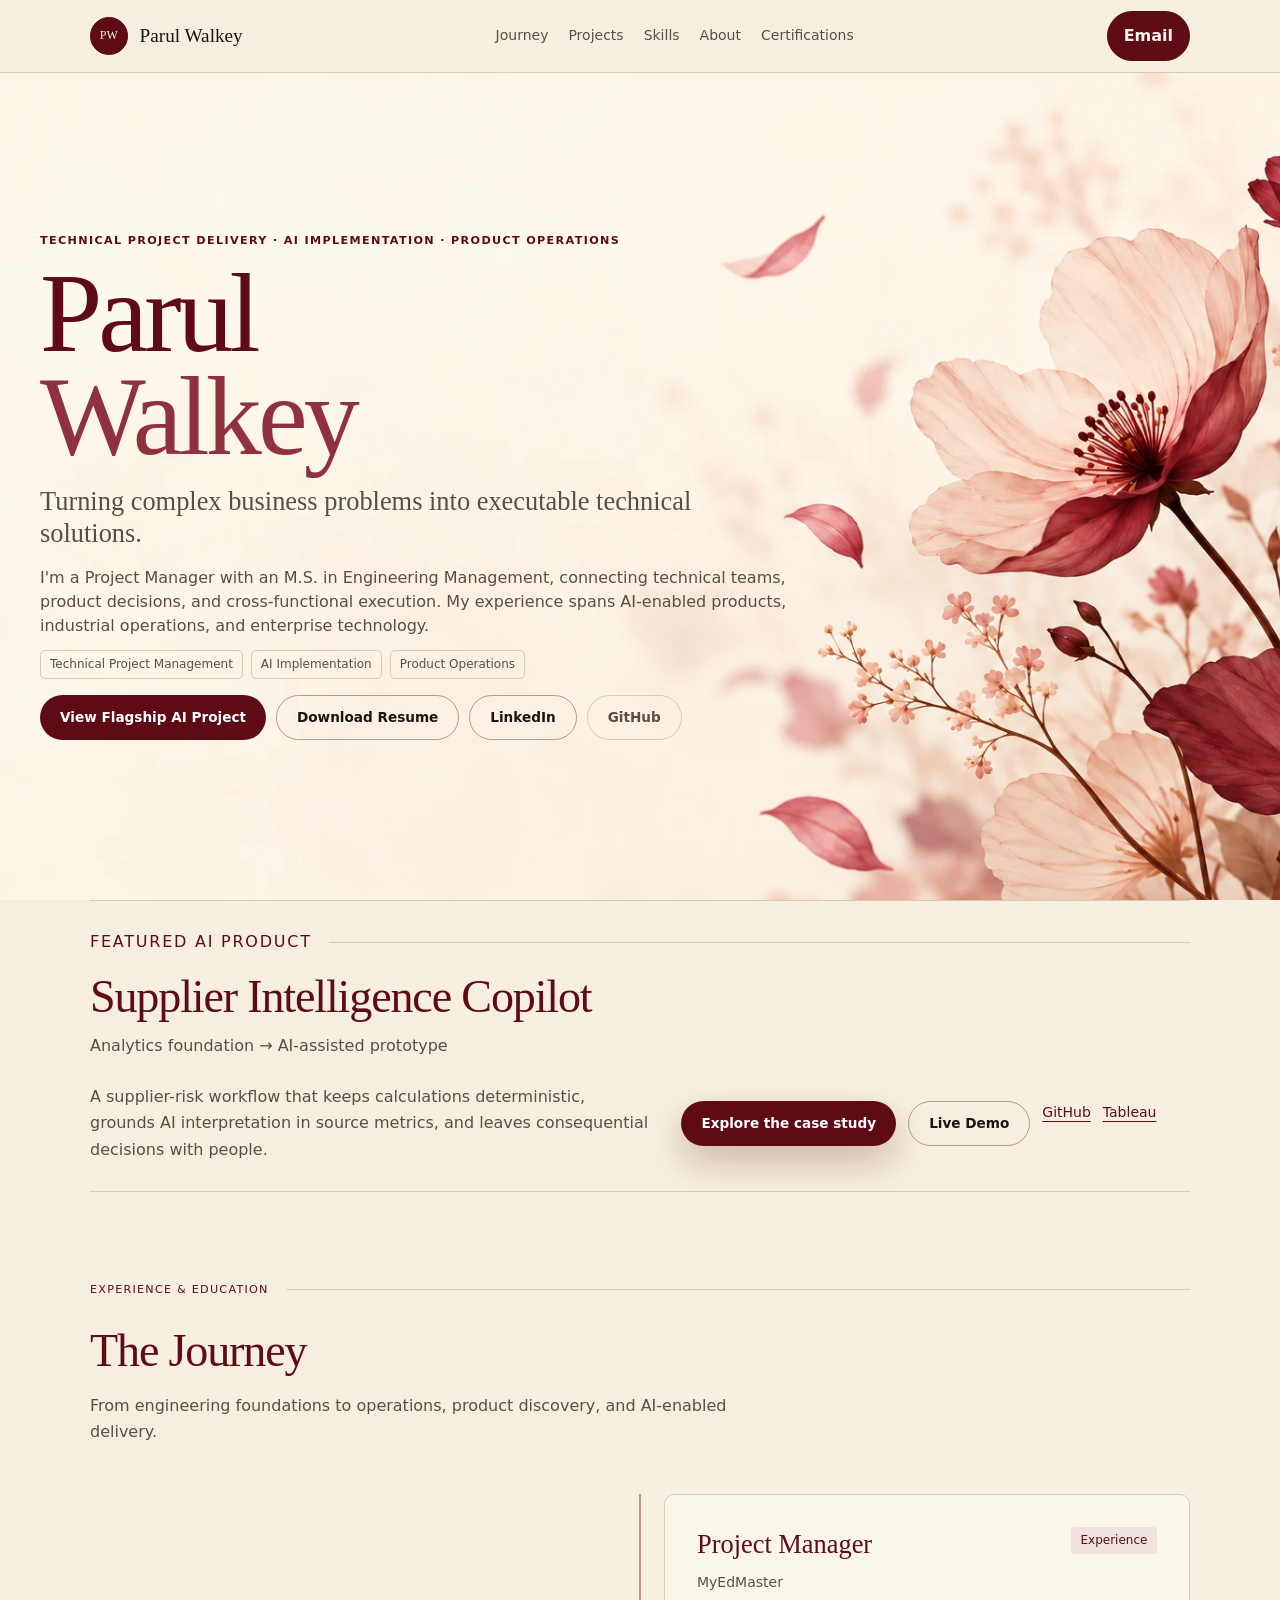
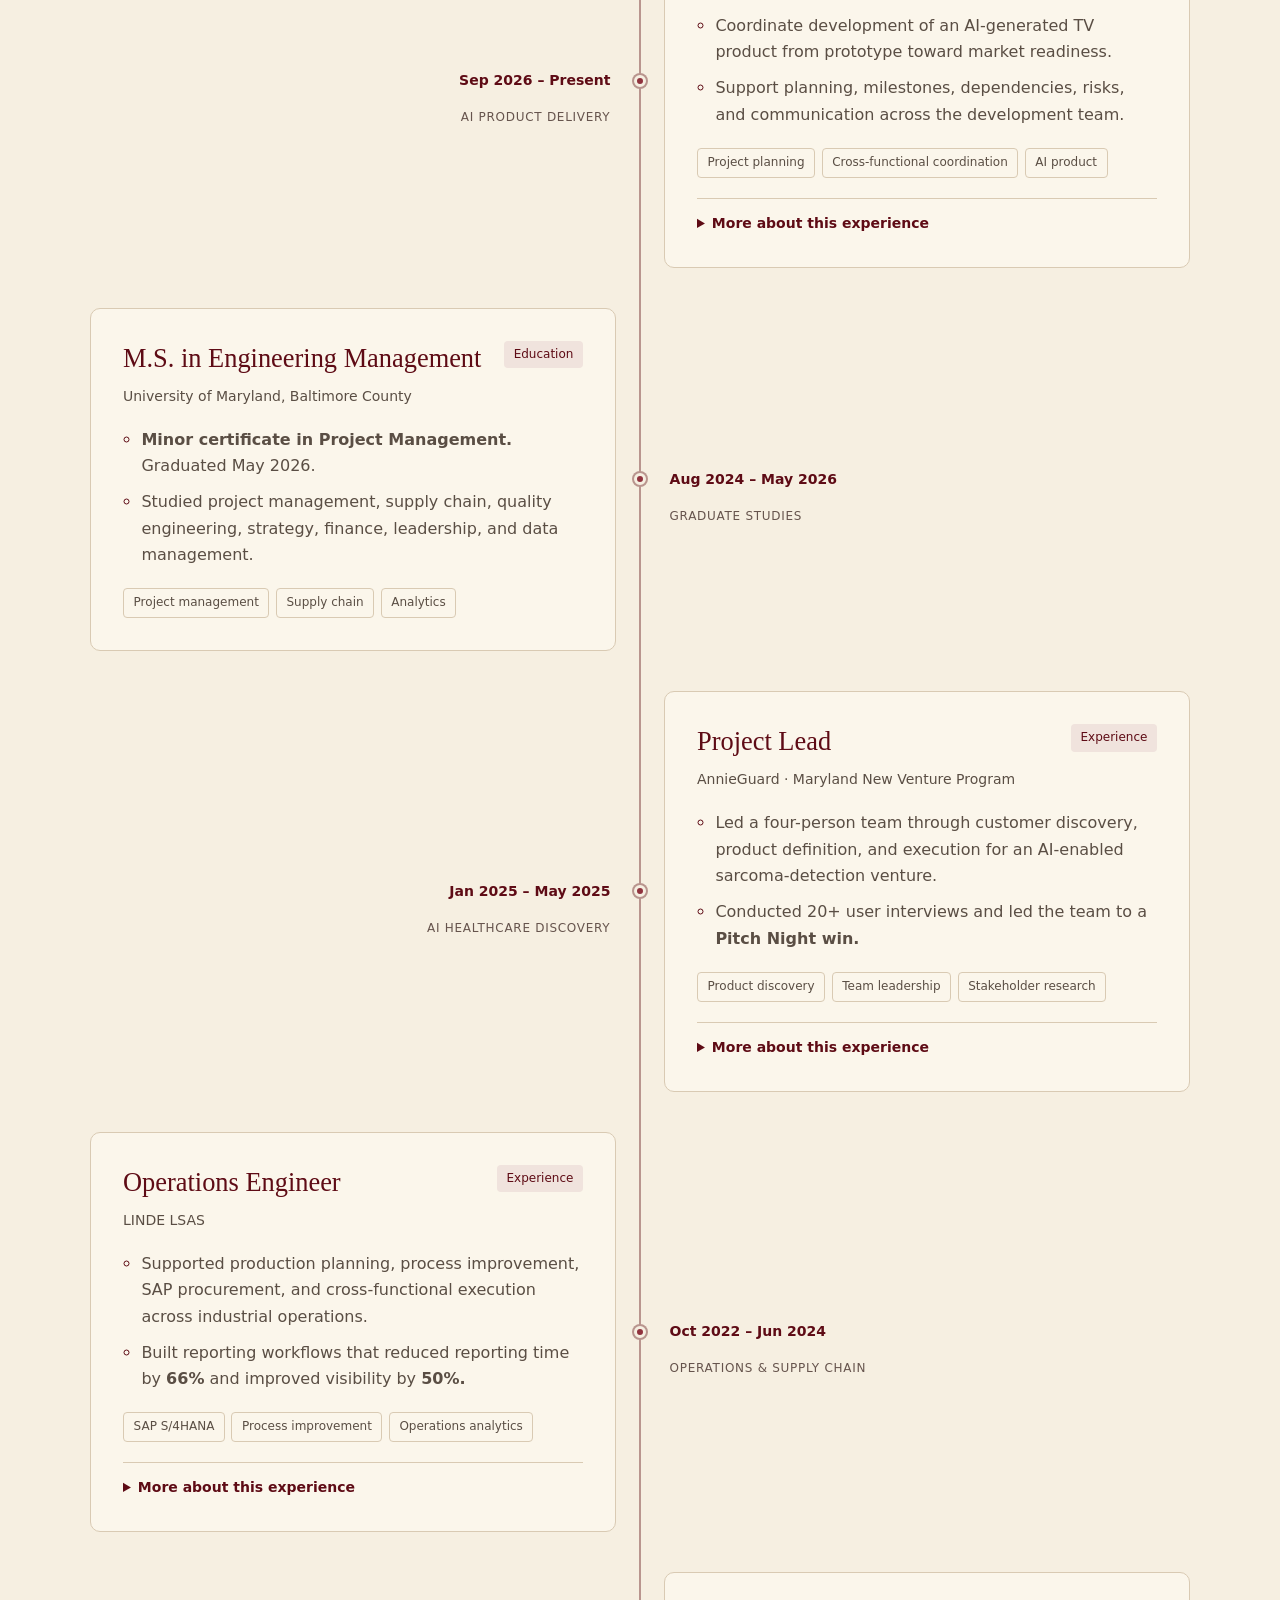
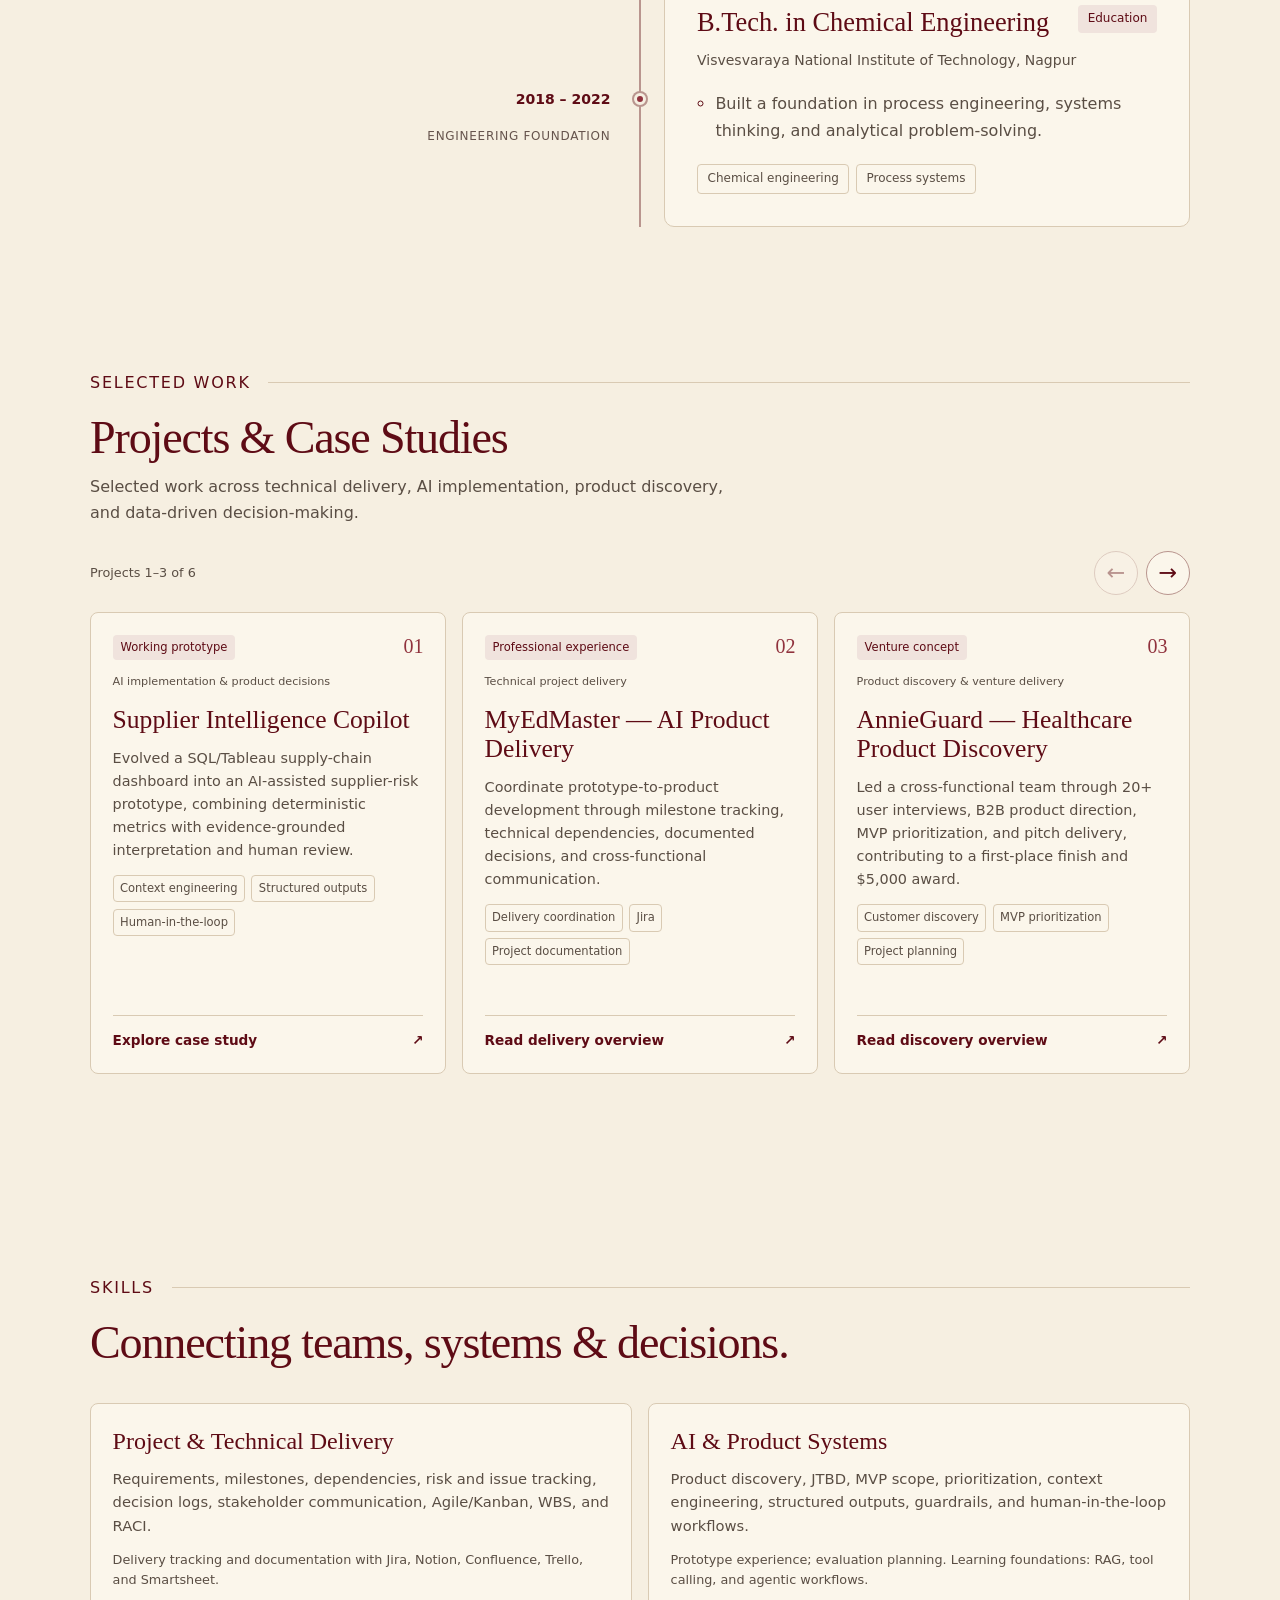
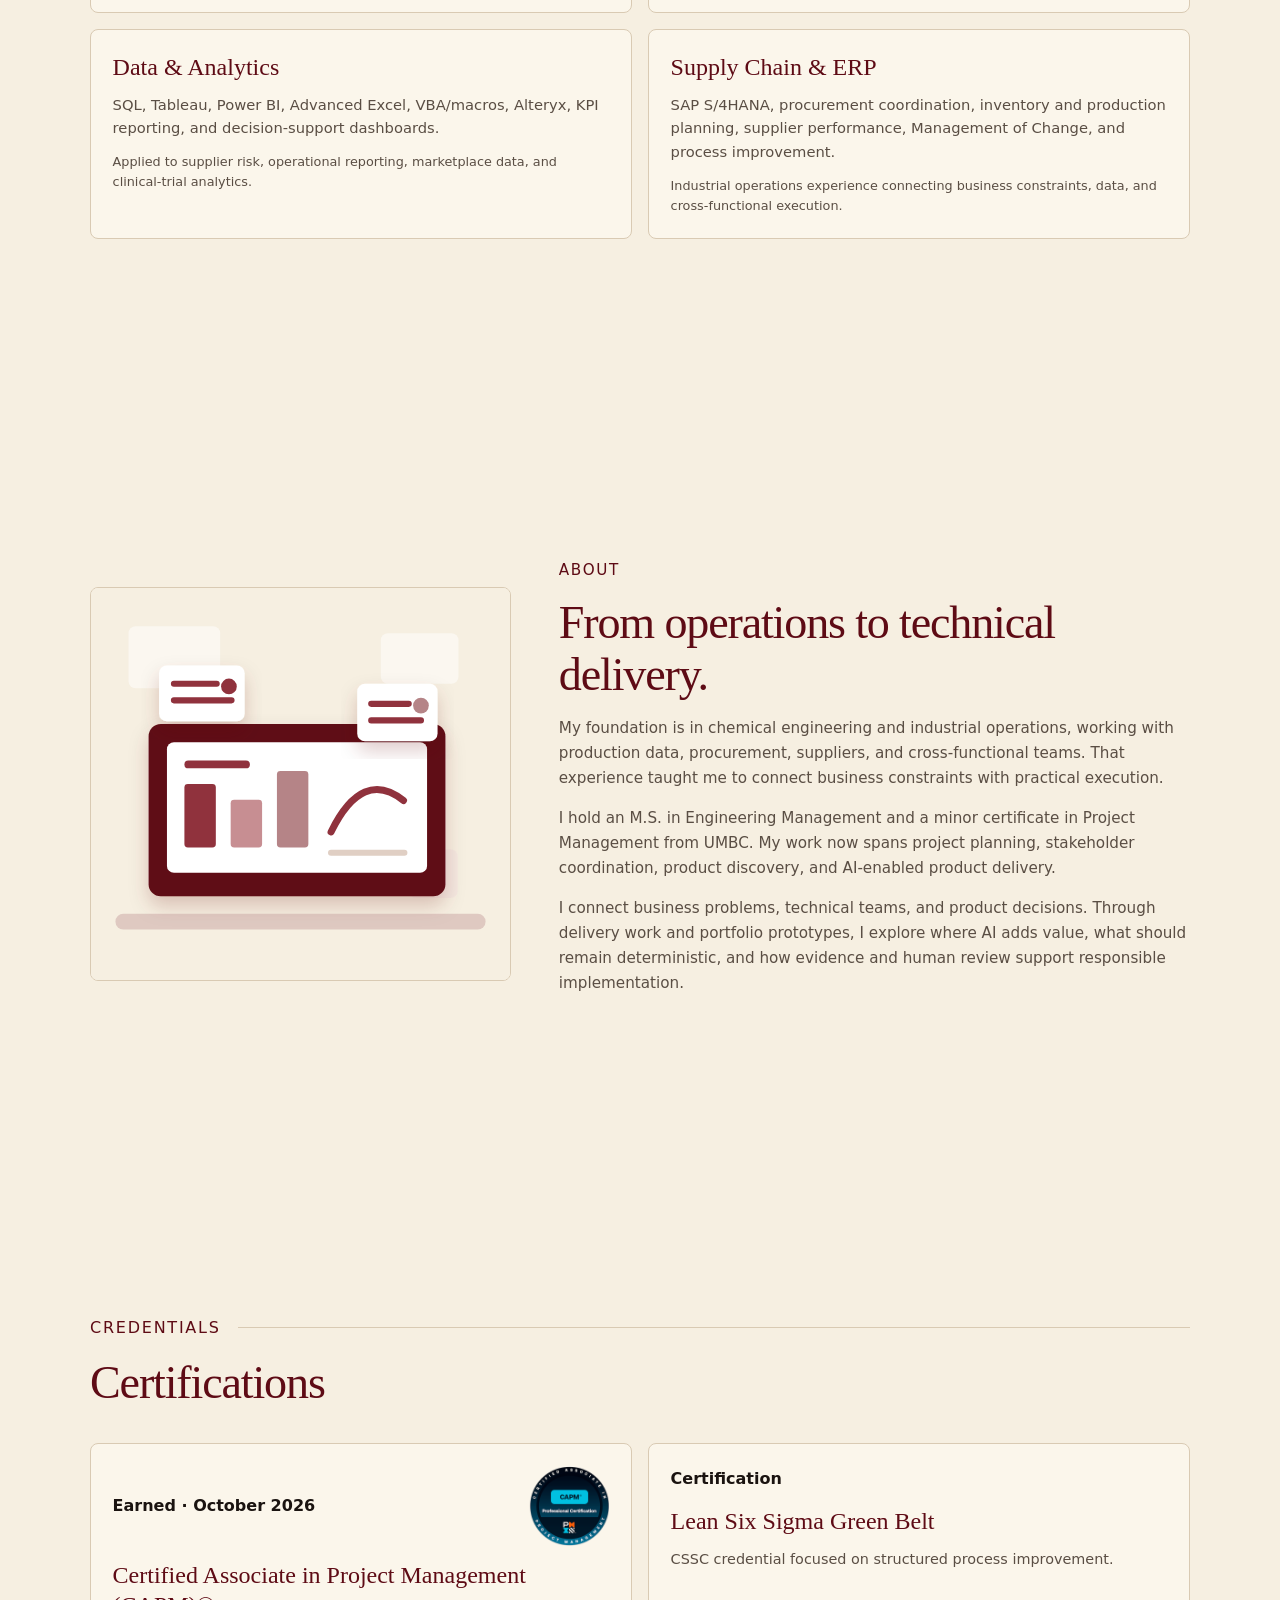
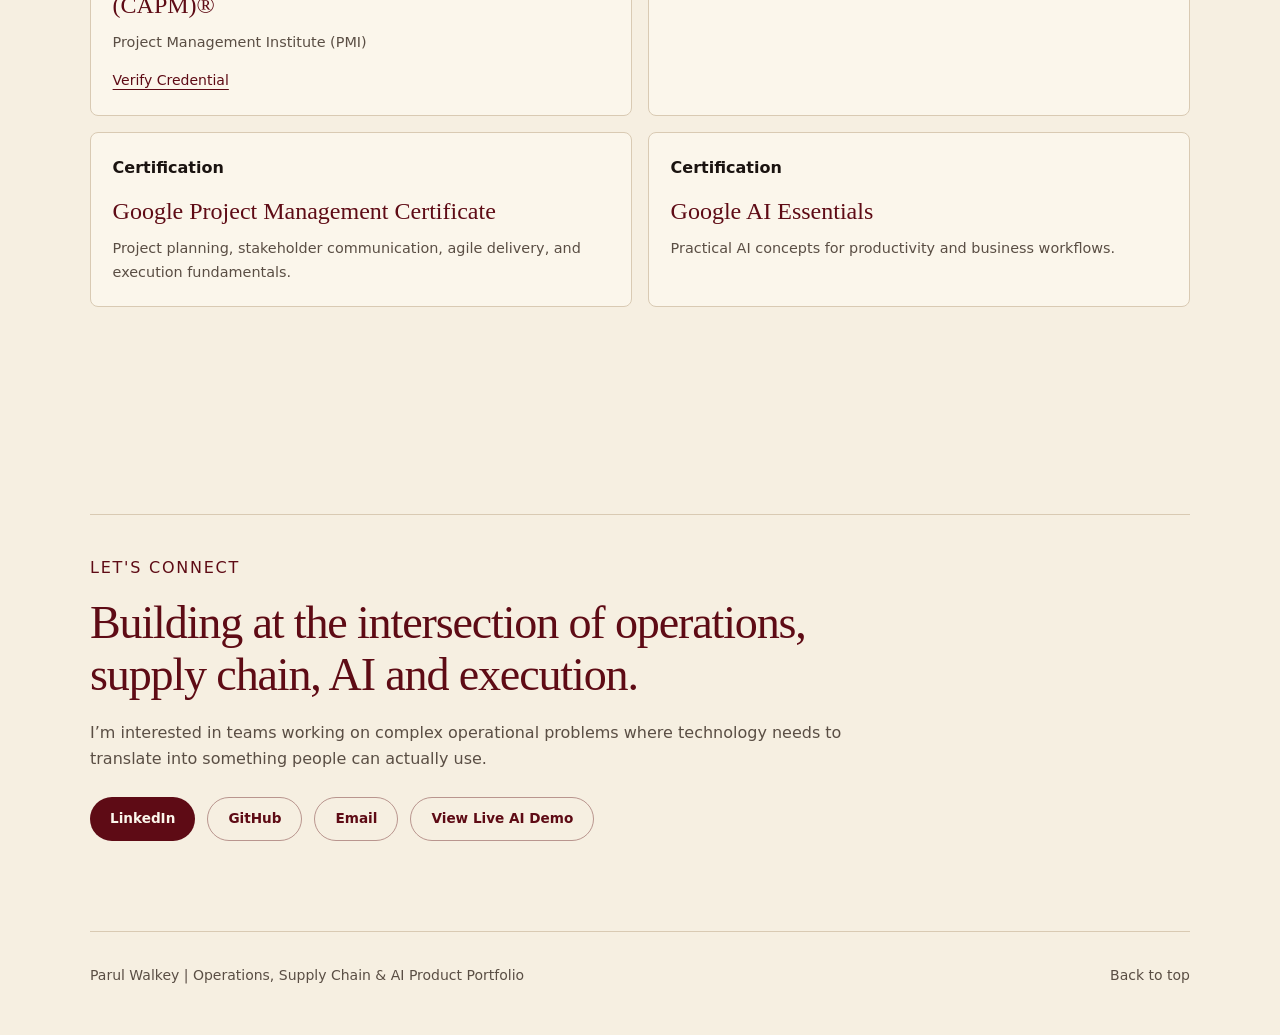
==== commit e7533e69: "Add earned CAPM credential and updated downloadable resume" ====
--- a/index.html
+++ b/index.html
@@ -56,7 +56,7 @@
           </p>
           <div class="hero-actions" aria-label="Featured links">
             <a class="button button-primary" href="#supplier-copilot">View Flagship AI Project</a>
-            <a class="button button-secondary" href="https://drive.google.com/file/d/1v-3nt0WyWOJF43YOQ17Bl2f2DAYqGX24/view?usp=drive_link" target="_blank" rel="noreferrer">Download Resume</a>
+            <a class="button button-secondary" href="assets/resume/Parul_Walkey_Resume.pdf" target="_blank" rel="noreferrer">Download Resume</a>
             <a class="button button-secondary" href="https://www.linkedin.com/in/parul-walkey/" rel="noreferrer">LinkedIn</a>
             <a class="button button-secondary button-compact" href="https://github.com/parulwalkey" rel="noreferrer">GitHub</a>
           </div>
@@ -271,6 +271,15 @@
           <h2 id="certificates-title">Certifications</h2>
         </div>
         <div class="education-grid">
+          <article class="capm-credential">
+            <div class="credential-status">
+              <span>Earned · October 2026</span>
+              <img class="credential-badge" src="assets/credentials/capm-badge.png" alt="PMI CAPM certification badge" width="672" height="352" loading="lazy">
+            </div>
+            <h3>Certified Associate in Project Management (CAPM)®</h3>
+            <p>Project Management Institute (PMI)</p>
+            <a class="text-link credential-verification" href="https://www.credly.com/badges/e8bd185b-4558-4ca3-914c-683b46bb1f6a/public_url" target="_blank" rel="noopener noreferrer">Verify Credential</a>
+          </article>
           <article>
             <span>Certification</span>
             <h3>Lean Six Sigma Green Belt</h3>
@@ -285,11 +294,6 @@
             <span>Certification</span>
             <h3>Google AI Essentials</h3>
             <p>Practical AI concepts for productivity and business workflows.</p>
-          </article>
-          <article>
-            <span>In Progress</span>
-            <h3>Certified Associate in Project Management</h3>
-            <p>CAPM certification in progress.</p>
           </article>
         </div>
       </section>
--- a/styles.css
+++ b/styles.css
@@ -1479,6 +1479,10 @@
 #about .copy-block p { font-size: .95rem; line-height: 1.65; margin-bottom: .9rem; }
 .education-grid { display: grid; grid-template-columns: repeat(2, minmax(0, 1fr)); gap: 1rem; }
 .education-grid p { font-size: .9rem; margin-bottom: 0; }
+.capm-credential .credential-status { display: flex; align-items: center; justify-content: space-between; gap: 1rem; margin-bottom: .9rem; }
+.capm-credential .credential-status span { margin: 0; }
+.capm-credential .credential-badge { width: 80px; height: 80px; flex: 0 0 80px; object-fit: cover; }
+.capm-credential .credential-verification { display: inline-block; margin-top: .9rem; }
 .case-main { max-width: 860px; margin: 0 auto; padding: 2.5rem 24px 4rem; }
 .case-header { padding-bottom: 2rem; border-bottom: 1px solid var(--border); }
 .case-header h1 { font: 400 3rem/1.1 var(--font-editorial); color: var(--accent-primary); margin: 1rem 0; letter-spacing: 0; }
--- a/styles.css
+++ b/styles.css
@@ -1479,6 +1479,10 @@
 #about .copy-block p { font-size: .95rem; line-height: 1.65; margin-bottom: .9rem; }
 .education-grid { display: grid; grid-template-columns: repeat(2, minmax(0, 1fr)); gap: 1rem; }
 .education-grid p { font-size: .9rem; margin-bottom: 0; }
+.capm-credential .credential-status { display: flex; align-items: center; justify-content: space-between; gap: 1rem; margin-bottom: .9rem; }
+.capm-credential .credential-status span { margin: 0; }
+.capm-credential .credential-badge { width: 80px; height: 80px; flex: 0 0 80px; object-fit: cover; }
+.capm-credential .credential-verification { display: inline-block; margin-top: .9rem; }
 .case-main { max-width: 860px; margin: 0 auto; padding: 2.5rem 24px 4rem; }
 .case-header { padding-bottom: 2rem; border-bottom: 1px solid var(--border); }
 .case-header h1 { font: 400 3rem/1.1 var(--font-editorial); color: var(--accent-primary); margin: 1rem 0; letter-spacing: 0; }
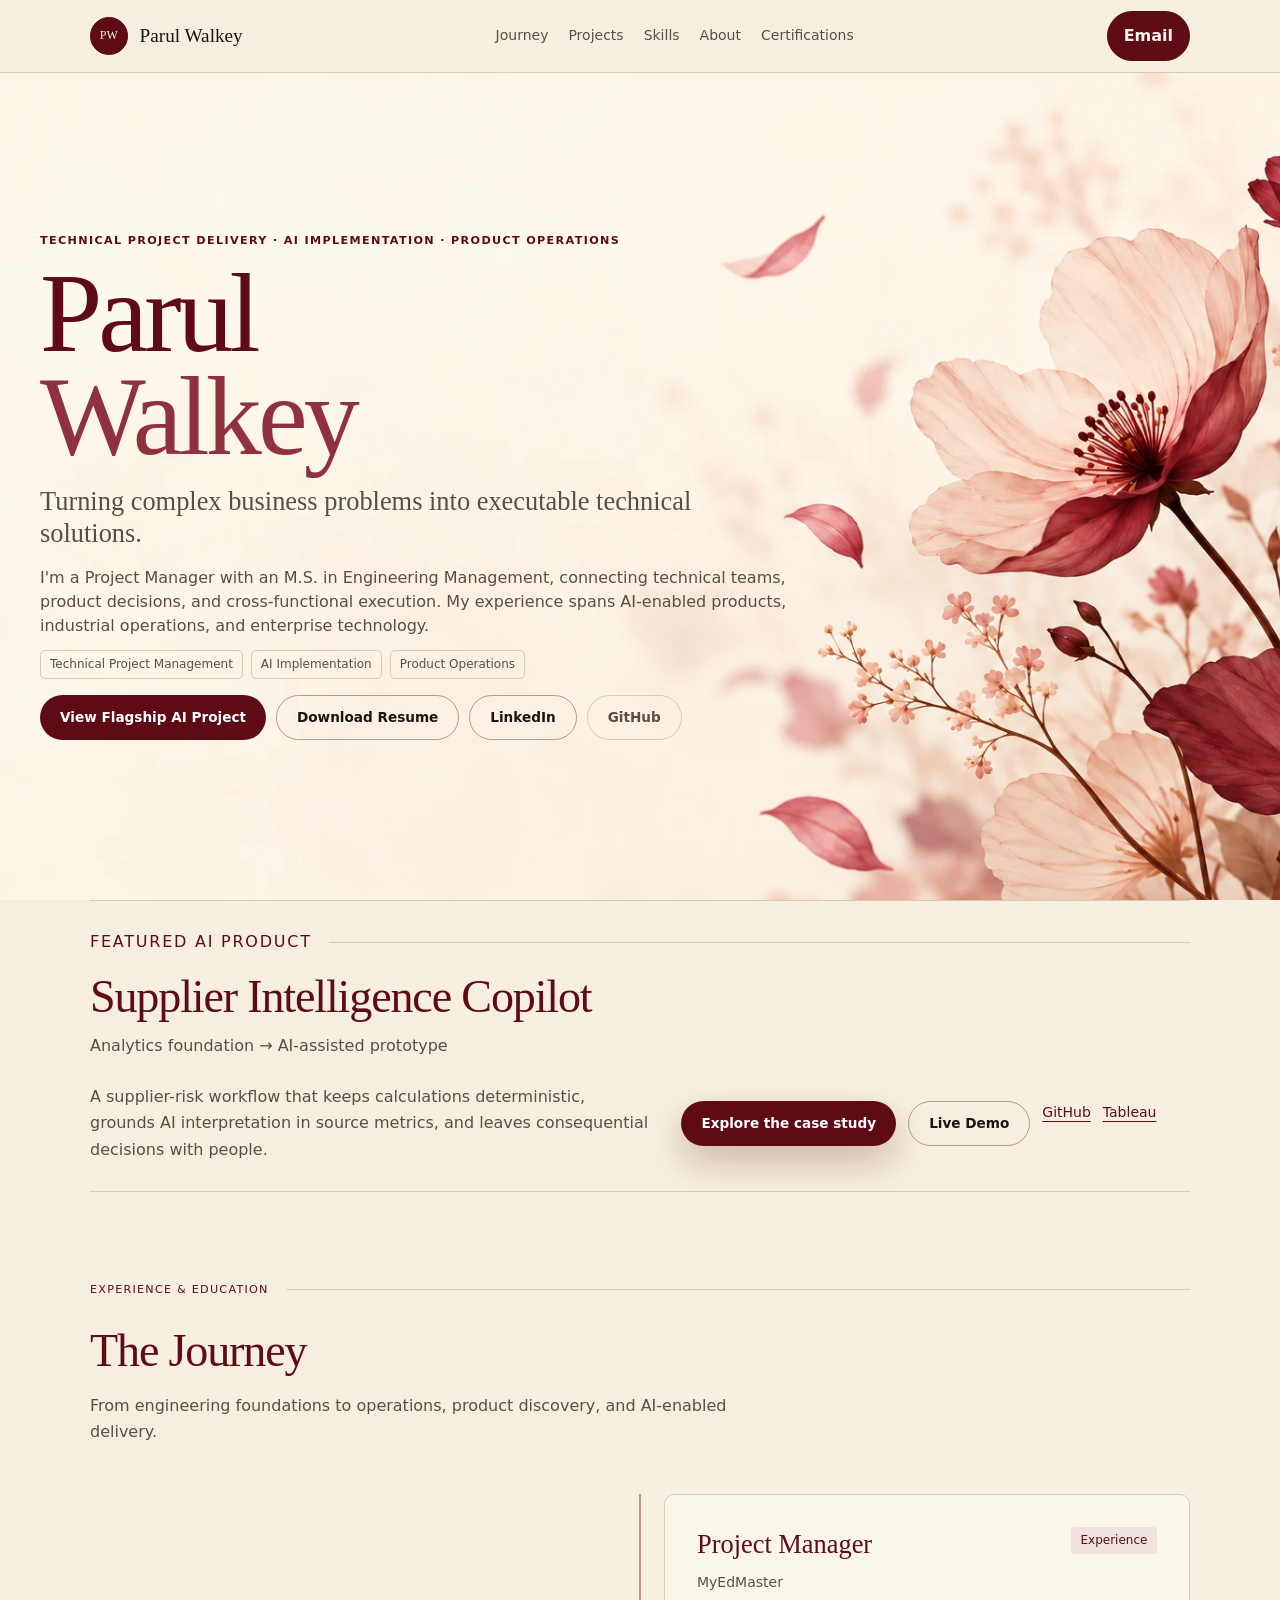
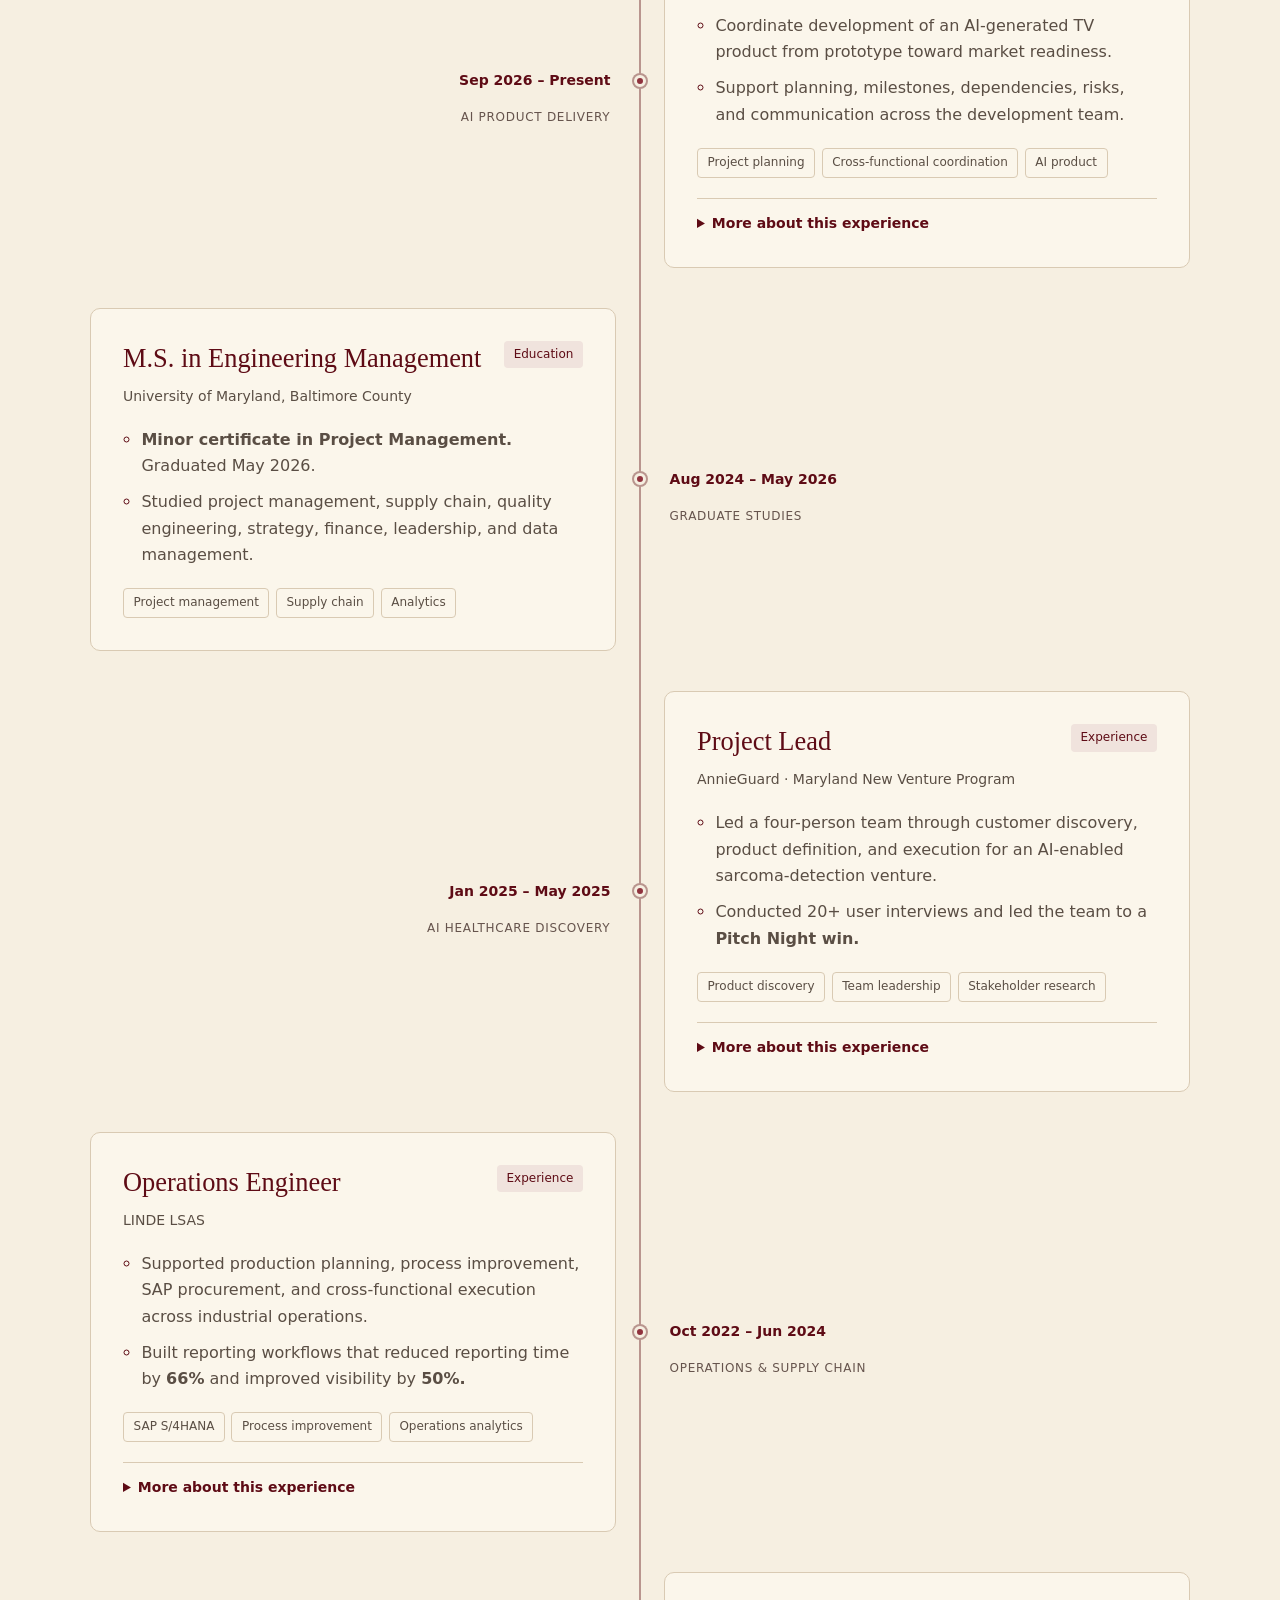
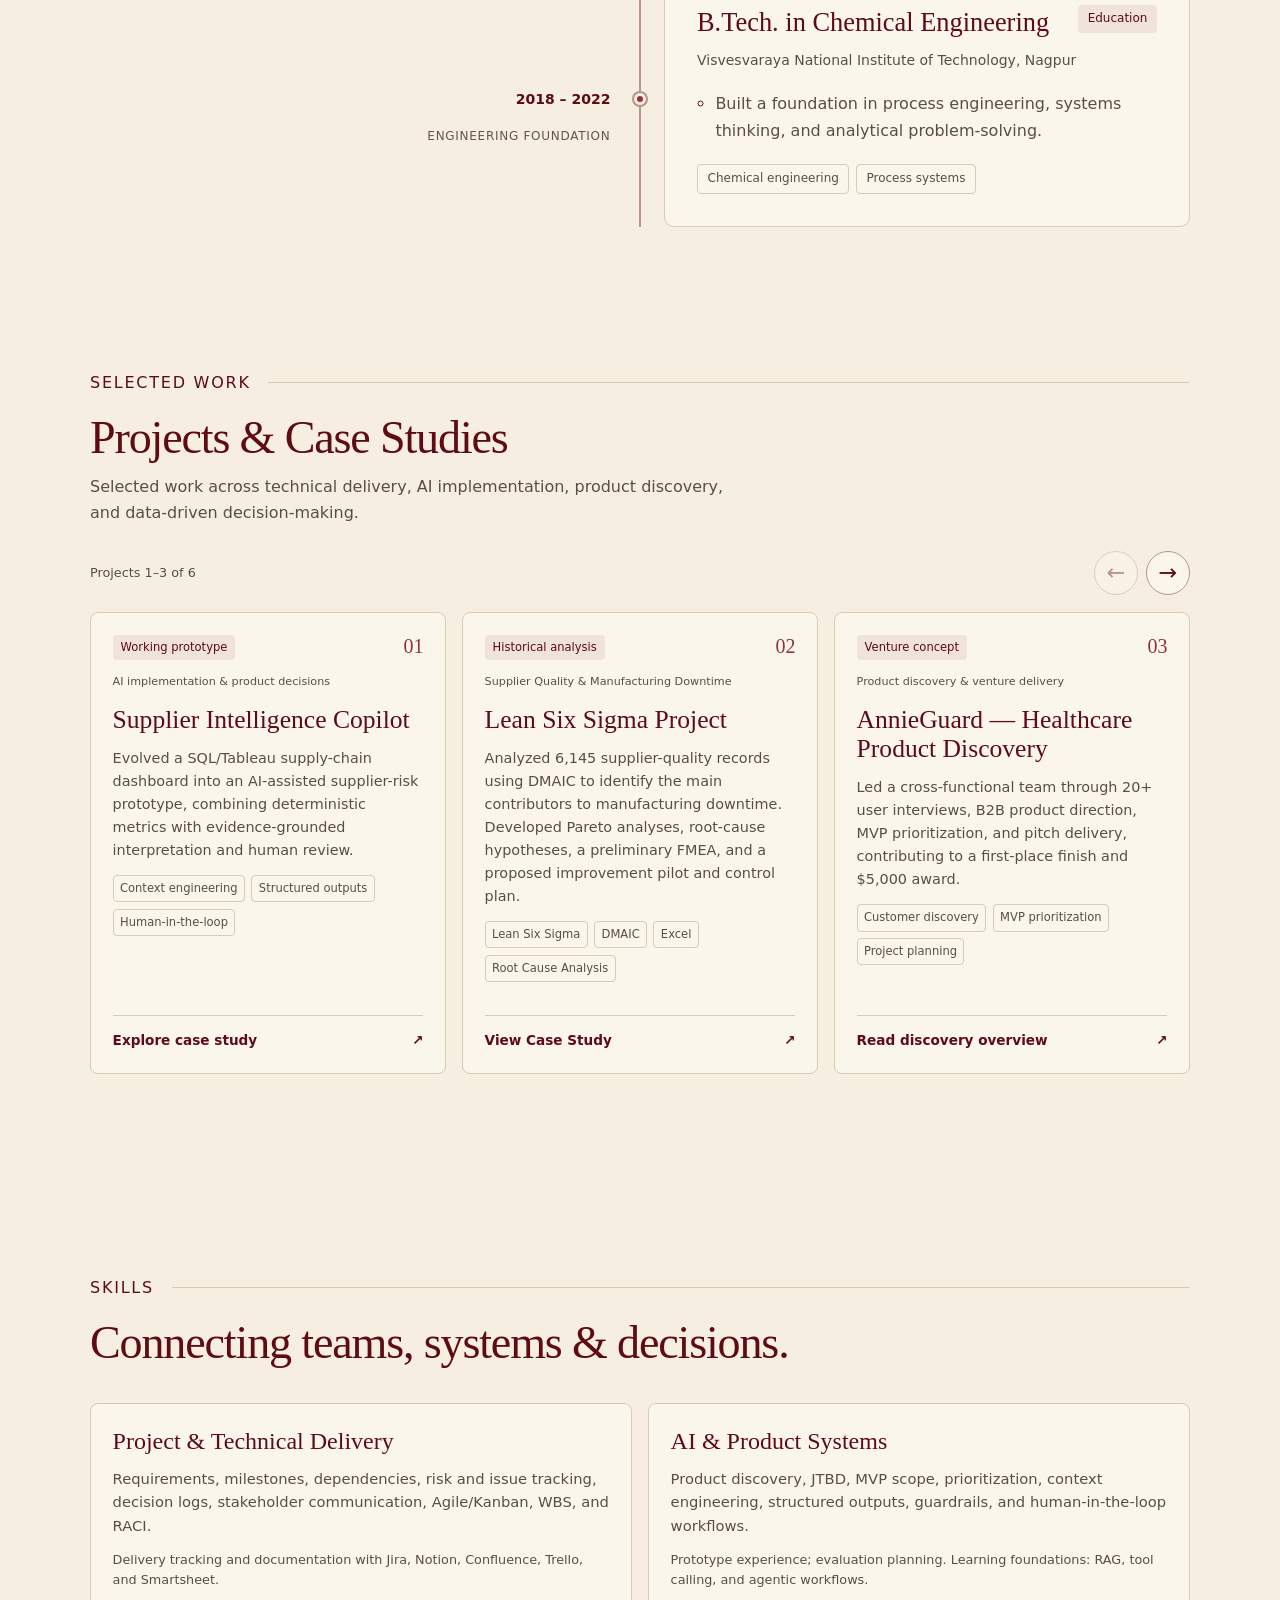
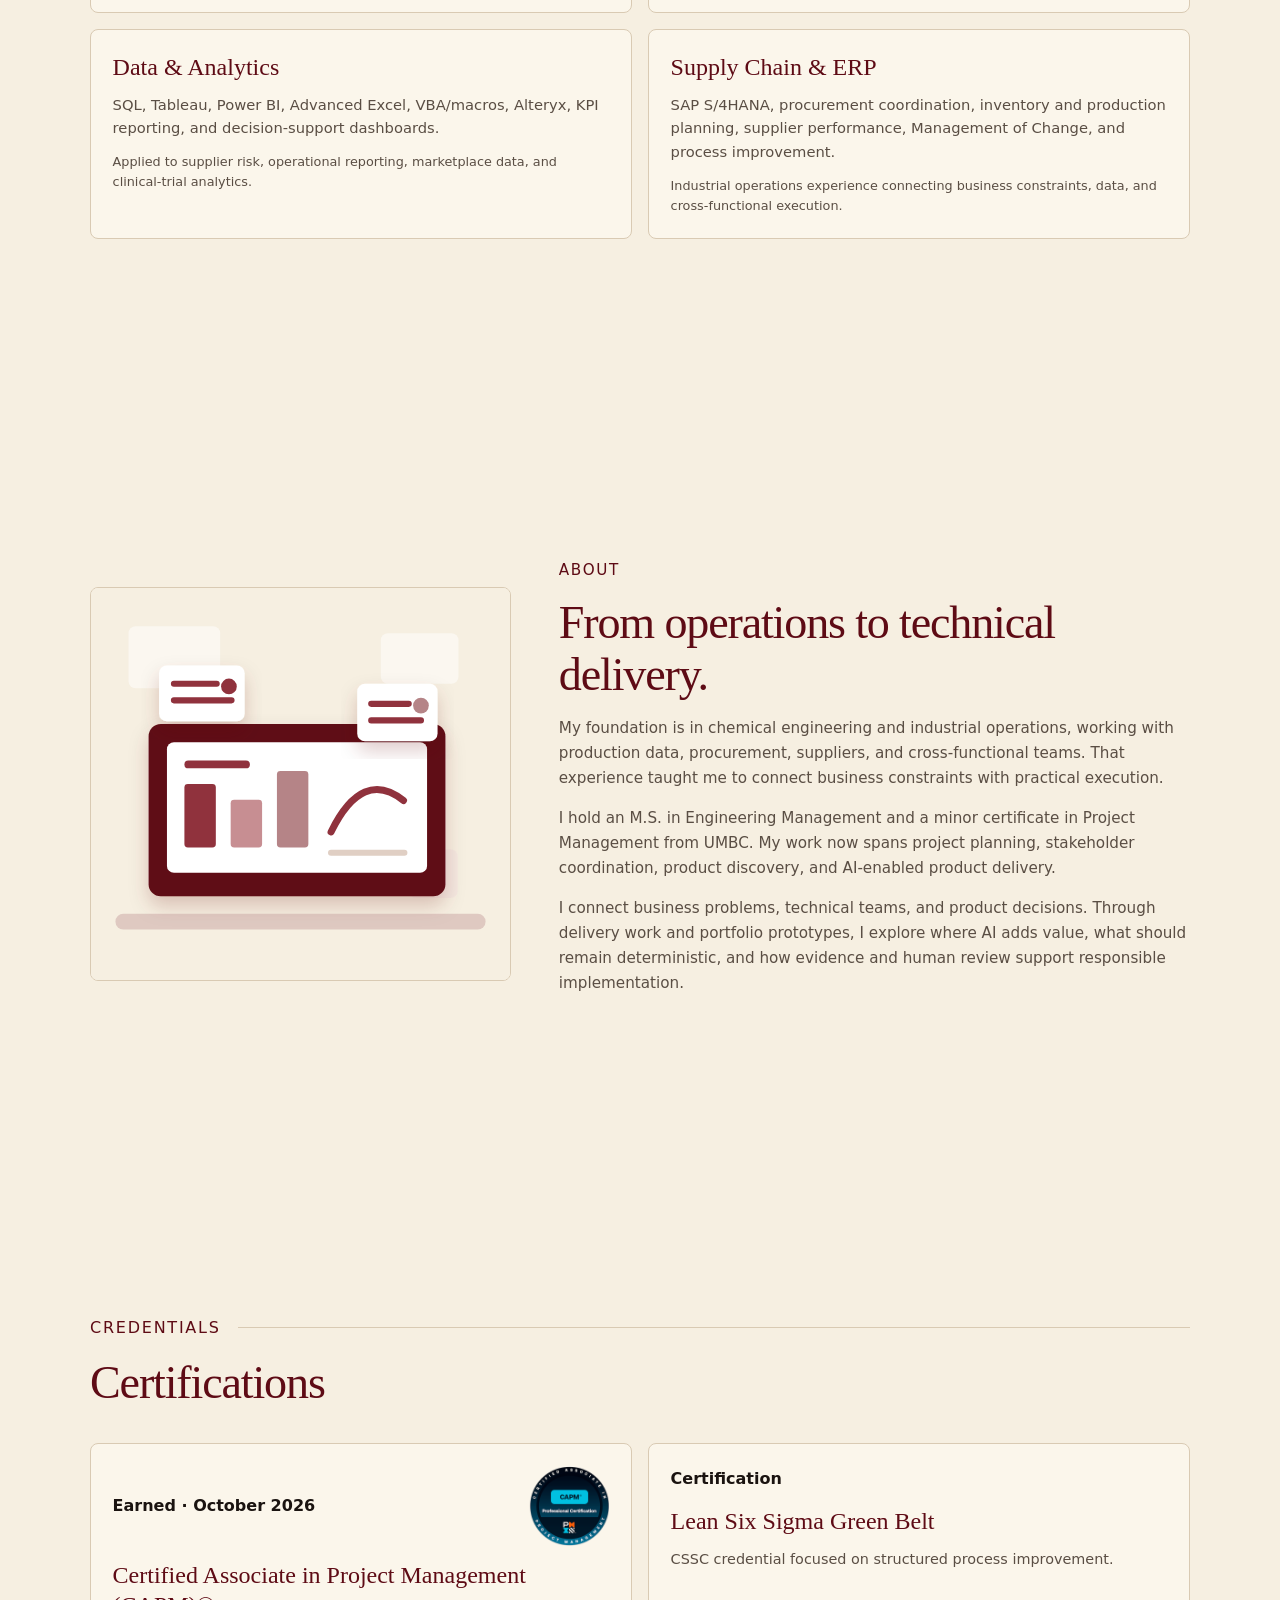
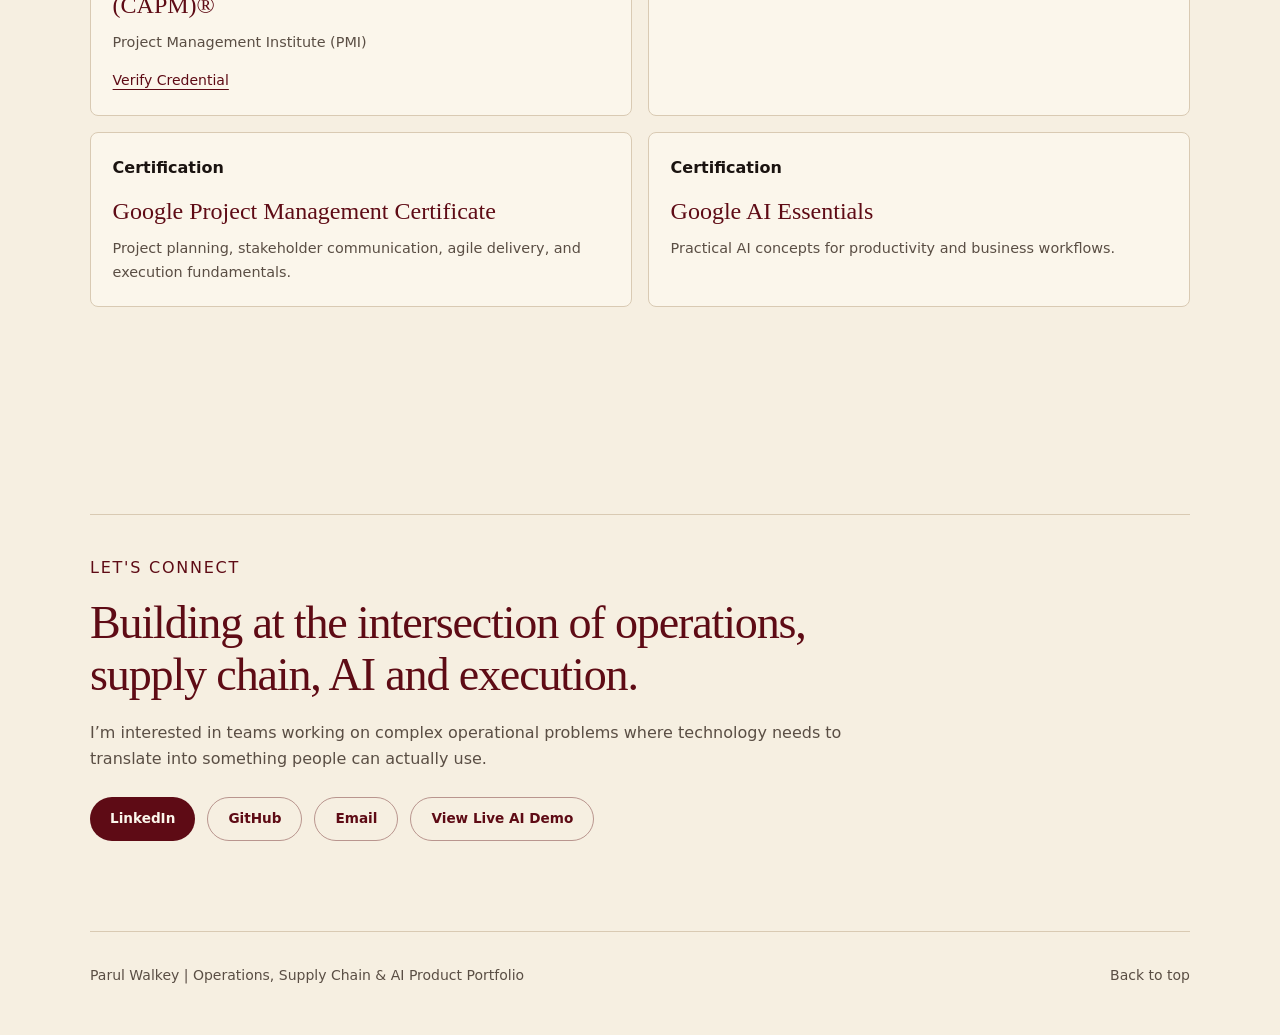
==== commit 91237d6b: "Feature Lean Six Sigma case study as second portfolio project" ====
--- a/index.html
+++ b/index.html
@@ -174,14 +174,14 @@
               <a class="showcase-link" href="case-studies/supplier-intelligence-copilot.html">Explore case study <span aria-hidden="true">↗</span></a>
 
             </article>
-            <article class="showcase-card" role="group" aria-roledescription="slide" aria-label="2 of 6: MyEdMaster — AI Product Delivery">
-              <div class="showcase-card-top"><span class="project-type">Professional experience</span><span class="project-index" aria-hidden="true">02</span></div>
-              <p class="capability-label">Technical project delivery</p>
-              <h3>MyEdMaster — AI Product Delivery</h3>
-              <p class="showcase-description">Coordinate prototype-to-product development through milestone tracking, technical dependencies, documented decisions, and cross-functional communication.</p>
-              <ul class="showcase-competencies" aria-label="Competencies"><li>Delivery coordination</li><li>Jira</li><li>Project documentation</li></ul>
-              <a class="showcase-link" href="case-studies/myedmaster.html">Read delivery overview <span aria-hidden="true">↗</span></a>
-
+            <article id="lean-six-sigma-project" class="showcase-card" role="group" aria-roledescription="slide" aria-label="2 of 6: Lean Six Sigma Project">
+              <div class="showcase-card-top"><span class="project-type">Historical analysis</span><span class="project-index" aria-hidden="true">02</span></div>
+              <p class="capability-label">Supplier Quality &amp; Manufacturing Downtime</p>
+              <h3>Lean Six Sigma Project</h3>
+              <p class="showcase-description">Analyzed 6,145 supplier-quality records using DMAIC to identify the main contributors to manufacturing downtime. Developed Pareto analyses, root-cause hypotheses, a preliminary FMEA, and a proposed improvement pilot and control plan.</p>
+              <ul class="showcase-competencies" aria-label="Competencies"><li>Lean Six Sigma</li><li>DMAIC</li><li>Excel</li><li>Root Cause Analysis</li></ul>
+              <a class="showcase-link" href="assets/case-studies/Supplier_Quality_DMAIC_Case_Study.pdf" target="_blank" rel="noopener" aria-label="View Case Study (PDF, opens in a new tab)">View Case Study <span aria-hidden="true">↗</span></a>
+              <!-- When the standalone site is deployed, add its URL as a secondary-project-link here. -->
             </article>
             <article class="showcase-card" role="group" aria-roledescription="slide" aria-label="3 of 6: AnnieGuard — Healthcare Product Discovery">
               <div class="showcase-card-top"><span class="project-type">Venture concept</span><span class="project-index" aria-hidden="true">03</span></div>
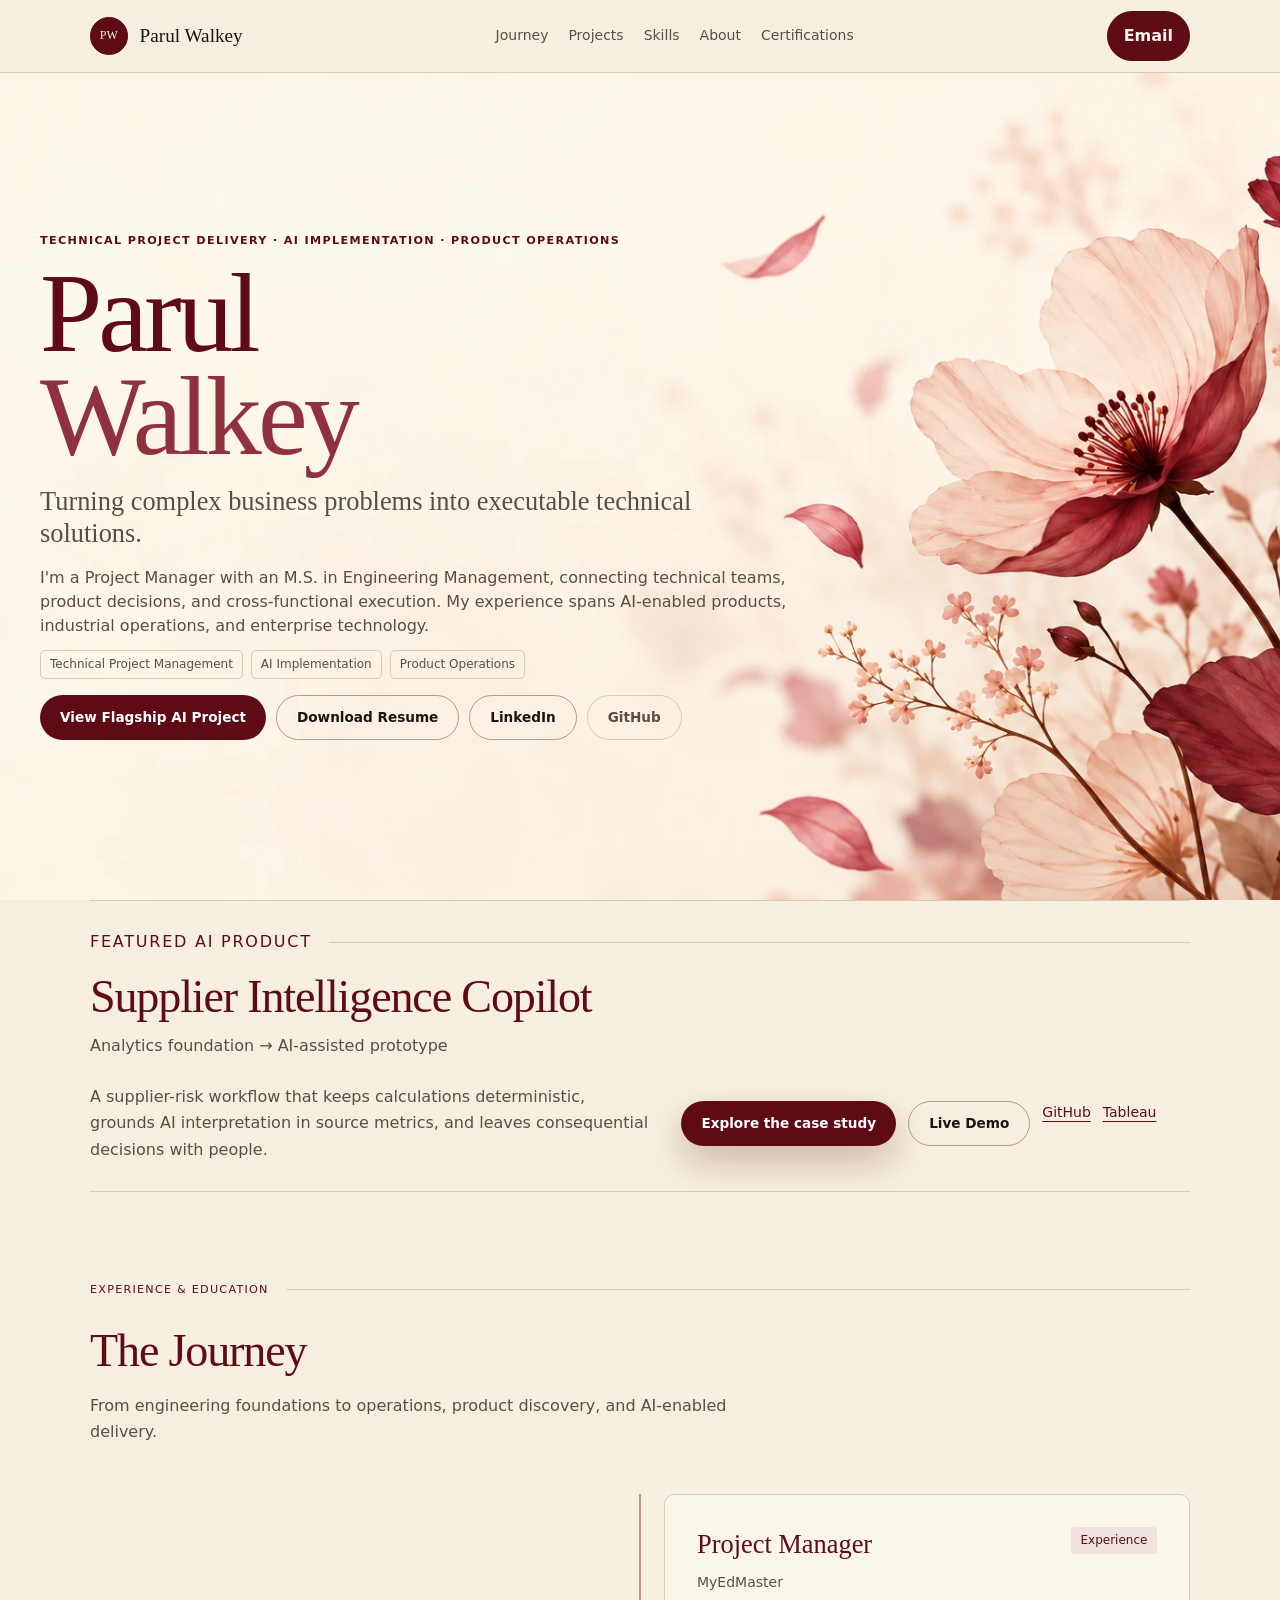
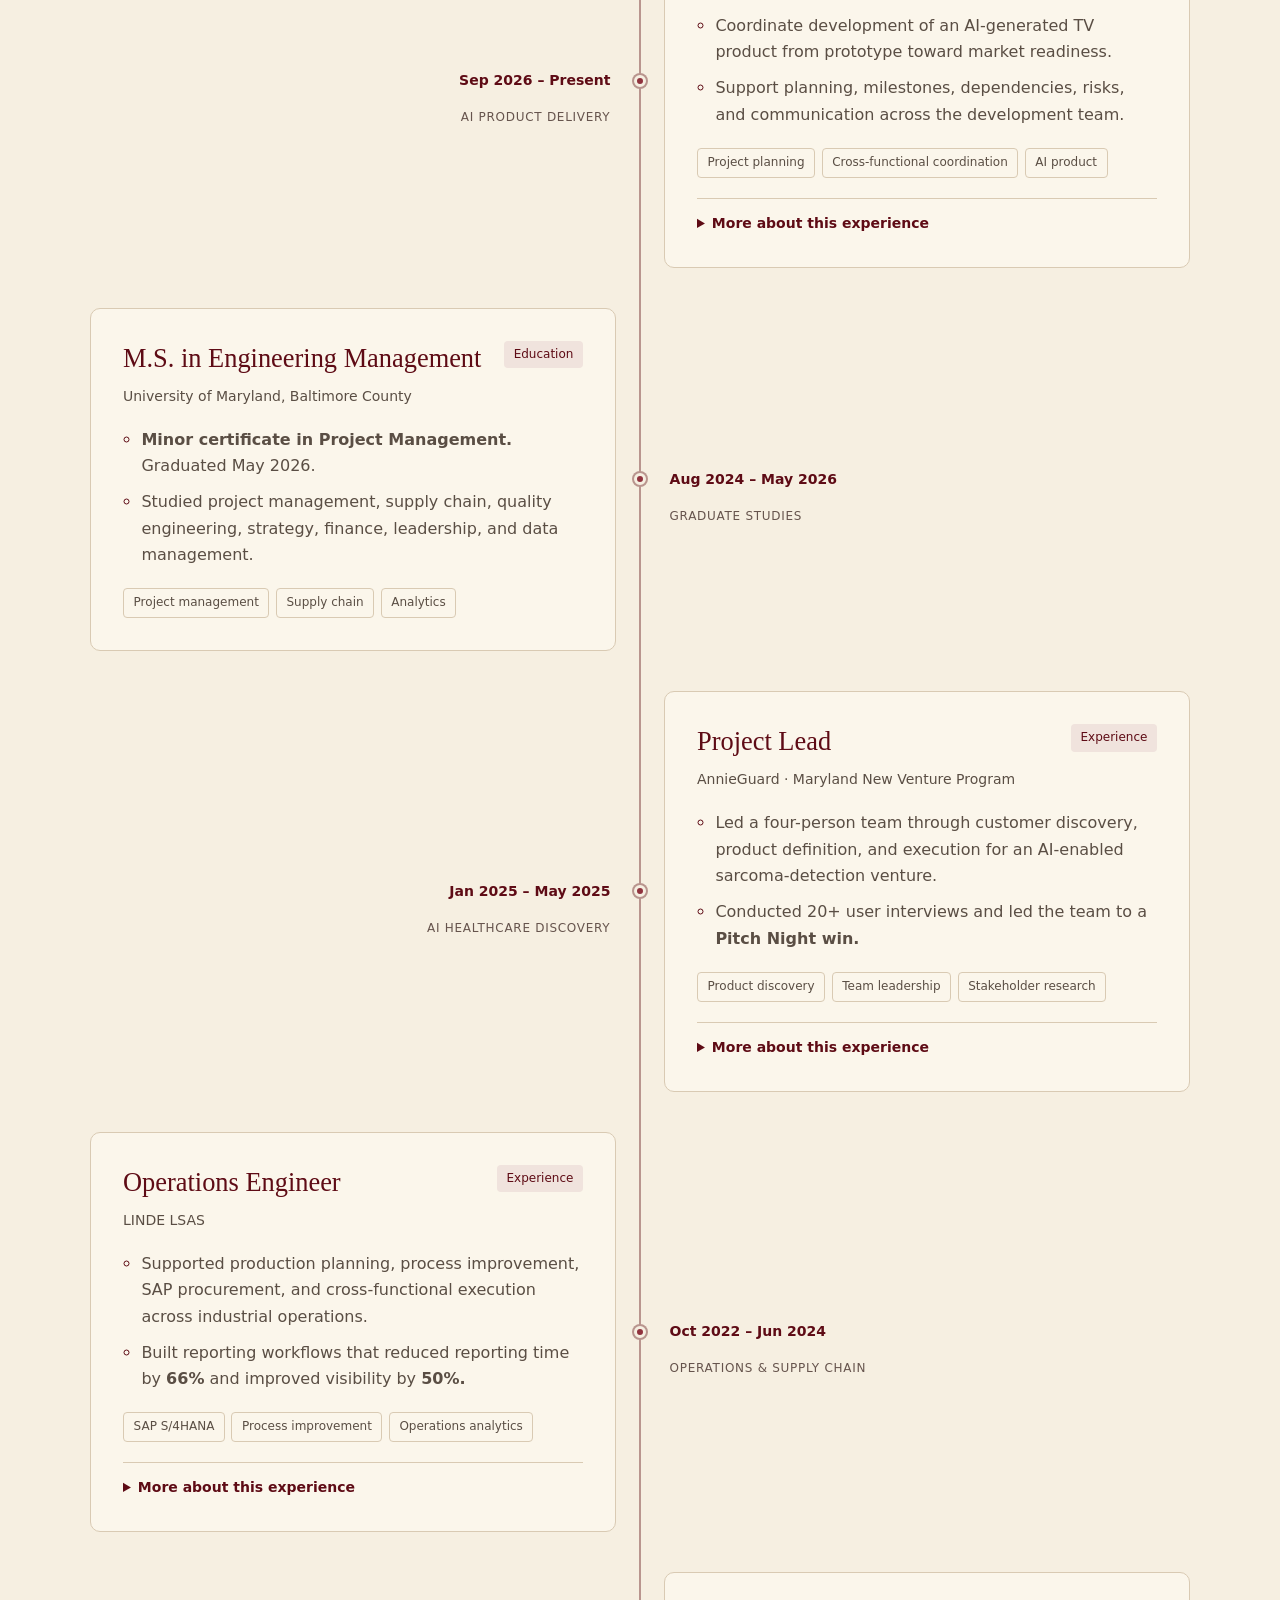
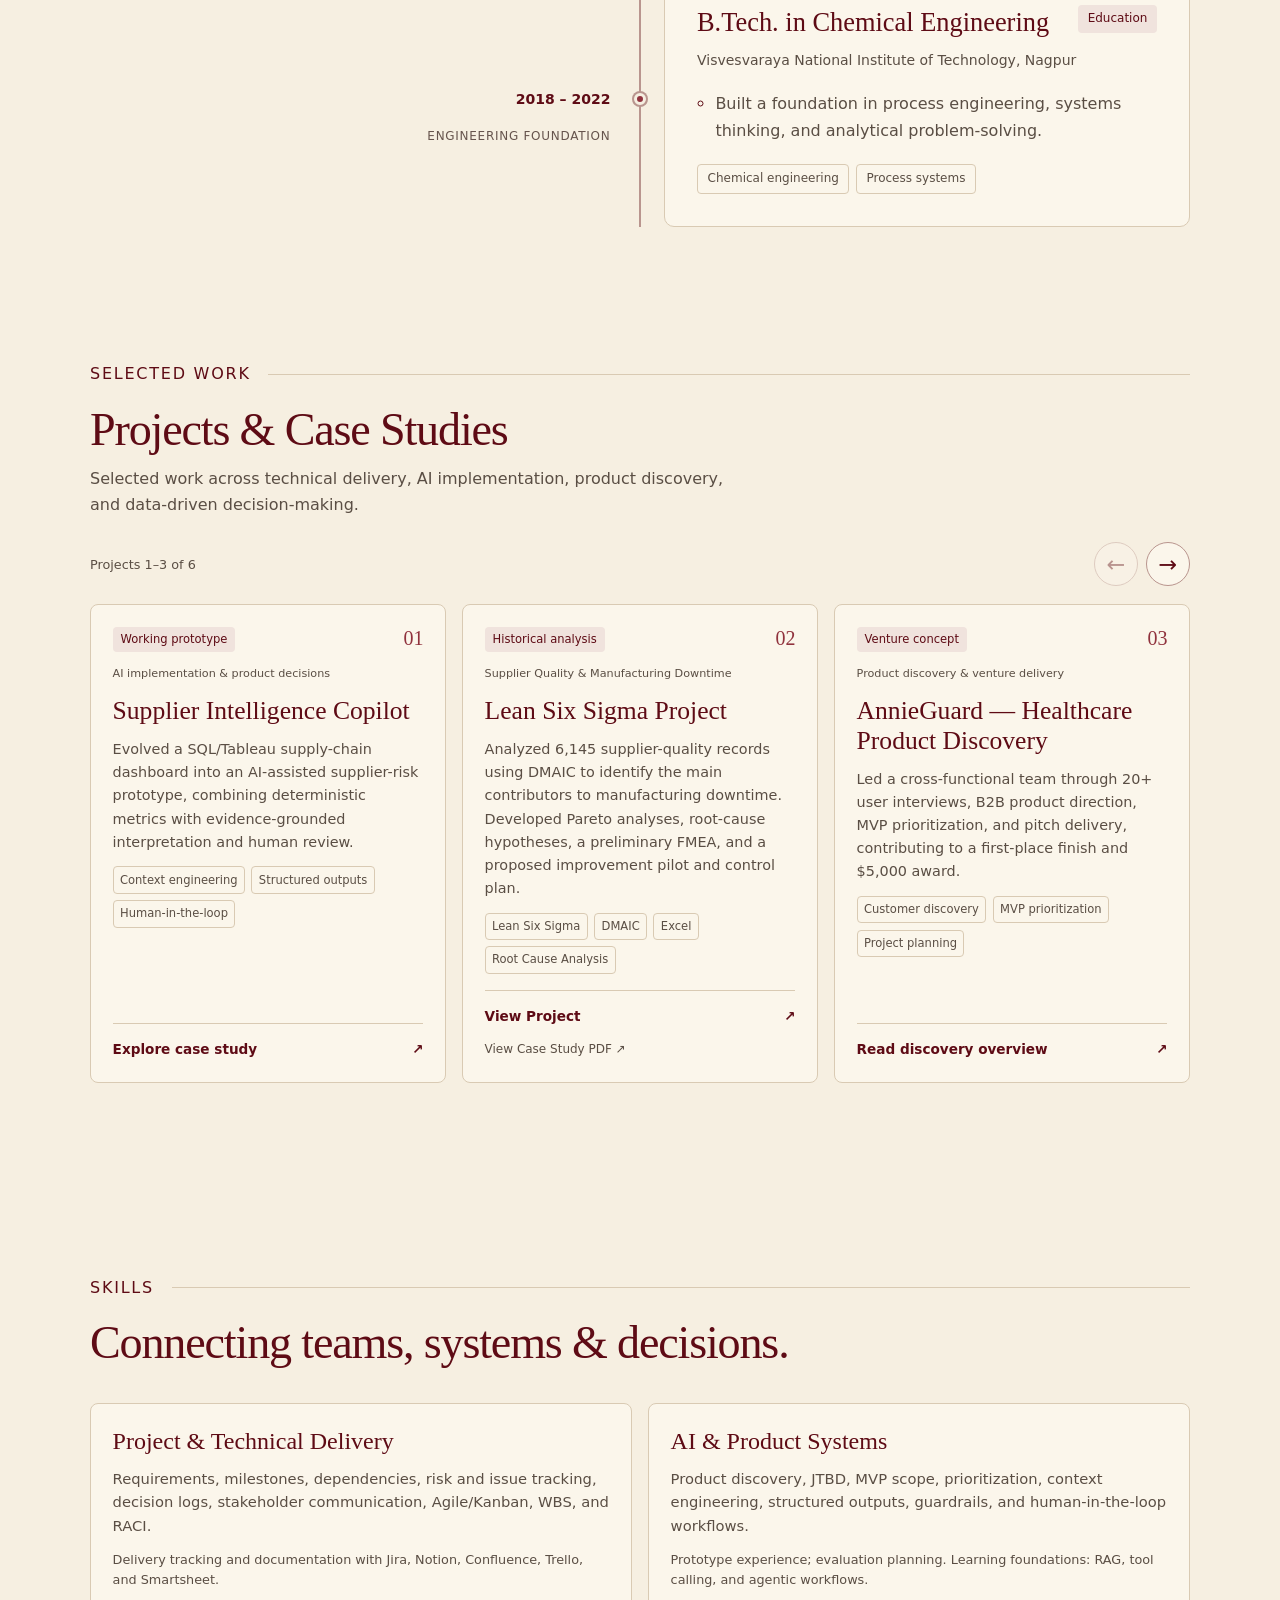
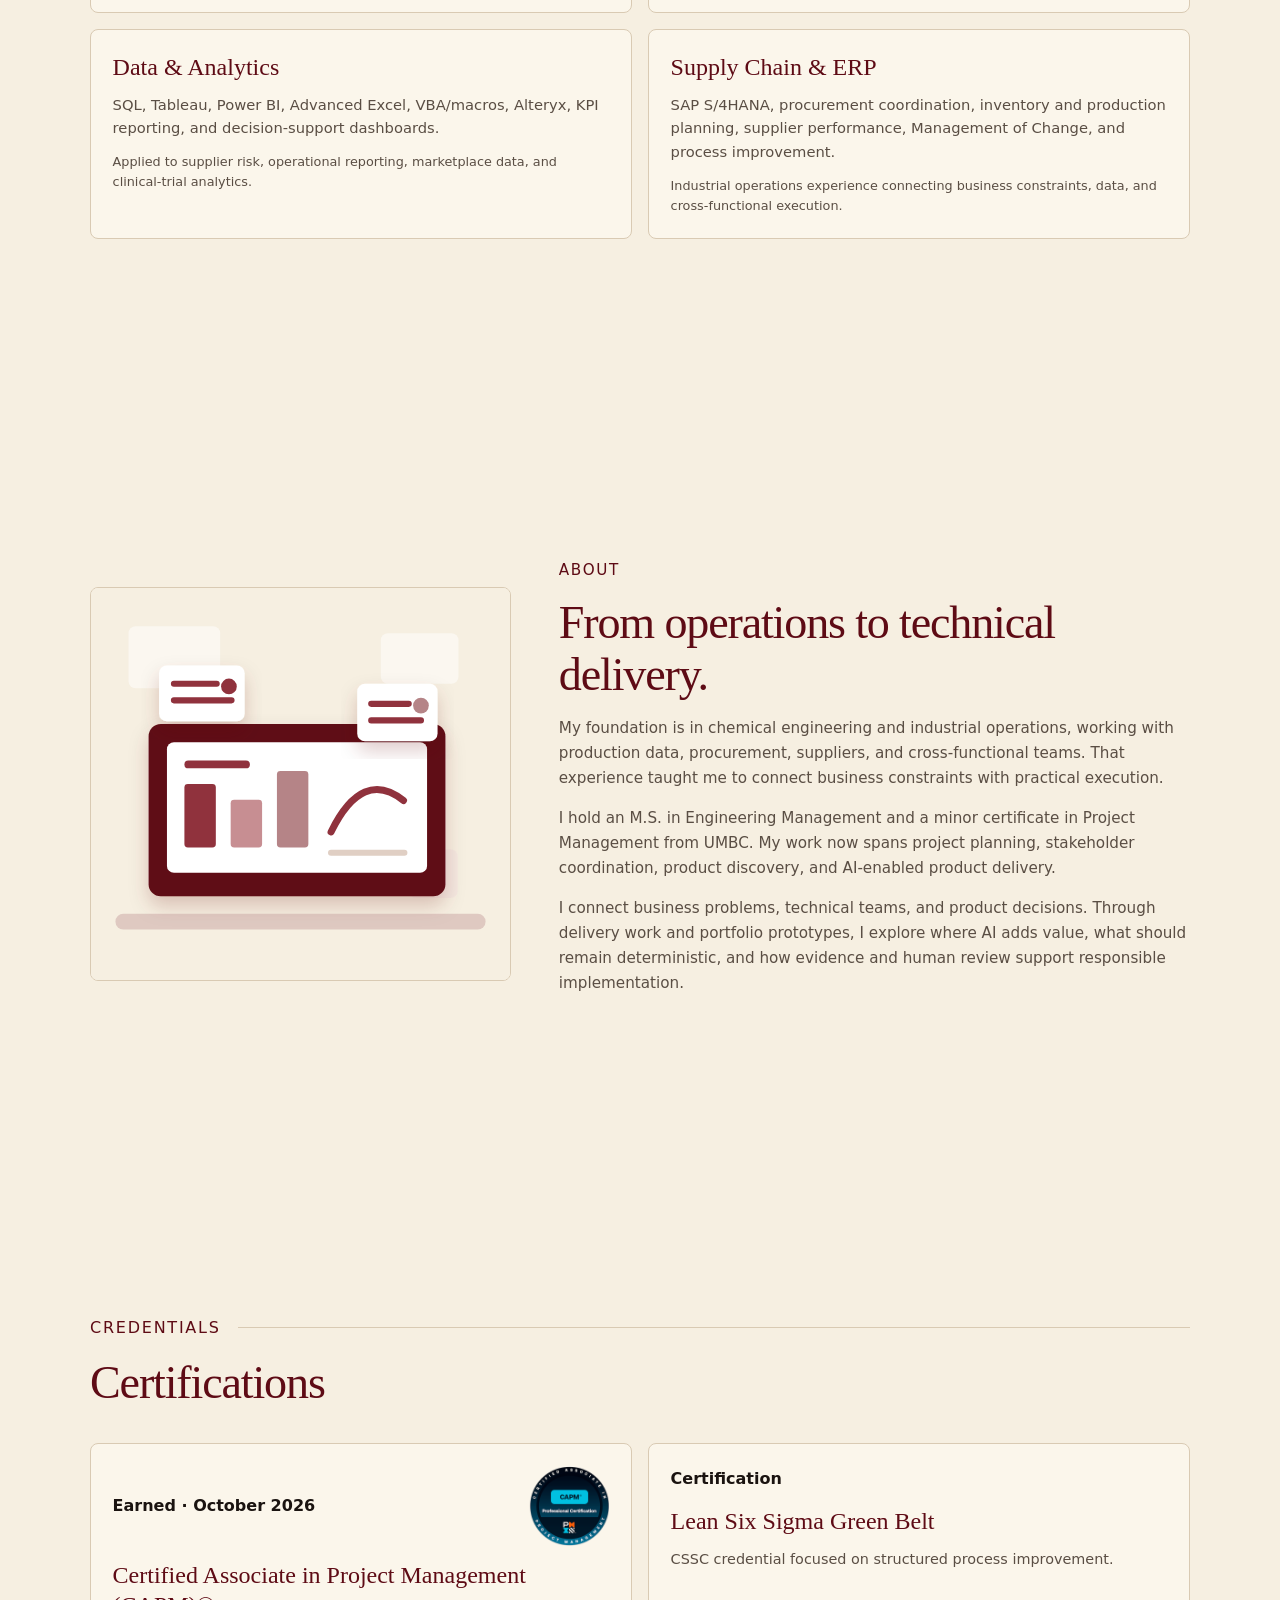
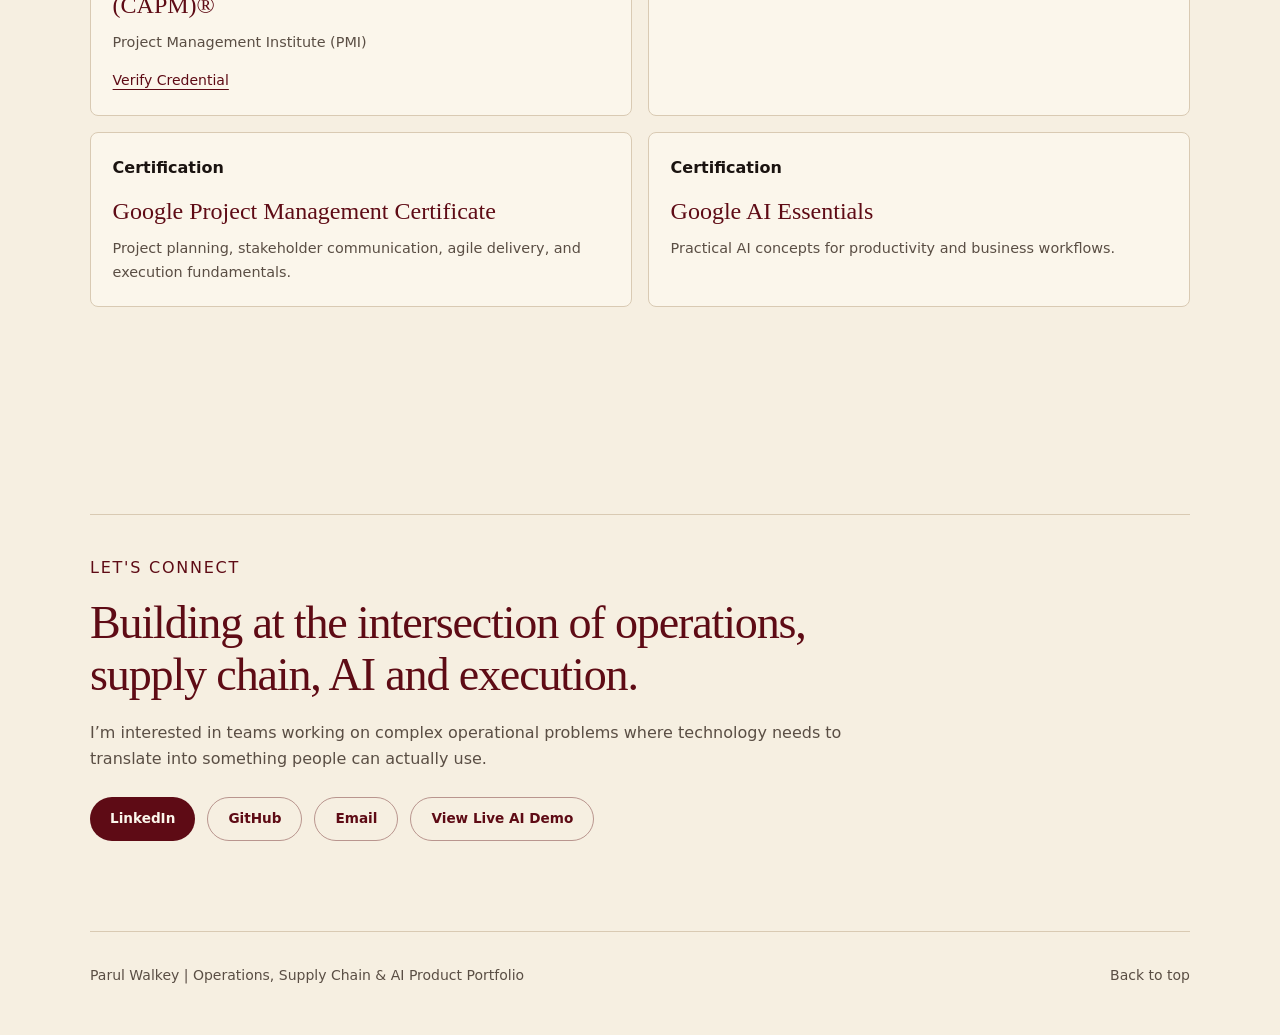
==== commit dffbd493: "Link Lean Six Sigma card to live case study and dashboard" ====
--- a/index.html
+++ b/index.html
@@ -180,8 +180,8 @@
               <h3>Lean Six Sigma Project</h3>
               <p class="showcase-description">Analyzed 6,145 supplier-quality records using DMAIC to identify the main contributors to manufacturing downtime. Developed Pareto analyses, root-cause hypotheses, a preliminary FMEA, and a proposed improvement pilot and control plan.</p>
               <ul class="showcase-competencies" aria-label="Competencies"><li>Lean Six Sigma</li><li>DMAIC</li><li>Excel</li><li>Root Cause Analysis</li></ul>
-              <a class="showcase-link" href="assets/case-studies/Supplier_Quality_DMAIC_Case_Study.pdf" target="_blank" rel="noopener" aria-label="View Case Study (PDF, opens in a new tab)">View Case Study <span aria-hidden="true">↗</span></a>
-              <!-- When the standalone site is deployed, add its URL as a secondary-project-link here. -->
+              <a class="showcase-link" href="https://supplier-quality-dmaic.vercel.app/" target="_blank" rel="noopener noreferrer" aria-label="View Project (opens in a new tab)">View Project <span aria-hidden="true">↗</span></a>
+              <a class="secondary-project-link" href="assets/case-studies/Supplier_Quality_DMAIC_Case_Study.pdf" target="_blank" rel="noopener noreferrer" aria-label="View Case Study (PDF, opens in a new tab)">View Case Study PDF <span aria-hidden="true">↗</span></a>
             </article>
             <article class="showcase-card" role="group" aria-roledescription="slide" aria-label="3 of 6: AnnieGuard — Healthcare Product Discovery">
               <div class="showcase-card-top"><span class="project-type">Venture concept</span><span class="project-index" aria-hidden="true">03</span></div>
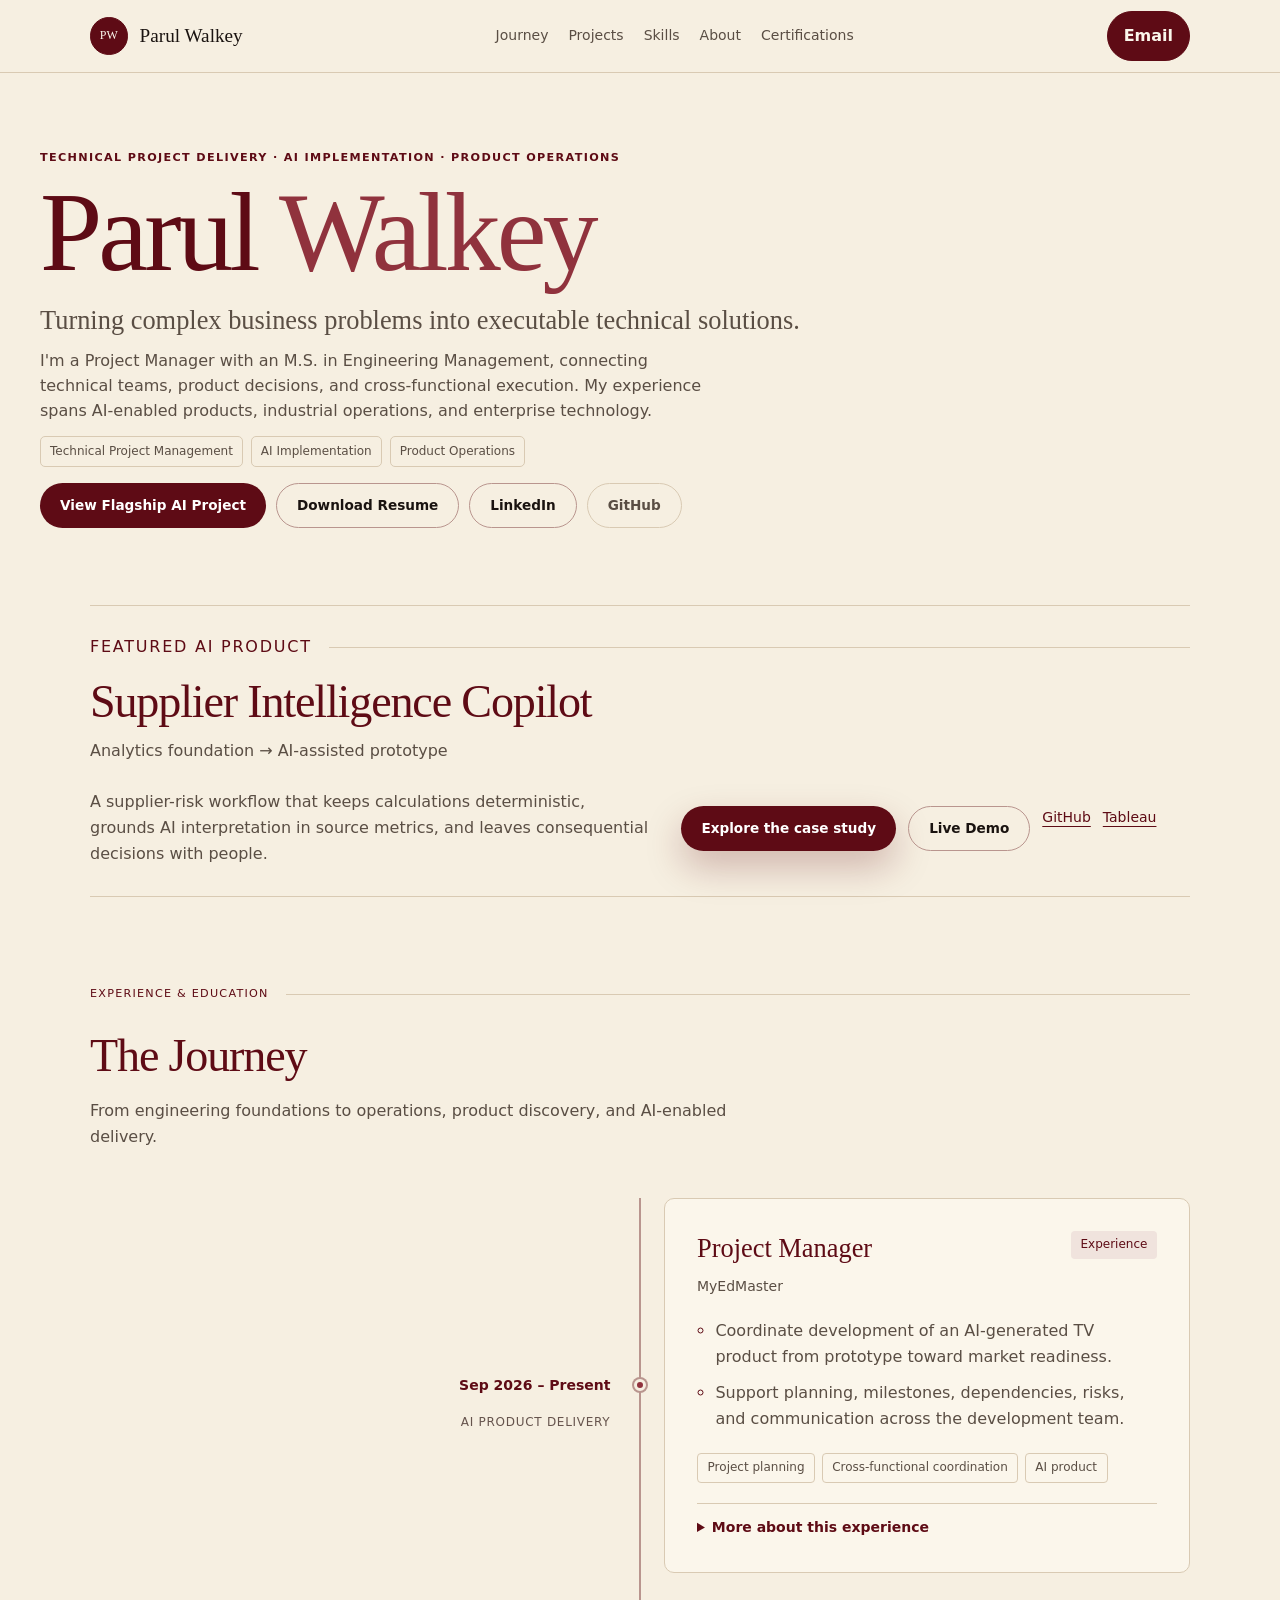
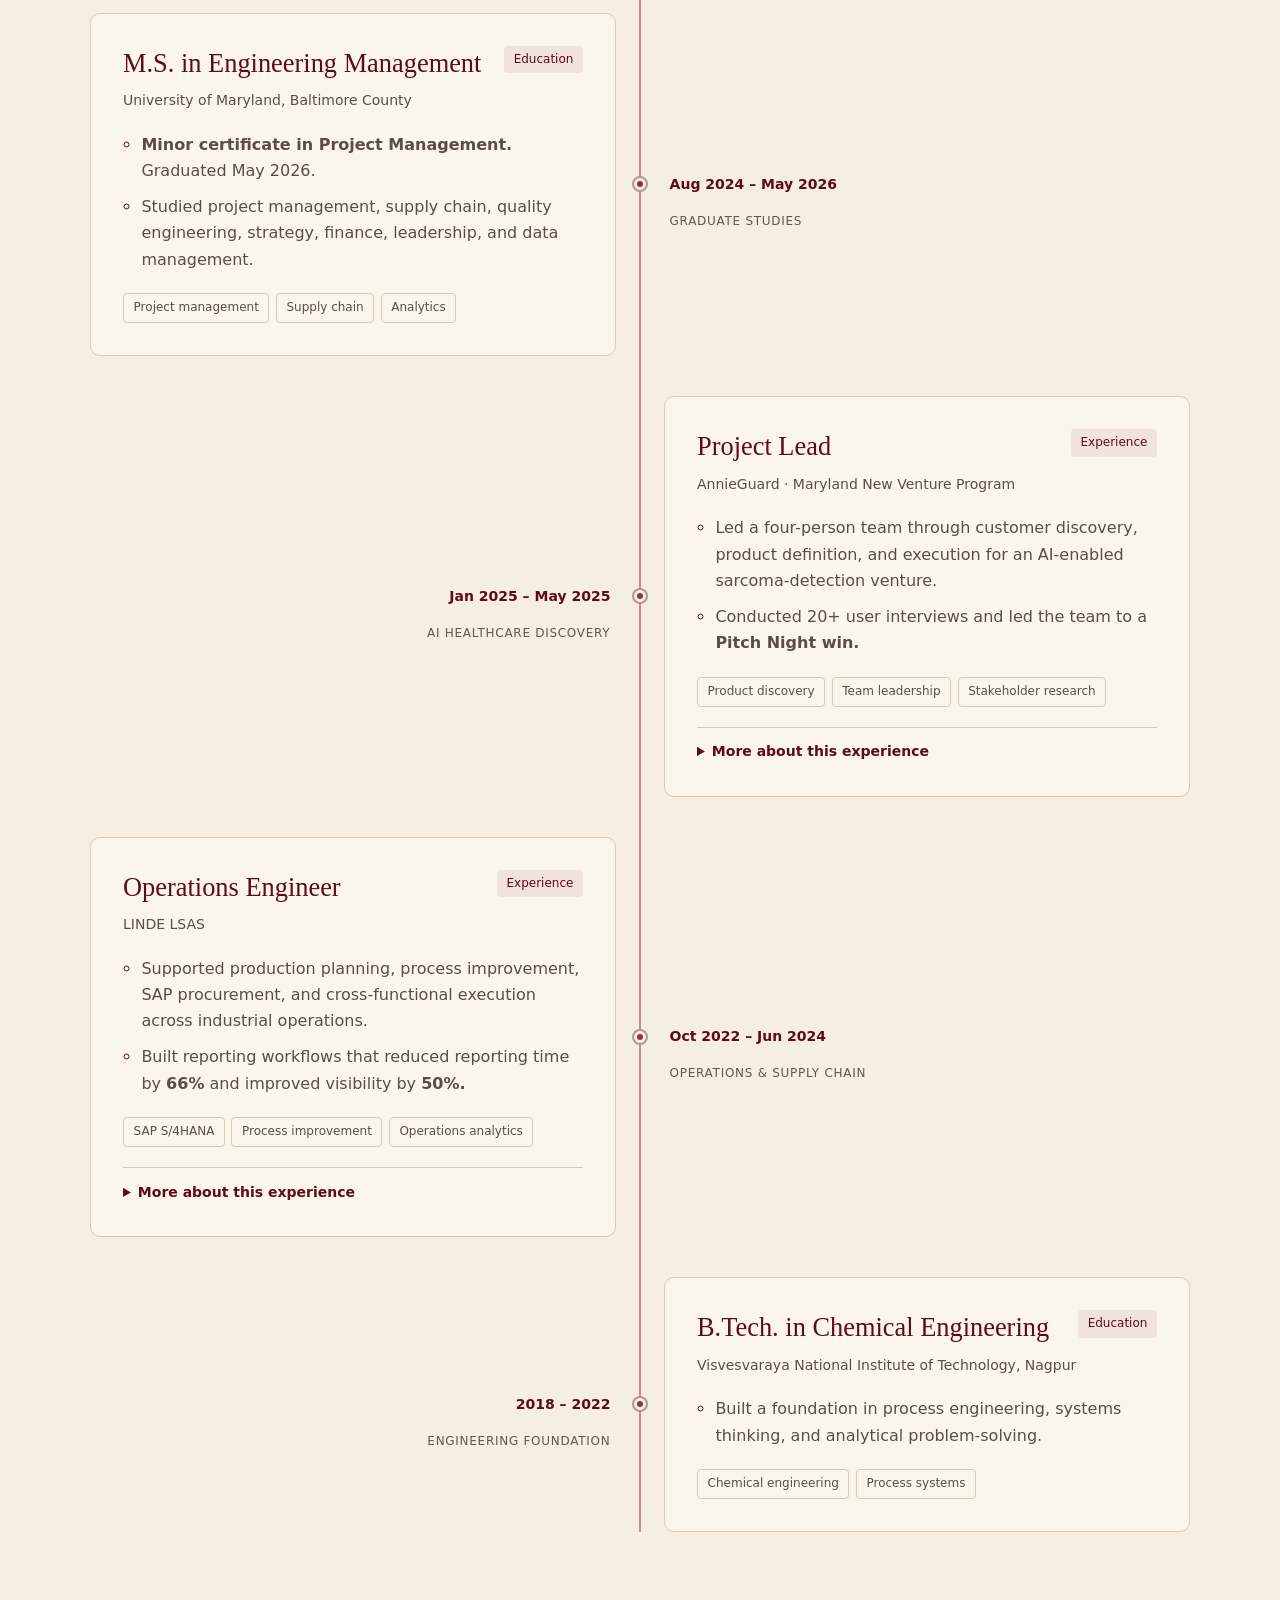
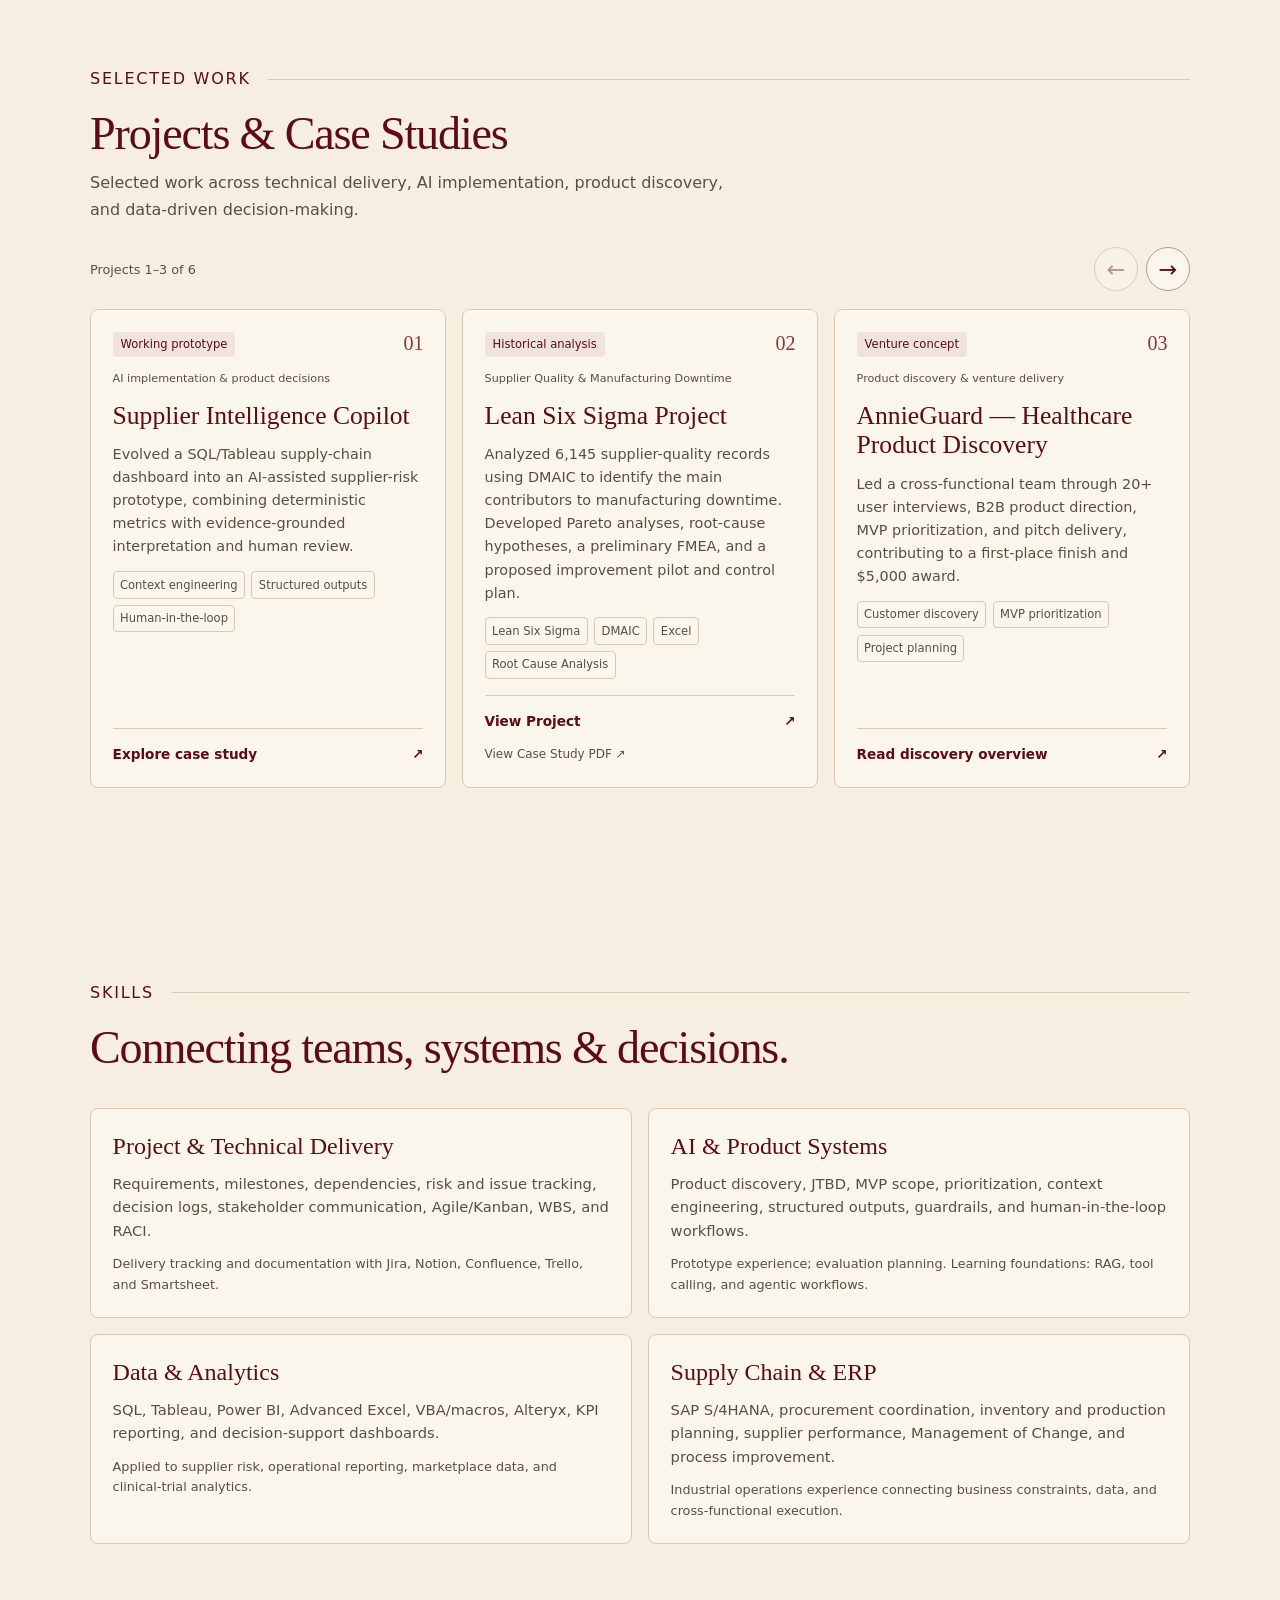
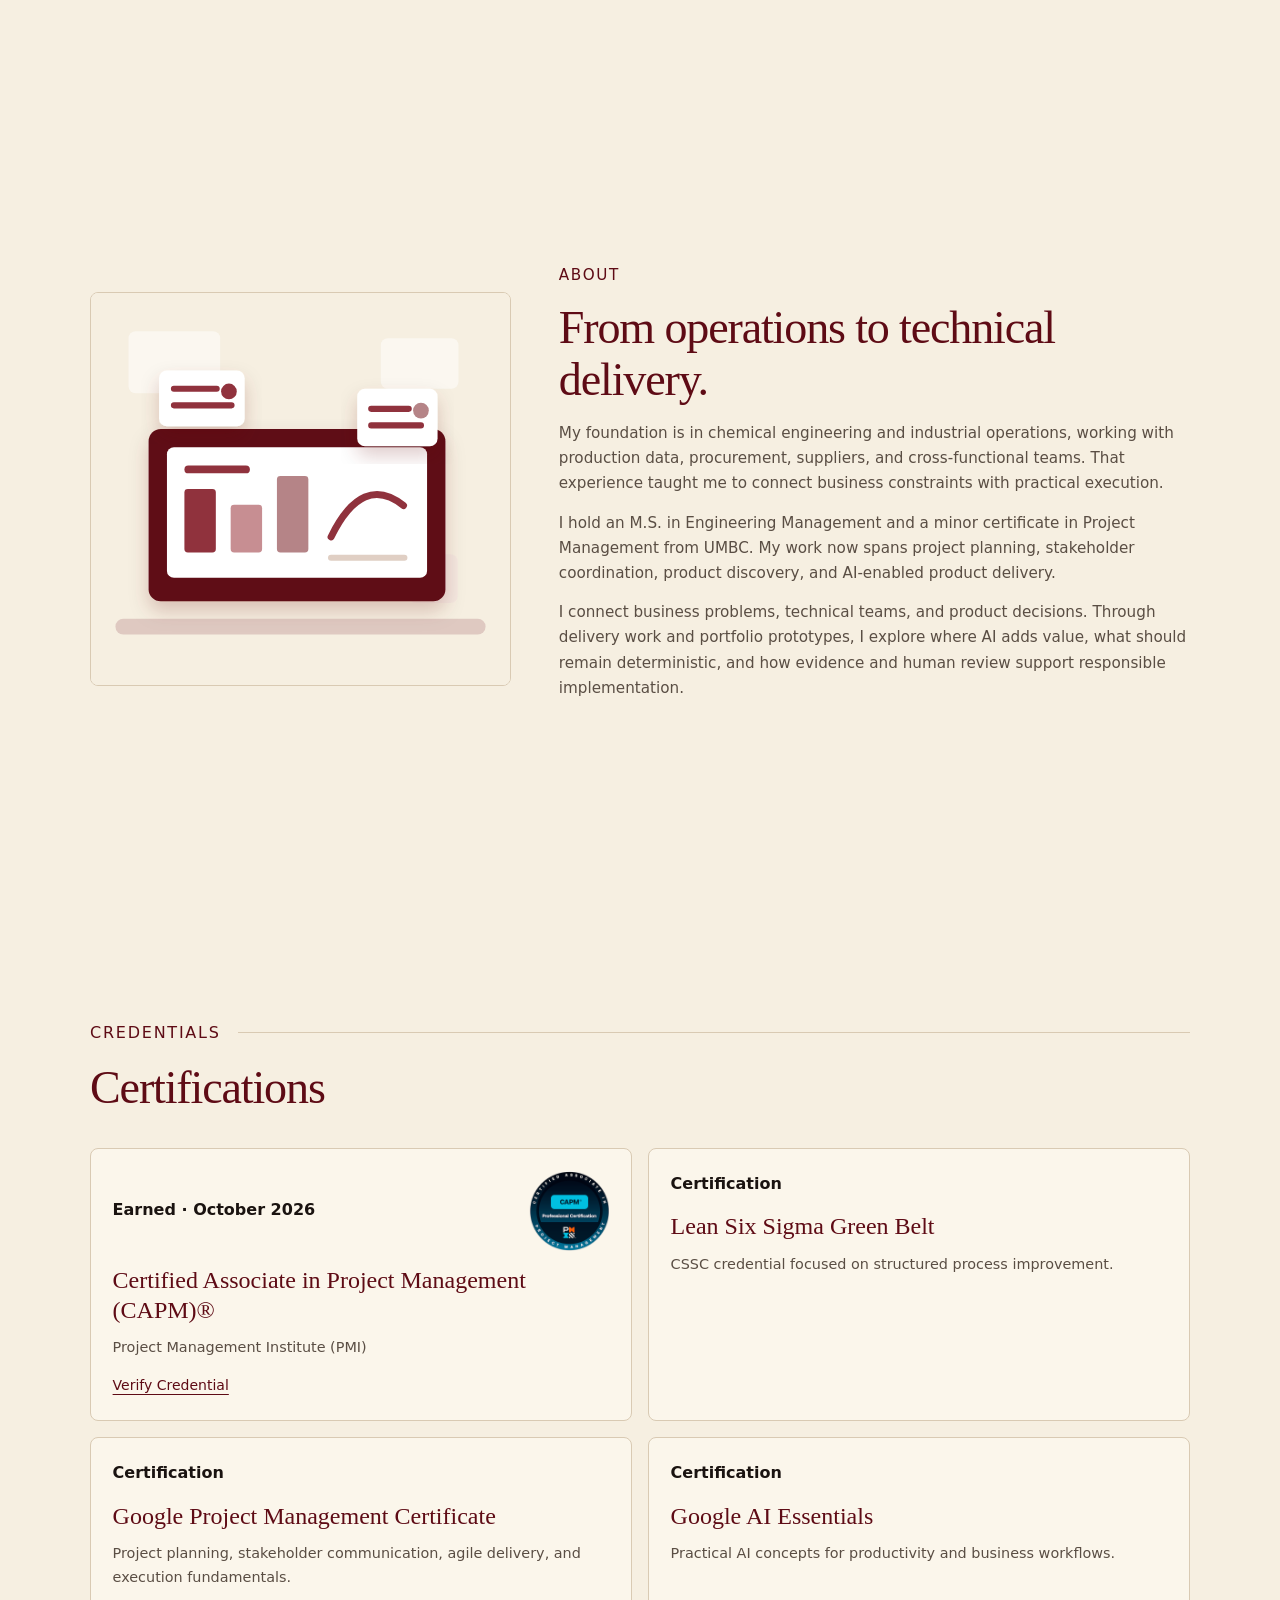
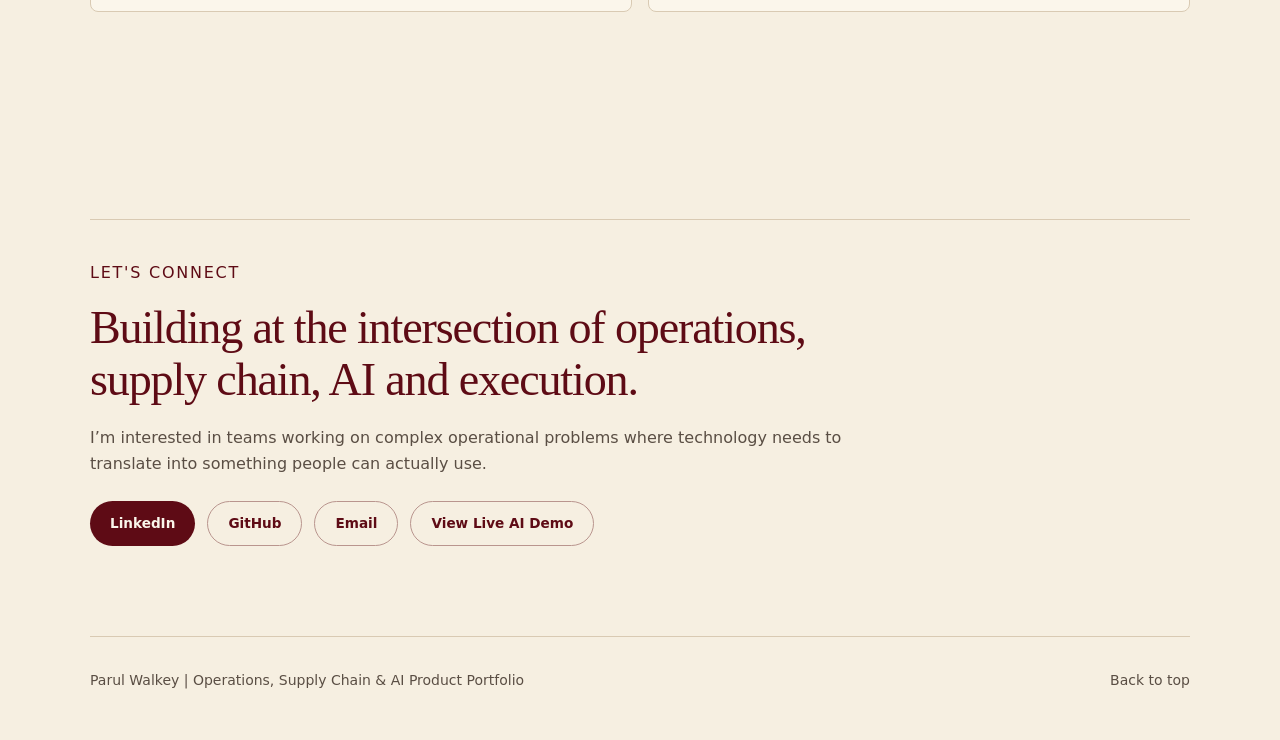
==== commit 297b701f: "Remove floral backgrounds and simplify portfolio hero" ====
--- a/index.html
+++ b/index.html
@@ -14,7 +14,6 @@
       content="Turning complex business problems into executable technical solutions. Technical project delivery, AI implementation, and product operations, with domain expertise in industrial operations, supply chain, and SAP S/4HANA."
     >
     <meta property="og:type" content="website">
-    <link rel="preload" href="styles.css" as="style">
     <link rel="stylesheet" href="styles.css">
   </head>
   <body>
@@ -38,33 +37,29 @@
     </header>
 
     <main id="main">
-      <section id="top" class="hero section-band">
-        <div class="hero-inner">
-        <div class="hero-content">
-          <p class="eyebrow">Technical Project Delivery · AI Implementation · Product Operations</p>
-          <h1>Parul <span>Walkey</span></h1>
-          <p class="hero-copy">
-            Turning complex business problems into executable technical solutions.
-          </p>
-          <p class="hero-copy">
-            I'm a Project Manager with an M.S. in Engineering Management, connecting technical teams, product decisions, and cross-functional execution. My experience spans AI-enabled products, industrial operations, and enterprise technology.
-          </p>
-          <p class="hero-subtitle" aria-label="Technical Project Management, AI Implementation, Product Operations">
-            <span>Technical Project Management</span>
-            <span>AI Implementation</span>
-            <span>Product Operations</span>
-          </p>
-          <div class="hero-actions" aria-label="Featured links">
-            <a class="button button-primary" href="#supplier-copilot">View Flagship AI Project</a>
-            <a class="button button-secondary" href="assets/resume/Parul_Walkey_Resume.pdf" target="_blank" rel="noreferrer">Download Resume</a>
-            <a class="button button-secondary" href="https://www.linkedin.com/in/parul-walkey/" rel="noreferrer">LinkedIn</a>
-            <a class="button button-secondary button-compact" href="https://github.com/parulwalkey" rel="noreferrer">GitHub</a>
-          </div>
-        </div>
-        </div>
-      </section>
-
-<section id="supplier-copilot" class="section flagship-section" aria-labelledby="supplier-copilot-title">
+      <section id="top" class="hero">
+        <p class="eyebrow">Technical Project Delivery · AI Implementation · Product Operations</p>
+        <h1>Parul <span>Walkey</span></h1>
+        <p class="hero-copy hero-lead">
+          Turning complex business problems into executable technical solutions.
+        </p>
+        <p class="hero-copy">
+          I'm a Project Manager with an M.S. in Engineering Management, connecting technical teams, product decisions, and cross-functional execution. My experience spans AI-enabled products, industrial operations, and enterprise technology.
+        </p>
+        <p class="hero-subtitle" aria-label="Technical Project Management, AI Implementation, Product Operations">
+          <span>Technical Project Management</span>
+          <span>AI Implementation</span>
+          <span>Product Operations</span>
+        </p>
+        <div class="hero-actions" aria-label="Featured links">
+          <a class="button button-primary" href="#supplier-copilot">View Flagship AI Project</a>
+          <a class="button button-secondary" href="assets/resume/Parul_Walkey_Resume.pdf" target="_blank" rel="noreferrer">Download Resume</a>
+          <a class="button button-secondary" href="https://www.linkedin.com/in/parul-walkey/" rel="noreferrer">LinkedIn</a>
+          <a class="button button-secondary" href="https://github.com/parulwalkey" rel="noreferrer">GitHub</a>
+        </div>
+      </section>
+
+      <section id="supplier-copilot" class="section flagship-section" aria-labelledby="supplier-copilot-title">
         <div class="section-heading">
           <p class="section-kicker">Featured AI Product</p>
           <h2 id="supplier-copilot-title">Supplier Intelligence Copilot</h2>
--- a/styles.css
+++ b/styles.css
@@ -216,46 +216,6 @@
   padding: var(--section-space) 0;
 }
 
-.section-band {
-  width: min(var(--content-width), calc(100% - 24px));
-  margin: 12px auto 0;
-}
-
-.hero {
-  position: relative;
-  min-height: min(720px, calc(100vh - 96px));
-  display: grid;
-  grid-template-columns: minmax(0, 1.45fr) minmax(340px, 0.95fr);
-  align-items: center;
-  gap: var(--gap-section);
-  overflow: hidden;
-  border-radius: var(--radius);
-  background: var(--bg);
-  box-shadow: var(--shadow);
-  padding: var(--card-padding);
-}
-
-.hero::after {
-  content: none;
-}
-
-.hero-media {
-  position: relative;
-  z-index: 1;
-  grid-column: 2;
-  grid-row: 1;
-  align-self: center;
-}
-
-.hero-content {
-  position: relative;
-  z-index: 1;
-  grid-column: 1;
-  grid-row: 1;
-  width: min(100%, 690px);
-  padding: var(--card-padding);
-}
-
 .eyebrow,
 .section-kicker {
   margin: 0 0 1rem;
@@ -286,41 +246,6 @@
   letter-spacing: 0;
 }
 
-.hero-copy {
-  max-width: 600px;
-  margin-bottom: 1.4rem;
-  color: var(--muted);
-  font-size: var(--font-md);
-  line-height: 1.65;
-}
-
-.hero-subtitle {
-  display: flex;
-  flex-wrap: wrap;
-  gap: var(--gap-sm);
-  max-width: 620px;
-  margin-bottom: 1.8rem;
-  color: var(--secondary);
-  font-size: var(--font-sm);
-  line-height: 1.2;
-}
-
-.hero-subtitle span {
-  border: 1px solid var(--border);
-  border-radius: 999px;
-  background: rgba(255, 255, 255, 0.9);
-  padding: 0.45rem 0.75rem;
-  color: var(--text-primary);
-  font-weight: 600;
-  transition: border-color 160ms ease, color 160ms ease, background 160ms ease;
-}
-
-.hero-subtitle span:hover {
-  border-color: var(--border-strong);
-  background: var(--card-hover);
-  color: var(--accent-text);
-}
-
 .hero-actions,
 .contact-actions {
   flex-wrap: wrap;
@@ -370,128 +295,6 @@
   background: transparent;
   color: var(--muted);
   box-shadow: none;
-}
-
-.hero-preview-card {
-  display: block;
-  border: 1px solid var(--border-strong);
-  border-radius: var(--radius);
-  background: #ffffff;
-  padding: var(--card-padding);
-  box-shadow: 0 24px 60px rgba(94, 11, 21, 0.1);
-  transition: transform 160ms ease, box-shadow 160ms ease, border-color 160ms ease;
-}
-
-.hero-preview-card:hover {
-  border-color: var(--accent-primary);
-  box-shadow: 0 28px 72px rgba(94, 11, 21, 0.16);
-  transform: translateY(-3px);
-}
-
-.preview-label,
-.preview-tags span,
-.preview-link {
-  text-transform: uppercase;
-  letter-spacing: 0.08em;
-}
-
-.preview-label {
-  display: inline-flex;
-  margin-bottom: 0.75rem;
-  border-radius: 999px;
-  background: var(--accent-soft);
-  padding: 0.45rem 0.75rem;
-  color: var(--accent-text);
-  font-size: var(--font-xs);
-  font-weight: 700;
-}
-
-.hero-preview-card h2 {
-  margin-bottom: 0.45rem;
-  color: var(--text-primary);
-  font-size: var(--font-xl);
-  line-height: 1.15;
-}
-
-.hero-preview-card > p {
-  margin-bottom: 1rem;
-  color: var(--muted);
-  line-height: 1.55;
-}
-
-.preview-tags {
-  display: flex;
-  flex-wrap: wrap;
-  gap: var(--gap-sm);
-  margin-bottom: 1rem;
-}
-
-.preview-tags span {
-  border: 1px solid var(--line);
-  border-radius: 999px;
-  background: var(--bg-secondary);
-  padding: 0.45rem 0.75rem;
-  color: var(--accent);
-  font-size: var(--font-xs);
-  font-weight: 700;
-}
-
-.preview-tags span:nth-child(3) {
-  background: var(--success-soft);
-  color: var(--success);
-}
-
-.preview-interface {
-  display: grid;
-  gap: var(--gap-sm);
-  border: 1px solid var(--line);
-  border-radius: calc(var(--radius) - 2px);
-  background: var(--bg);
-  padding: 1rem;
-}
-
-.preview-interface-header,
-.preview-metric {
-  display: flex;
-  align-items: center;
-  justify-content: space-between;
-  gap: var(--gap-sm);
-}
-
-.preview-interface-header {
-  border-bottom: 1px solid var(--line);
-  padding-bottom: 0.75rem;
-}
-
-.preview-interface-header strong {
-  color: var(--text-primary);
-}
-
-.preview-interface-header span {
-  border-radius: 999px;
-  background: var(--warning-soft);
-  padding: 0.45rem 0.75rem;
-  color: var(--warning);
-  font-size: var(--font-xs);
-  font-weight: 700;
-}
-
-.preview-metric span {
-  color: var(--muted);
-  font-size: var(--font-sm);
-}
-
-.preview-metric strong {
-  color: var(--text-primary);
-  font-size: var(--font-sm);
-}
-
-.preview-link {
-  display: inline-flex;
-  margin-top: 1rem;
-  color: var(--accent);
-  font-size: var(--font-xs);
-  font-weight: 700;
 }
 
 .split-section {
@@ -1133,23 +936,6 @@
     scroll-padding-top: 8rem;
   }
 
-  .hero {
-    min-height: auto;
-    grid-template-columns: 1fr;
-    gap: var(--gap-card);
-  }
-
-  .hero-media,
-  .hero-content {
-    grid-column: 1;
-    grid-row: auto;
-  }
-
-  .hero-media {
-    order: 2;
-    padding: 0 var(--card-padding) var(--card-padding);
-  }
-
   .split-section,
   .split-section.reverse,
   .section-heading,
@@ -1192,10 +978,6 @@
     padding: var(--section-space) 0;
   }
 
-  .section-band {
-    width: min(100% - 16px, var(--content-width));
-  }
-
   .nav {
     width: min(100% - 24px, var(--content-width));
     min-height: 64px;
@@ -1207,18 +989,6 @@
 
   .nav-cta {
     display: inline-flex;
-  }
-
-  .hero {
-    padding: 0;
-  }
-
-  .hero-content {
-    padding: var(--card-padding);
-  }
-
-  .hero-media {
-    padding: 0 var(--card-padding) var(--card-padding);
   }
 
   .button {
@@ -1340,22 +1110,7 @@
 .nav-cta { background: var(--accent-primary); color: #FBF6EB; border-color: var(--accent-primary); box-shadow: none; }
 .nav-cta:hover { background: var(--rose); color: #FBF6EB; border-color: var(--rose); }
 .nav-links a:hover, .site-footer a:hover { color: var(--rose); }
-.hero { min-height: auto; background: var(--bg); border: 0; border-radius: 0; box-shadow: none; padding: clamp(3rem, 6vw, 5rem) 0; gap: clamp(2rem, 5vw, 4rem); grid-template-columns: minmax(0, 1.25fr) minmax(0, .85fr); }
-.hero-content { padding: 0; }
-.hero h1 { font-family: var(--font-editorial); font-size: clamp(5.5rem, 9vw, 8rem); font-weight: 400; color: var(--accent-primary); letter-spacing: -.035em; line-height: .96; margin-bottom: 1.8rem; }
-.hero h1 span { display: block; color: var(--rose); }
-.hero-copy { font-size: 1.05rem; max-width: 55ch; }
 .eyebrow { border: 0; padding: 0; background: none; border-radius: 0; letter-spacing: .12em; margin-bottom: 1.75rem; line-height: 1.5; }
-.hero-subtitle { gap: .4rem 1rem; }
-.hero-subtitle span { background: transparent; border: 0; border-radius: 0; padding: .2rem 0; color: var(--text-secondary); font-size: .8rem; font-weight: 500; }
-.hero-preview-card { background: var(--card); border-radius: 10px; border: 1px solid var(--border); padding: 1.75rem; box-shadow: none; }
-.hero-preview-card:hover { border-color: var(--border-strong); box-shadow: var(--shadow); transform: translateY(-2px); }
-.hero-preview-card h2 { font-family: var(--font-editorial); font-size: 2rem; font-weight: 400; color: var(--accent-primary); }
-.preview-label { color: var(--rose); background: none; padding: 0; border-radius: 0; font-weight: 500; }
-.preview-interface { background: var(--bg); border-radius: 6px; }
-.preview-tags span { background: var(--card); border-radius: 4px; padding: .35rem .55rem; letter-spacing: .04em; }
-.preview-tags span:nth-child(3) { background: var(--accent-soft); color: var(--accent-primary); }
-.preview-interface-header span { background: var(--accent-soft); color: var(--rose); }
 .button { min-height: 2.8rem; border-radius: 999px; font-size: .85rem; }
 .button-primary { box-shadow: none; }
 .button-secondary { border-color: var(--border-strong); }
@@ -1407,15 +1162,7 @@
 .contact-card .button-secondary:hover { color: var(--accent-primary); background: var(--card); border-color: var(--accent-primary); }
 .flagship-section a:focus-visible, .contact-card a:focus-visible { outline-color: var(--accent-primary); }
 .site-footer { border-top: 1px solid var(--border); }
-@media (max-width: 980px) {
- .hero { grid-template-columns: 1fr; }
- .hero-media { padding: 0; }
-}
 @media (max-width: 680px) {
- .hero { padding: 2.5rem .75rem; }
- .hero-content { padding: 0; }
- .hero h1 { font-size: clamp(4rem, 20vw, 5.4rem); }
- .hero-preview-card { padding: 1.4rem; }
  .journey-heading { margin-bottom: 2rem; }
  .journey-card-heading { gap: .7rem; }
  .journey-card h3 { font-size: 1.45rem; }
@@ -1425,19 +1172,12 @@
 /* Compact editorial sections; content can always grow beyond the viewport. */
 :root { --header-height: 73px; --section-inset: 28px; }
 html { scroll-padding-top: var(--header-height); }
-.section.viewport-section, .hero, .flagship-section { padding-block: var(--section-inset); }
+.section.viewport-section, .flagship-section { padding-block: var(--section-inset); }
 .viewport-section { min-height: calc(100svh - var(--header-height)); display: flex; flex-direction: column; justify-content: center; }
 .section-heading { margin-bottom: 1.5rem; }
 .section-heading > .section-kicker { margin-bottom: 1rem; }
 .section-heading h2 { margin-bottom: .65rem; }
 .section-heading p:last-child { margin-bottom: 0; }
-.hero { display: block; overflow: visible; min-height: calc(100svh - var(--header-height)); margin-top: 0; }
-.hero-content { display: grid; grid-template-columns: minmax(0, .9fr) minmax(0, 1.1fr); column-gap: 3rem; row-gap: .85rem; width: 100%; }
-.hero-content .eyebrow { grid-column: 1 / -1; margin-bottom: .25rem; }
-.hero-content h1 { grid-column: 1; grid-row: 2 / 7; align-self: start; margin: 0; }
-.hero-content .hero-copy { grid-column: 2; margin: 0; }
-.hero-content .hero-subtitle { grid-column: 2; margin: 0; line-height: 1.45; }
-.hero-content .hero-actions { grid-column: 1 / -1; margin-top: .5rem; }
 .flagship-section { border-block: 1px solid var(--border); }
 .flagship-intro { display: grid; grid-template-columns: 1.1fr 1fr; gap: 2rem; align-items: center; }
 .flagship-intro > p { color: var(--text-secondary); margin: 0; }
@@ -1504,21 +1244,16 @@
 .artifact-links { display: flex; flex-wrap: wrap; gap: .75rem 1.25rem; }
 @media (max-width: 1100px) and (min-width: 981px) {
  .project-track { grid-auto-columns: calc((100% - 16px) / 2); }
- .hero-content { column-gap: 2rem; }
 }
 @media (max-width: 980px) {
  :root { --header-height: 104px; --section-inset: 28px; }
- .hero-content { display: block; }
- .hero-content .eyebrow, .hero-content .hero-copy, .hero-content .hero-subtitle { margin-bottom: 1.2rem; }
- .hero-content h1 { margin-bottom: 1.8rem; }
  .project-track { grid-auto-columns: calc((100% - 16px) / 2); }
  #about { gap: 1.5rem; grid-template-columns: minmax(0, .75fr) minmax(0, 1.25fr); }
  .flagship-intro { display: block; }
  .flagship-intro > p { margin-bottom: 1rem; }
 }
 @media (max-width: 680px) {
- .viewport-section, .hero { min-height: auto; }
- .hero { padding-inline: .75rem; }
+ .viewport-section { min-height: auto; }
  .project-track { grid-auto-columns: 100%; }
  .showcase-card { padding: 1.25rem; }
  .competency-grid, .education-grid { grid-template-columns: 1fr; }
@@ -1533,112 +1268,61 @@
  .project-track { grid-auto-columns: calc((100% - 16px) / 2); }
 }
 
-/* Floral landing page: isolated from the approved portfolio sections. */
-#top.hero {
-  width: 100%;
-  max-width: none;
+/* Homepage hero */
+.hero {
+  width: min(1200px, calc(100% - clamp(40px, 6vw, 64px)));
+  margin-inline: auto;
+  padding-block: clamp(2rem, 6vw, 5rem);
+}
+
+.hero .eyebrow {
+  font-size: .7rem;
+  margin-bottom: .75rem;
+}
+
+.hero h1 {
+  color: var(--accent-primary);
+  font-family: var(--font-editorial);
+  font-size: clamp(3.5rem, 10vw, 7rem);
+  font-weight: 400;
+  letter-spacing: -.035em;
+  line-height: .96;
+  margin-bottom: 1.125rem;
+}
+
+.hero h1 span {
+  color: var(--rose);
+}
+
+.hero-copy {
+  max-width: 65ch;
+  color: var(--muted);
+  line-height: 1.55;
+  margin-bottom: .75rem;
+}
+
+.hero-lead {
+  font-family: var(--font-editorial);
+  font-size: clamp(1.4rem, 3vw, 1.65rem);
+  line-height: 1.25;
+}
+
+.hero-subtitle {
   display: flex;
-  flex-direction: column;
-  justify-content: center;
-  position: relative;
-  isolation: isolate;
-  overflow: clip;
-  min-height: calc(100svh - var(--header-height));
-  padding: 24px 0;
-  background: #FBF6EB url("assets/hero-background-landscape.webp") left center / 112% auto no-repeat;
-}
-#top .hero-inner {
-  position: relative;
-  z-index: 1;
-  display: grid;
-  grid-template-columns: minmax(0, .65fr) minmax(0, .35fr);
-  column-gap: 32px;
-  width: min(1200px, calc(100% - 64px));
-  margin-inline: auto;
-}
-#top .hero-content { display: block; width: 100%; min-width: 0; padding: 0; }
-#top .hero-content .eyebrow {
-  font-size: .7rem;
-  line-height: 1.5;
-  letter-spacing: .12em;
-  margin: 0 0 12px;
-}
-#top .hero-content h1 {
-  font-size: 7rem;
-  line-height: .92;
-  margin: 0 0 18px;
-}
-#top .hero-content .hero-copy {
-  max-width: none;
-  font-size: 1rem;
-  line-height: 1.5;
-  margin: 0 0 12px;
-}
-#top .hero-content h1 + .hero-copy {
-  font-family: var(--font-editorial);
-  font-size: 1.65rem;
-  line-height: 1.2;
-  margin-bottom: 16px;
-}
-#top .hero-content .hero-subtitle {
-  max-width: none;
+  flex-wrap: wrap;
   gap: 6px 8px;
-  align-items: center;
-  margin: 4px 0 16px;
-}
-#top .hero-subtitle span { font-size: .75rem; padding: 0; }
-#top .hero-subtitle span {
+  margin-bottom: 1rem;
+}
+
+.hero-subtitle span {
   border: 1px solid var(--border);
   border-radius: 5px;
   padding: 5px 9px;
-  background: transparent;
-}
-#top .hero-content .hero-actions { margin: 0; gap: 10px; }
-@media (max-width: 1100px) {
-  #top.hero {
-    background-image: url("assets/hero-background-portrait.webp");
-    background-position: right top;
-    background-size: cover;
-  }
-}
-@media (min-width: 981px) and (max-height: 800px) {
-  #top.hero { padding-block: 20px; }
-  #top .hero-content h1 { font-size: 6.25rem; margin-bottom: 12px; }
-  #top .hero-content .eyebrow { margin-bottom: 8px; }
-  #top .hero-content .hero-copy { margin-bottom: 10px; }
-  #top .hero-content h1 + .hero-copy { font-size: 1.5rem; margin-bottom: 12px; }
-  #top .hero-content .hero-subtitle { margin-bottom: 12px; }
-}
-@media (min-width: 1600px) and (min-height: 901px) {
-  #top .hero-content h1 { font-size: 8rem; }
-  #top .hero-content .hero-copy { line-height: 1.65; margin-bottom: 16px; }
-}
-@media (max-width: 980px) {
-  #top.hero { min-height: auto; justify-content: flex-start; padding: 28px 0; }
-  #top .hero-inner { width: calc(100% - 48px); display: block; }
-  #top .hero-content { width: 100%; }
-  #top .hero-content h1 { font-size: 6rem; }
-  #top .hero-content .hero-copy { margin-bottom: 16px; }
-  #top .hero-content .hero-subtitle { margin-bottom: 20px; }
-}
-@media (max-width: 680px) {
-  #top .hero-inner { width: calc(100% - 40px); }
-  #top .hero-content .eyebrow { font-size: .65rem; margin-bottom: 20px; }
-  #top .hero-content h1 { font-size: 4.75rem; line-height: .96; margin-bottom: 24px; }
-  #top .hero-content h1 + .hero-copy { font-size: 1.45rem; line-height: 1.3; margin-bottom: 22px; }
-  #top .hero-content .hero-copy { line-height: 1.65; margin-bottom: 20px; }
-  #top .hero-subtitle { line-height: 1.45; }
-  #top .hero-content .hero-actions { gap: 10px; }
-}
-@media (max-width: 350px) {
-  #top .hero-content h1 { font-size: 4.25rem; }
-}
-@media (max-width: 1100px) {
-  #top.hero::before {
-    content: "";
-    position: absolute;
-    inset: 0;
-    pointer-events: none;
-    background: linear-gradient(to right, rgb(251 246 235 / .94), rgb(251 246 235 / .86) 60%, rgb(251 246 235 / .28) 100%);
-  }
-}
+  color: var(--text-secondary);
+  font-size: .75rem;
+  font-weight: 500;
+}
+
+.hero-actions {
+  gap: 10px;
+}
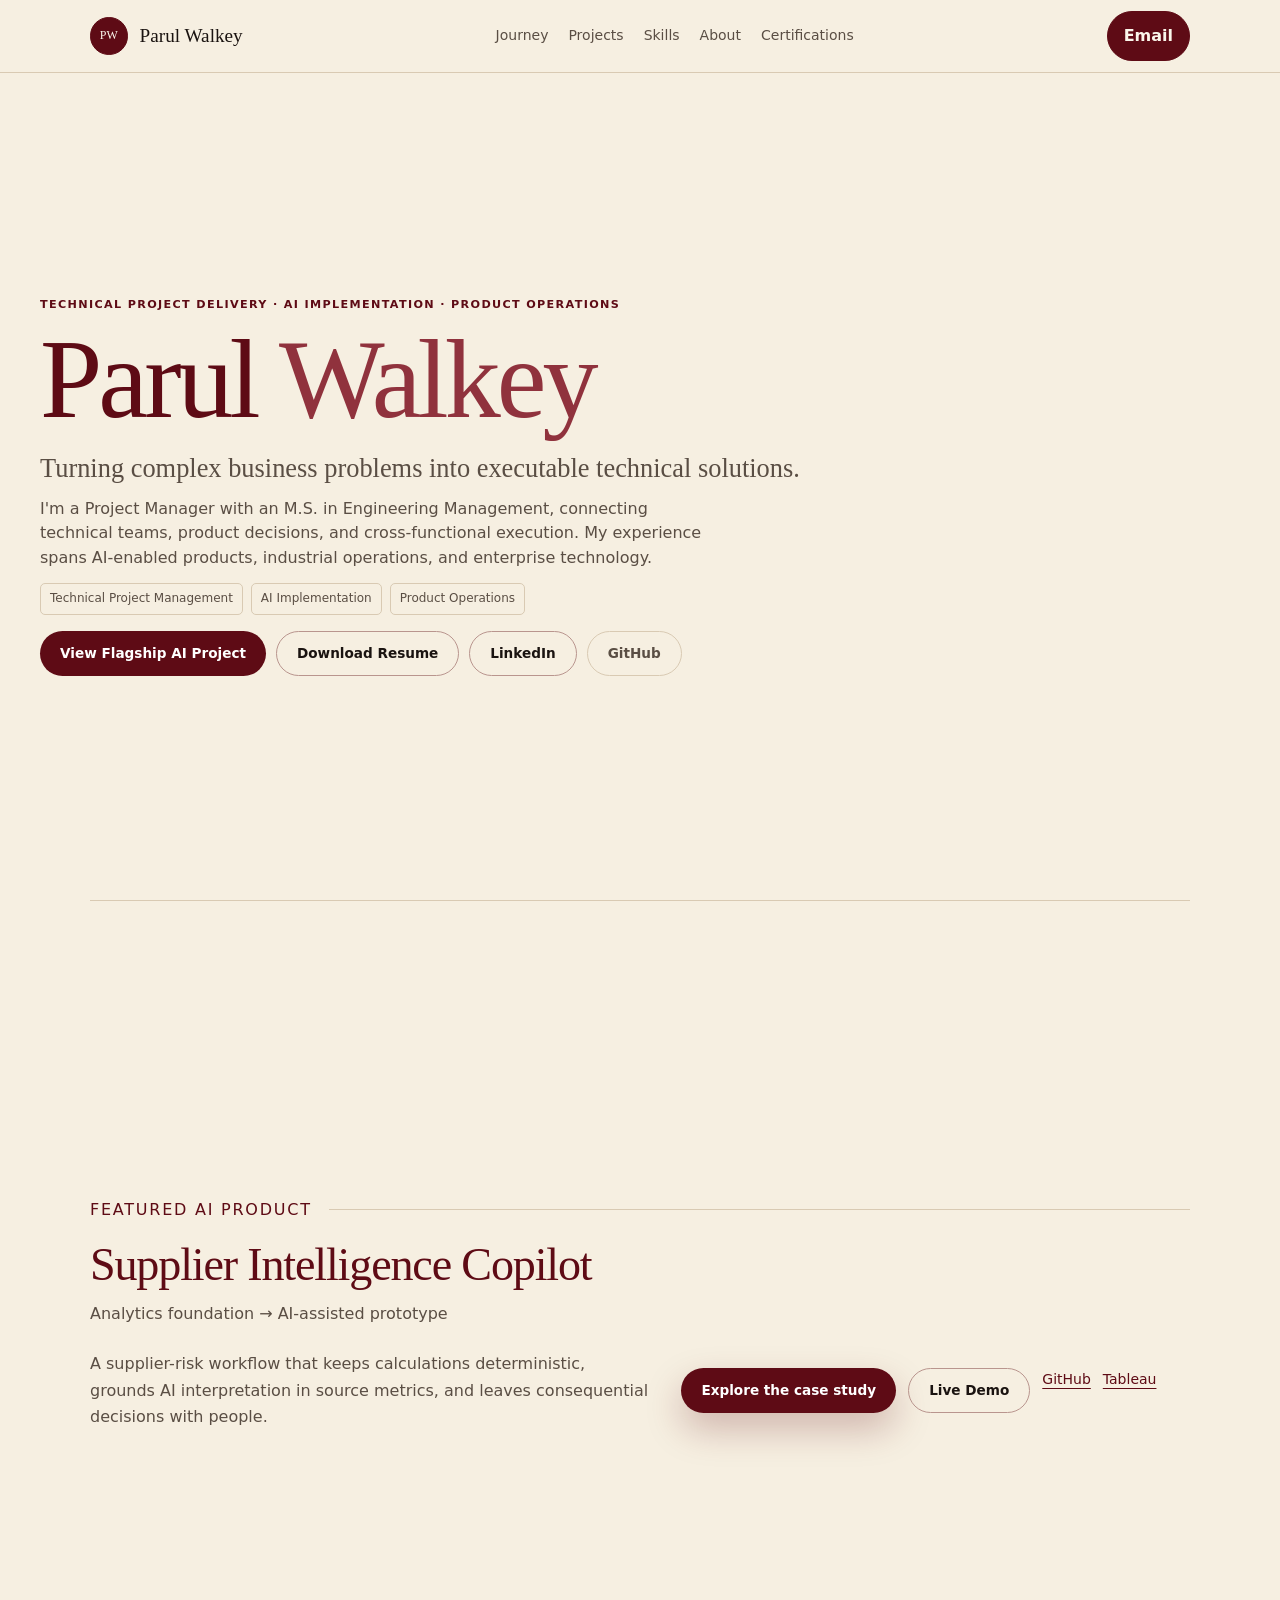
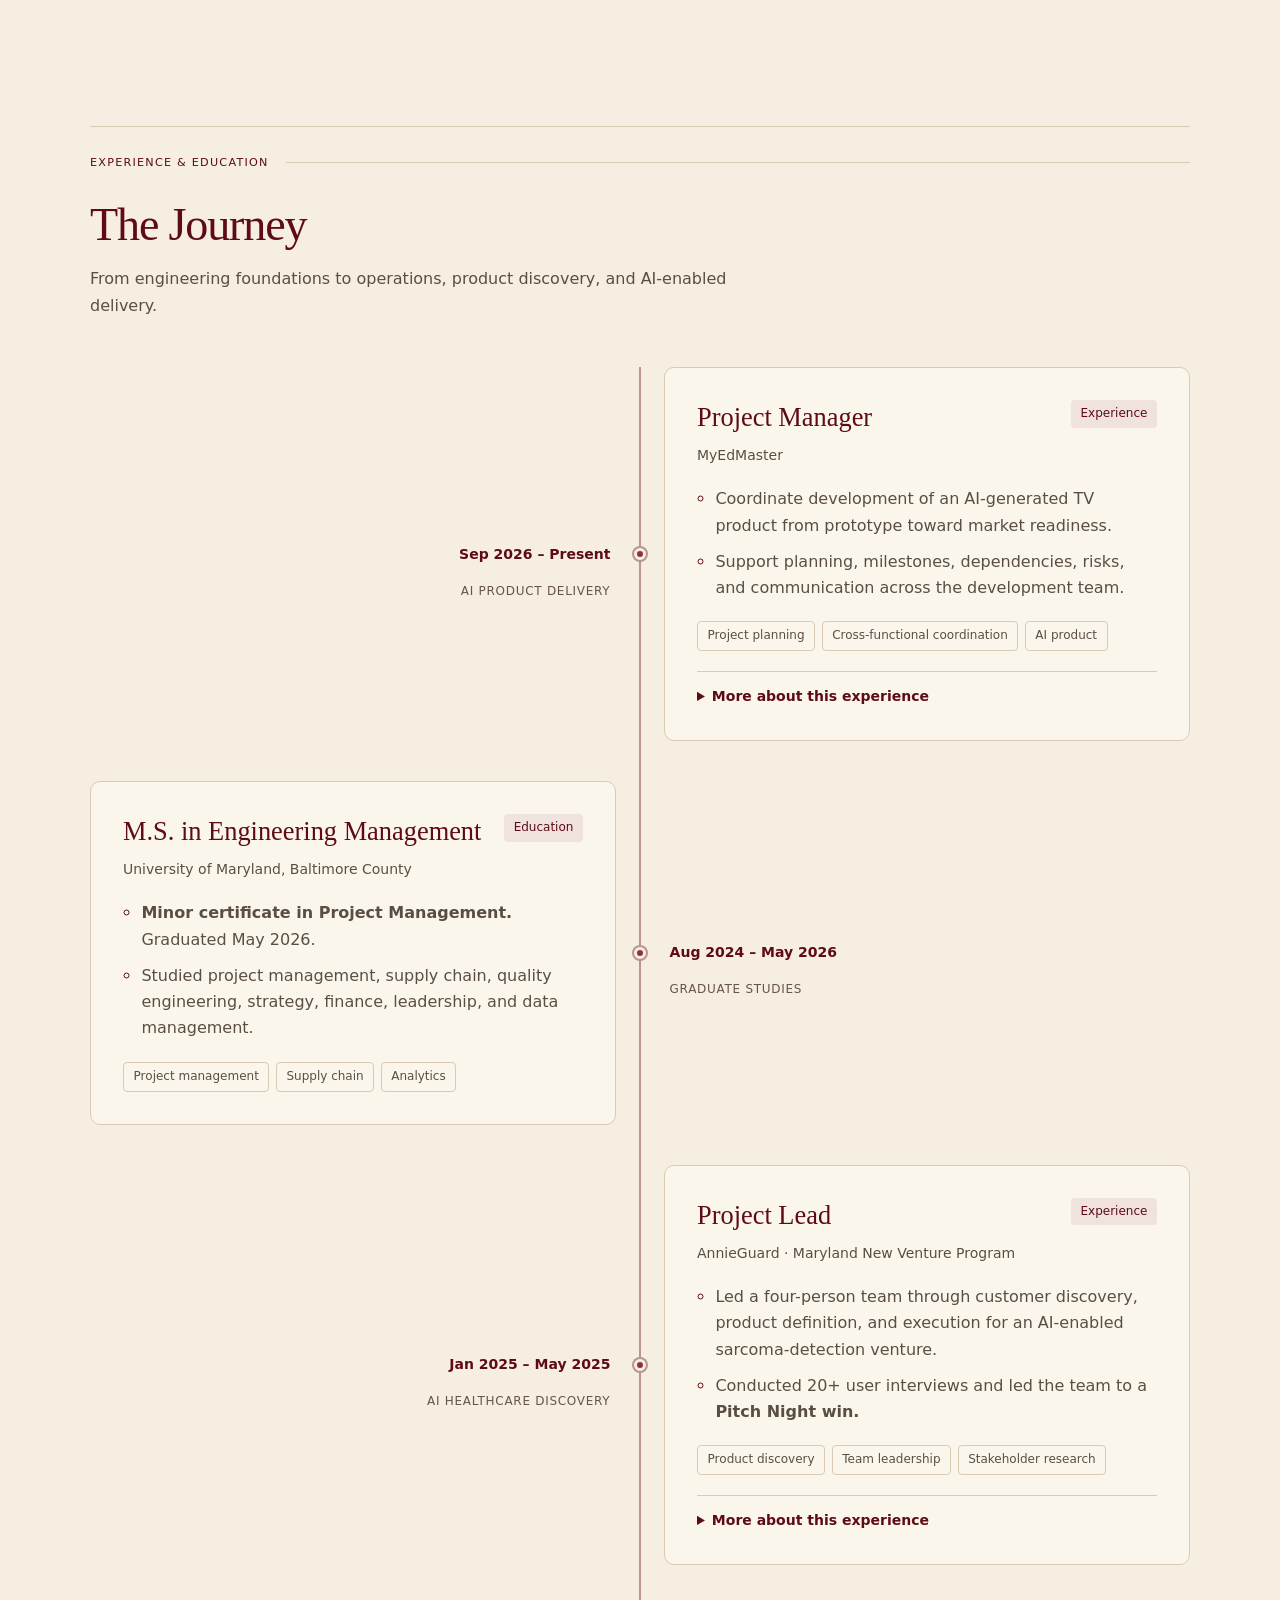
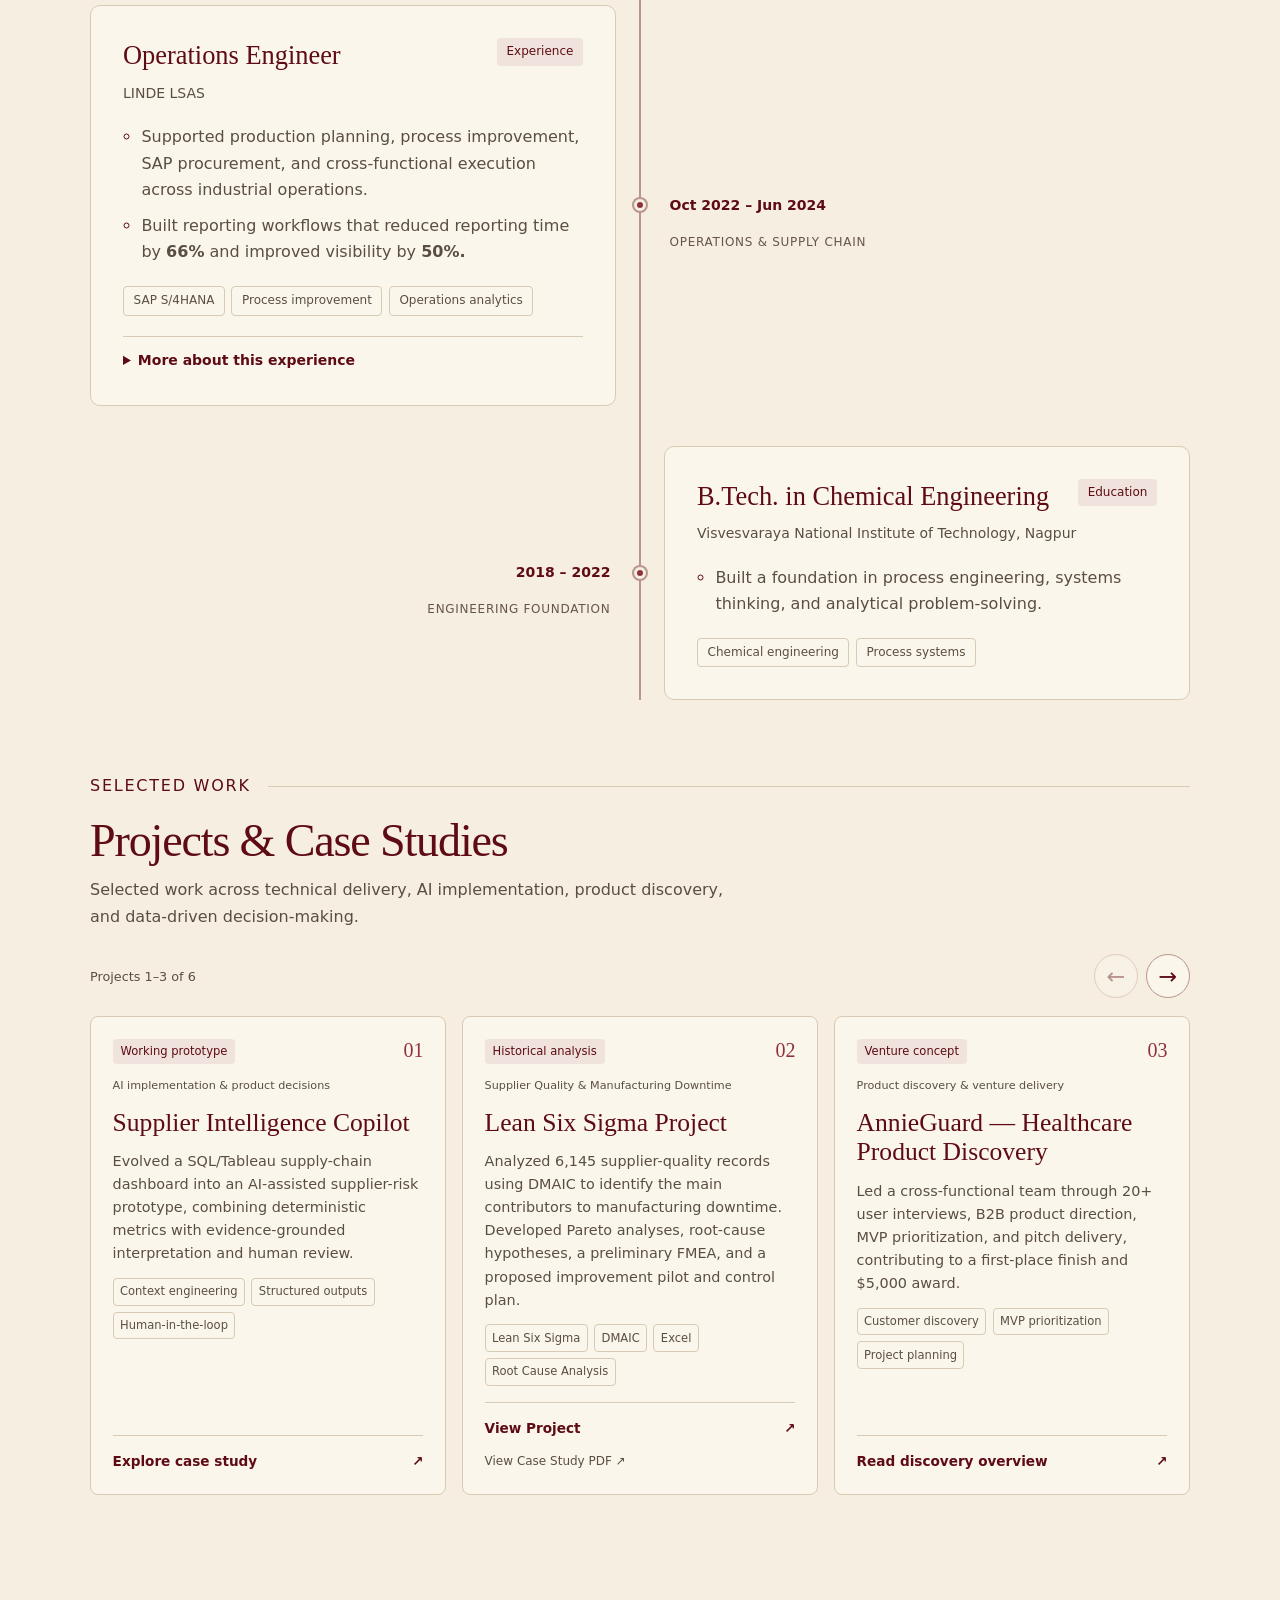
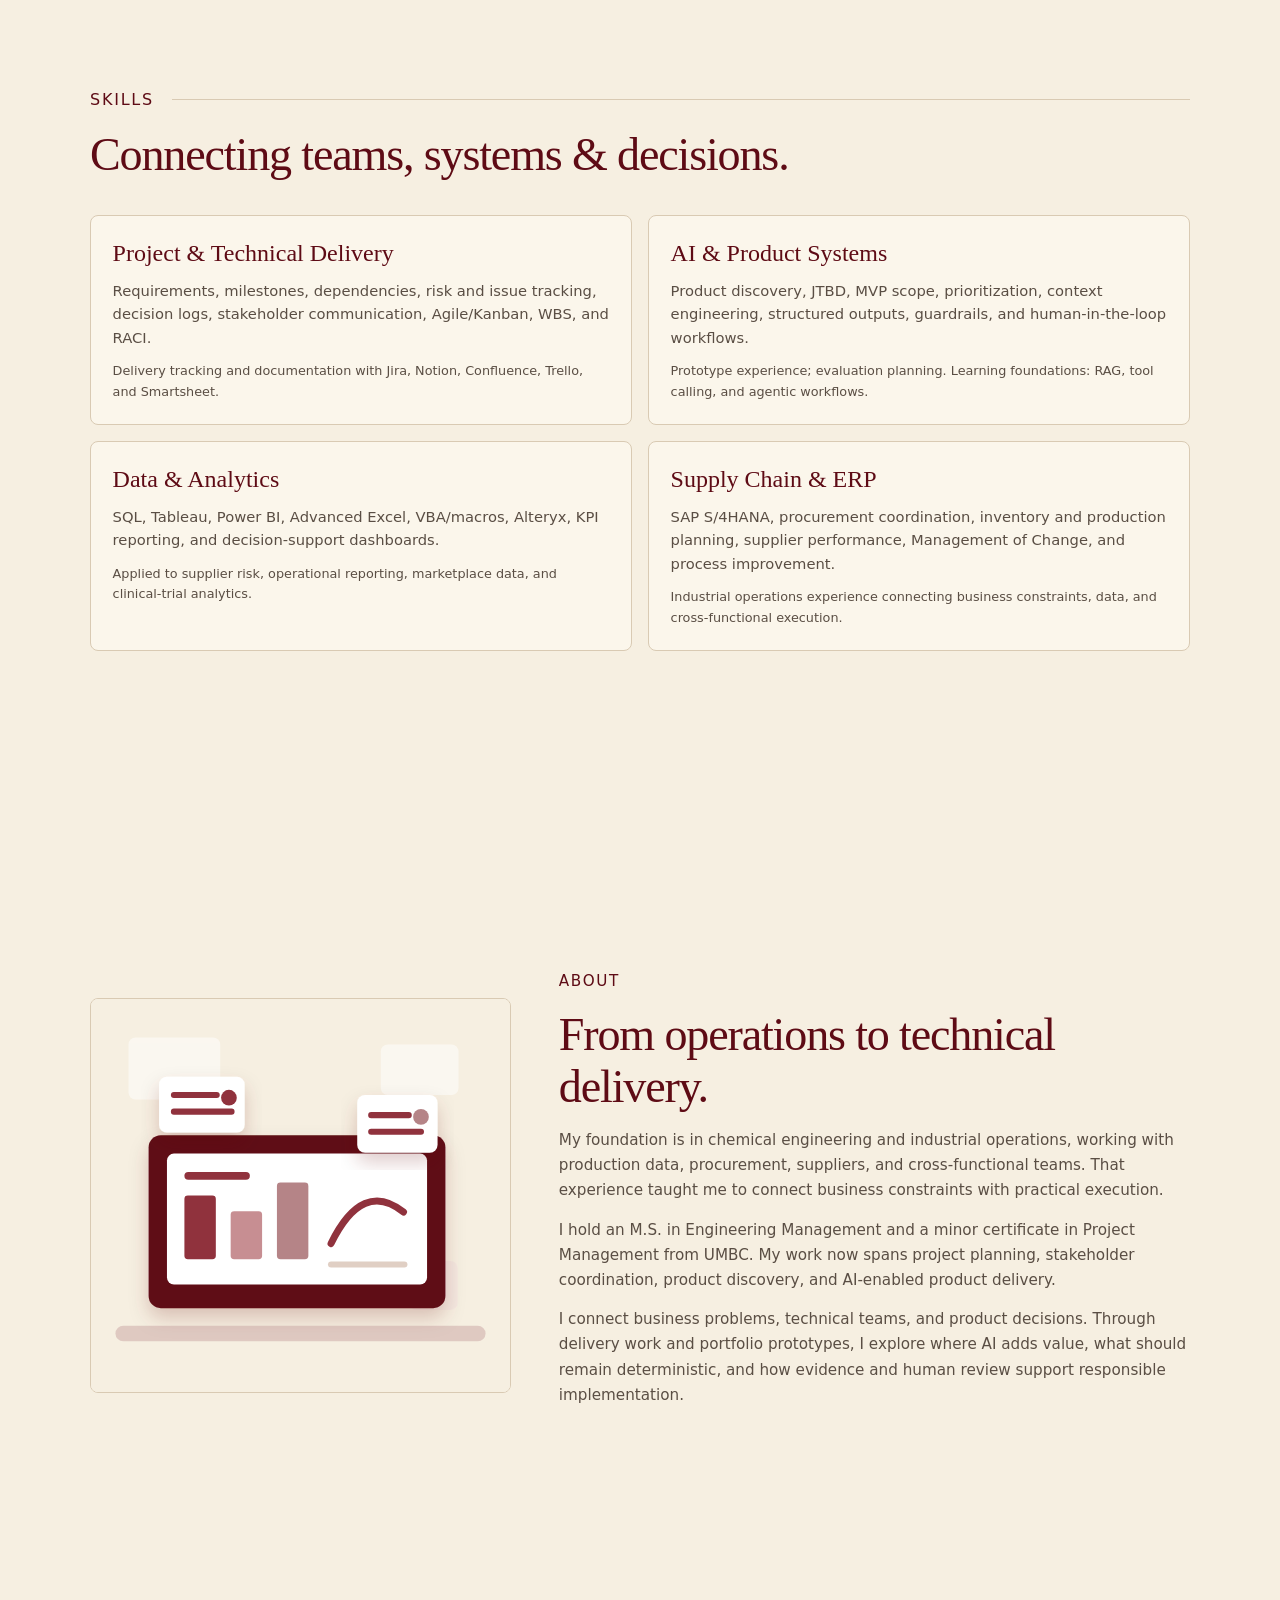
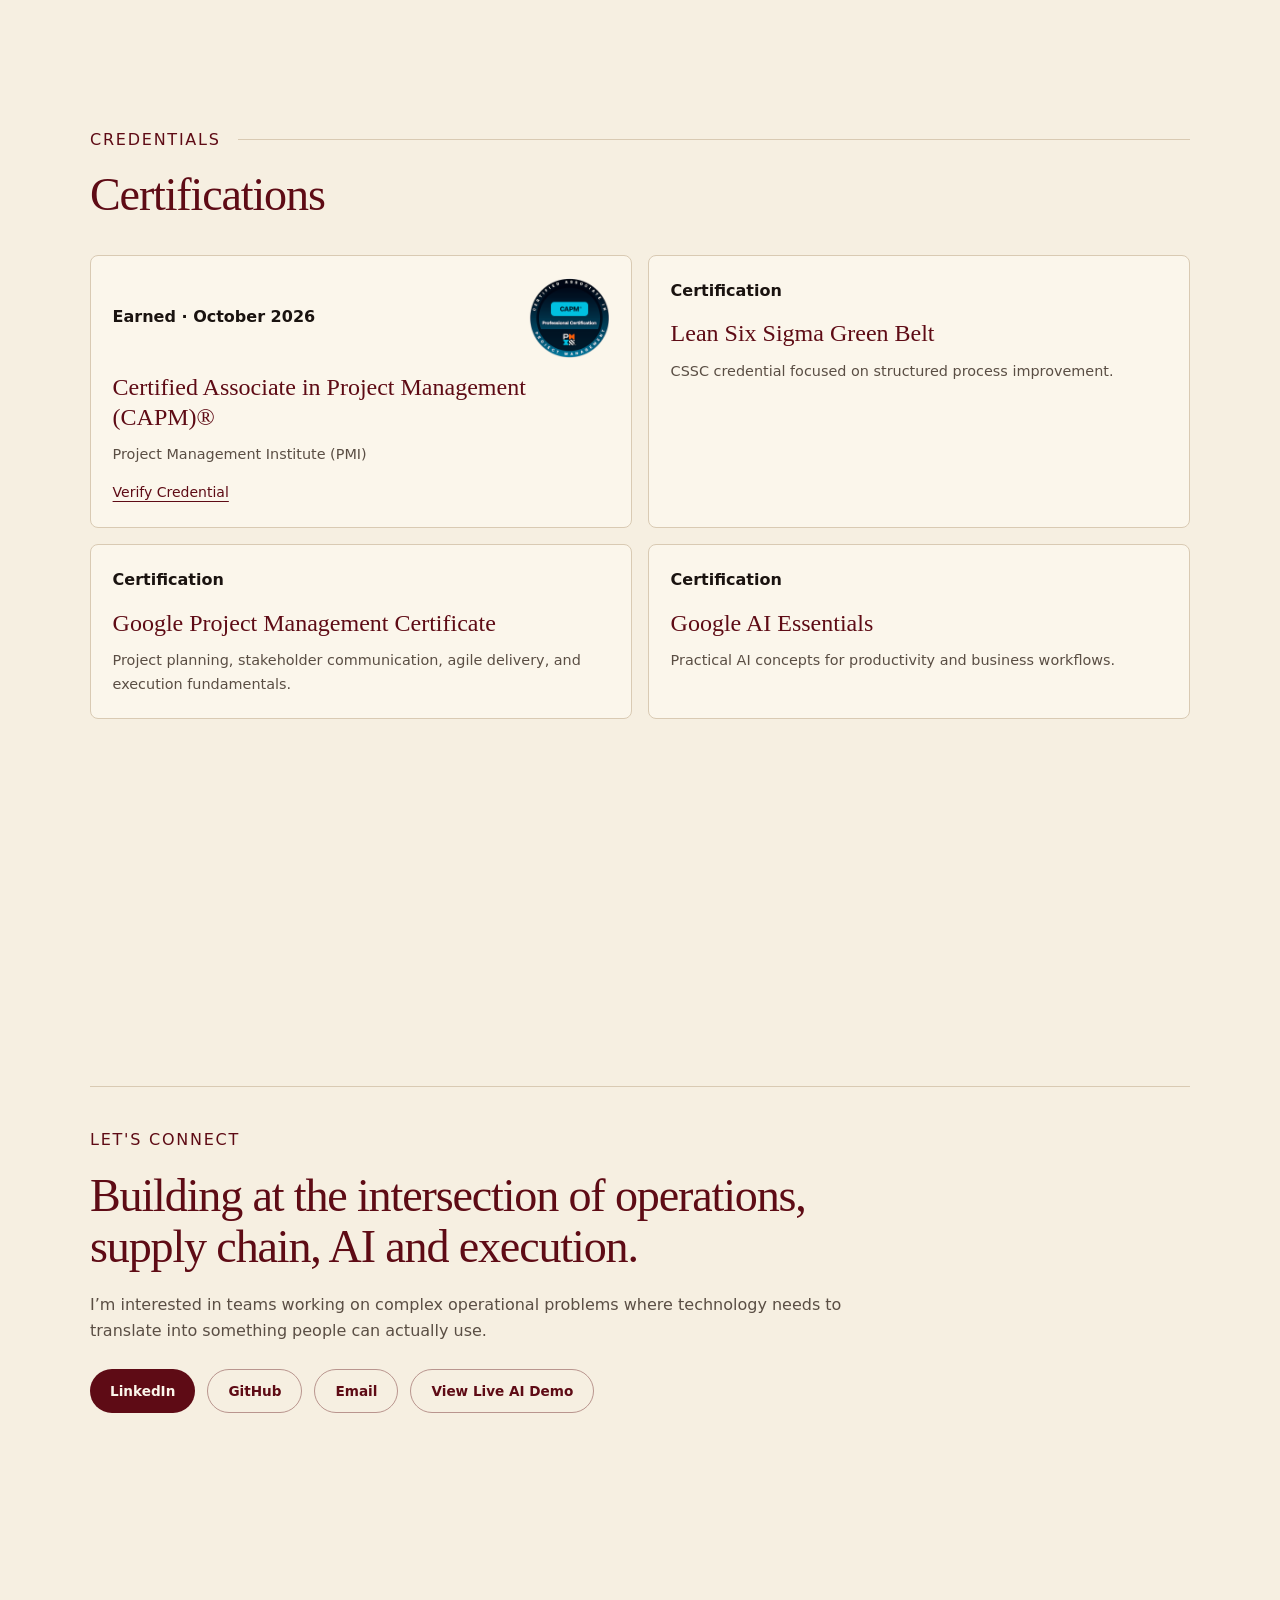
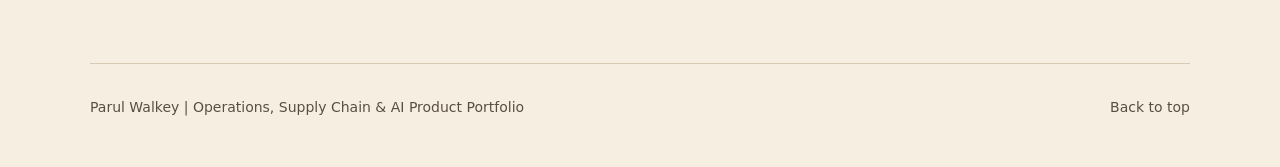
==== commit 44491c74: "Restore full-screen homepage sections" ====
--- a/index.html
+++ b/index.html
@@ -36,7 +36,7 @@
       </nav>
     </header>
 
-    <main id="main">
+    <main id="main" class="portfolio-main">
       <section id="top" class="hero">
         <p class="eyebrow">Technical Project Delivery · AI Implementation · Product Operations</p>
         <h1>Parul <span>Walkey</span></h1>
@@ -141,7 +141,7 @@
         </ol>
       </section>
 
-      <section id="projects" class="section projects-section viewport-section" aria-labelledby="projects-title">
+      <section id="projects" class="section projects-section" aria-labelledby="projects-title">
         <div class="section-heading">
           <p class="section-kicker">Selected Work</p>
           <h2 id="projects-title">Projects &amp; Case Studies</h2>
@@ -218,7 +218,7 @@
         </div>
       </section>
 
-      <section id="skills" class="section skills-section viewport-section" aria-labelledby="skills-title">
+      <section id="skills" class="section skills-section" aria-labelledby="skills-title">
         <div class="section-heading">
           <p class="section-kicker">Skills</p>
           <h2 id="skills-title">Connecting teams, systems &amp; decisions.</h2>
@@ -247,7 +247,7 @@
         </div>
       </section>
 
-      <section id="about" class="section split-section viewport-section" aria-labelledby="about-title">
+      <section id="about" class="section split-section" aria-labelledby="about-title">
         <div class="visual-panel">
           <img src="assets/performance-dashboard.svg" alt="Illustration of dashboards, project milestones, and performance metrics" width="960" height="900" loading="lazy">
         </div>
@@ -260,7 +260,7 @@
         </div>
       </section>
 
-      <section id="certificates" class="section education-section viewport-section" aria-labelledby="certificates-title">
+      <section id="certificates" class="section education-section" aria-labelledby="certificates-title">
         <div class="section-heading">
           <p class="section-kicker">Credentials</p>
           <h2 id="certificates-title">Certifications</h2>
--- a/styles.css
+++ b/styles.css
@@ -1169,11 +1169,20 @@
  .contact-actions { flex-wrap: wrap; }
 }
 
-/* Compact editorial sections; content can always grow beyond the viewport. */
+/* Homepage sections fill the space below the sticky header and grow with their content. */
 :root { --header-height: 73px; --section-inset: 28px; }
 html { scroll-padding-top: var(--header-height); }
-.section.viewport-section, .flagship-section { padding-block: var(--section-inset); }
-.viewport-section { min-height: calc(100svh - var(--header-height)); display: flex; flex-direction: column; justify-content: center; }
+.portfolio-main > section {
+  min-height: calc(100vh - var(--header-height));
+  min-height: calc(100dvh - var(--header-height));
+  display: flex;
+  flex-direction: column;
+  justify-content: center;
+}
+
+.portfolio-main > .section {
+  padding-block: var(--section-inset);
+}
 .section-heading { margin-bottom: 1.5rem; }
 .section-heading > .section-kicker { margin-bottom: 1rem; }
 .section-heading h2 { margin-bottom: .65rem; }
@@ -1246,14 +1255,13 @@
  .project-track { grid-auto-columns: calc((100% - 16px) / 2); }
 }
 @media (max-width: 980px) {
- :root { --header-height: 104px; --section-inset: 28px; }
+ :root { --header-height: 104px; }
  .project-track { grid-auto-columns: calc((100% - 16px) / 2); }
  #about { gap: 1.5rem; grid-template-columns: minmax(0, .75fr) minmax(0, 1.25fr); }
  .flagship-intro { display: block; }
  .flagship-intro > p { margin-bottom: 1rem; }
 }
 @media (max-width: 680px) {
- .viewport-section { min-height: auto; }
  .project-track { grid-auto-columns: 100%; }
  .showcase-card { padding: 1.25rem; }
  .competency-grid, .education-grid { grid-template-columns: 1fr; }
